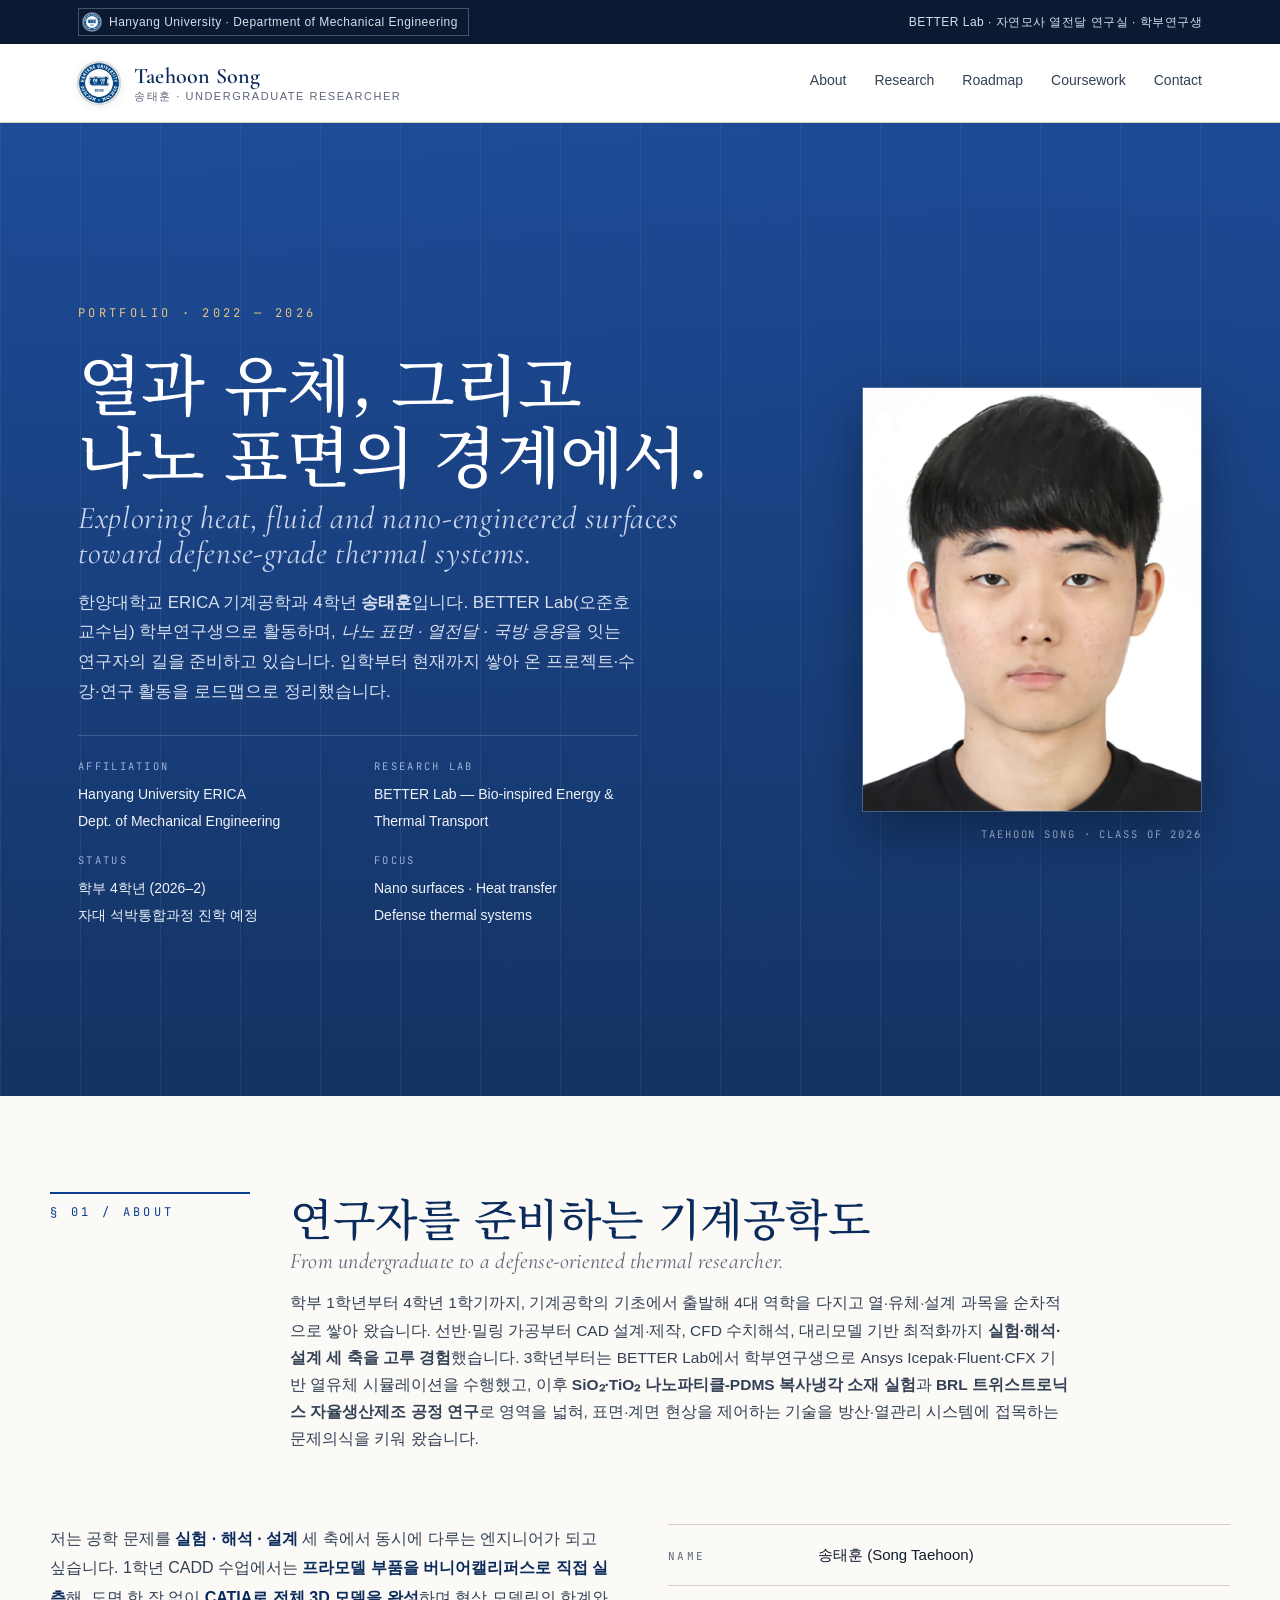
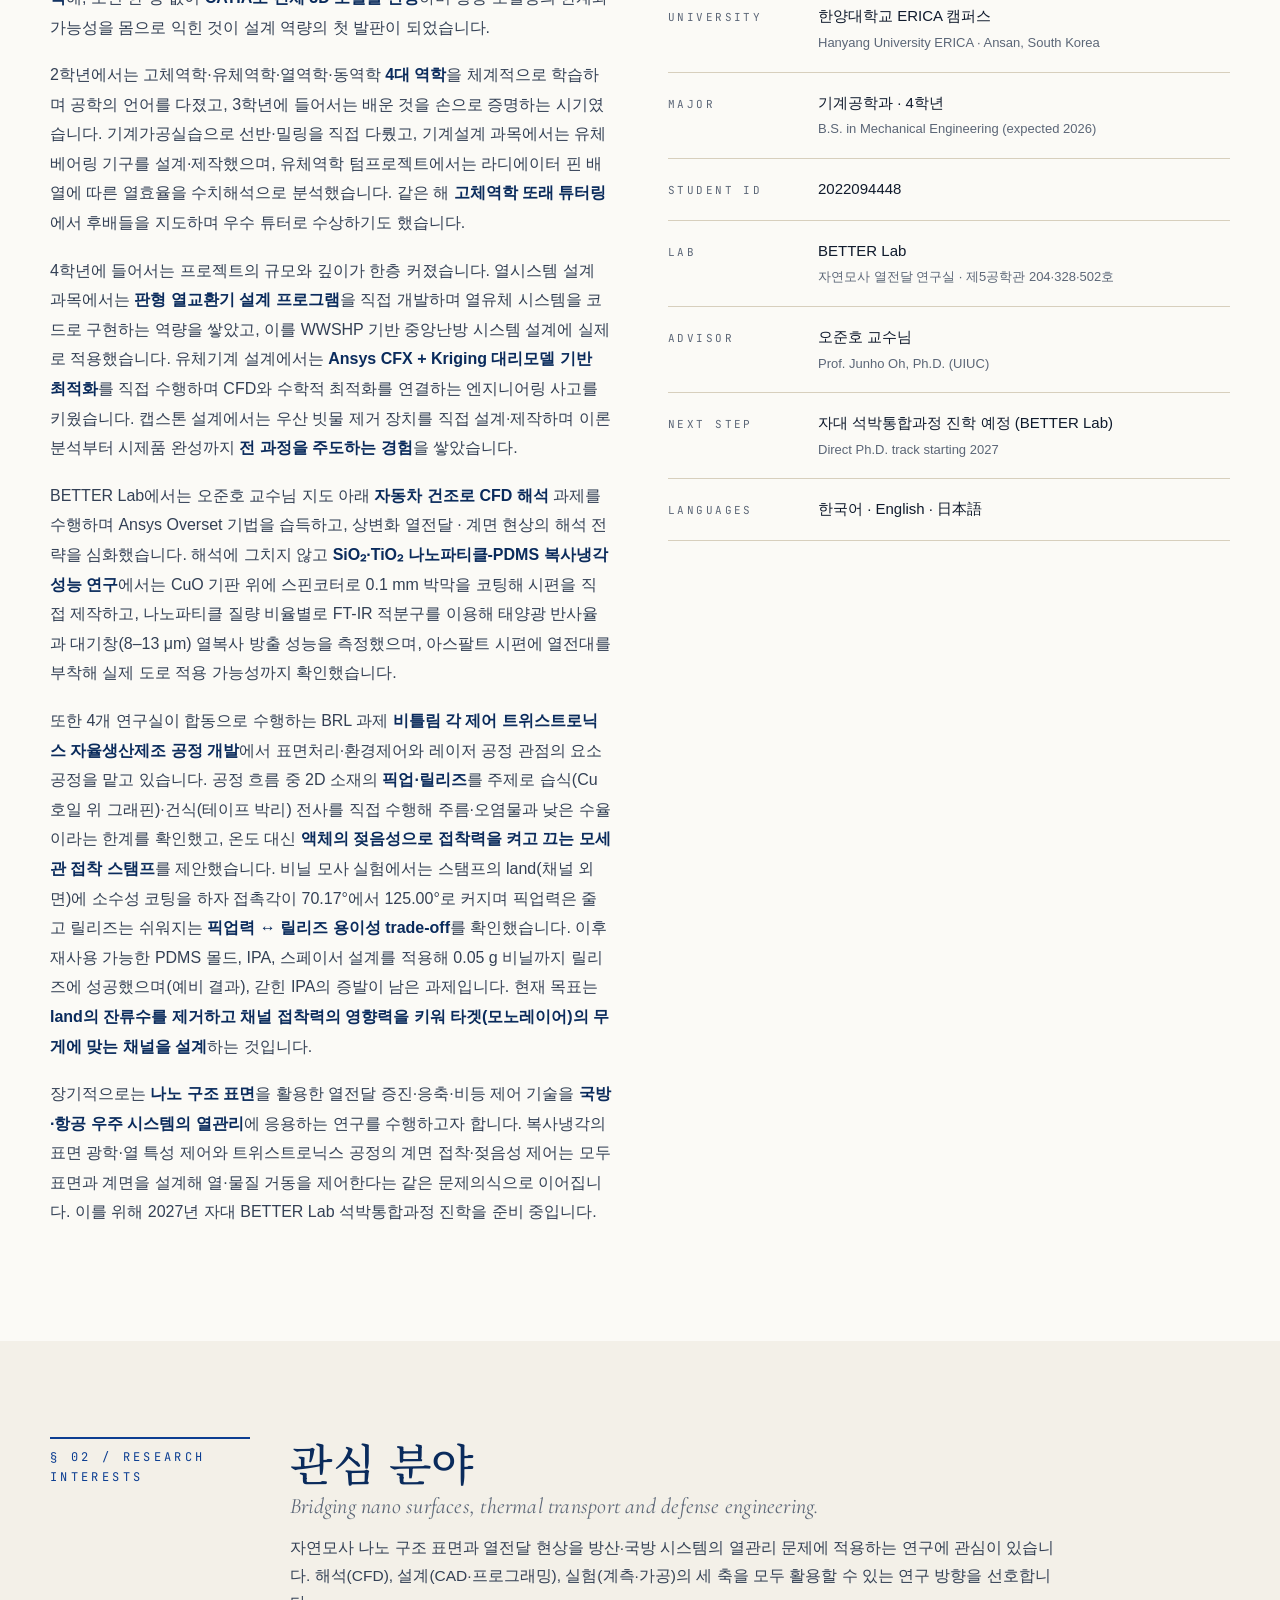
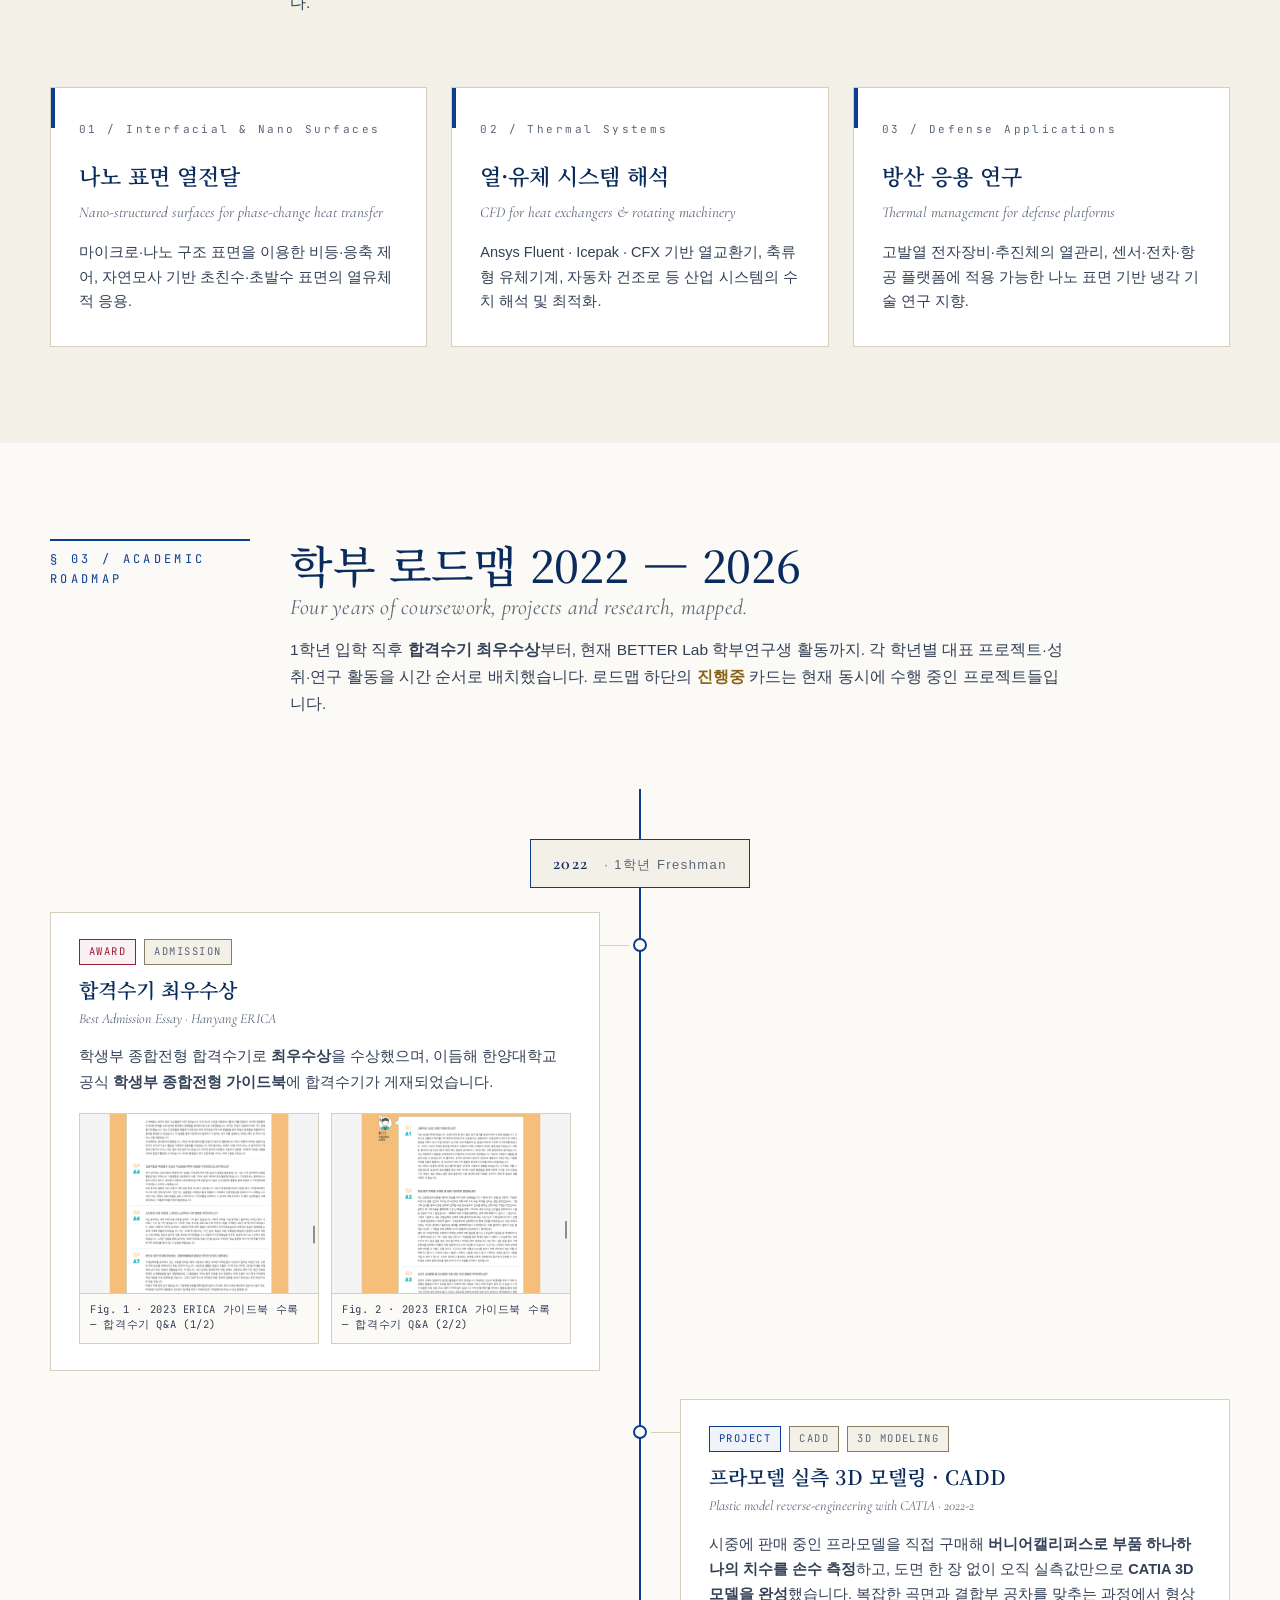
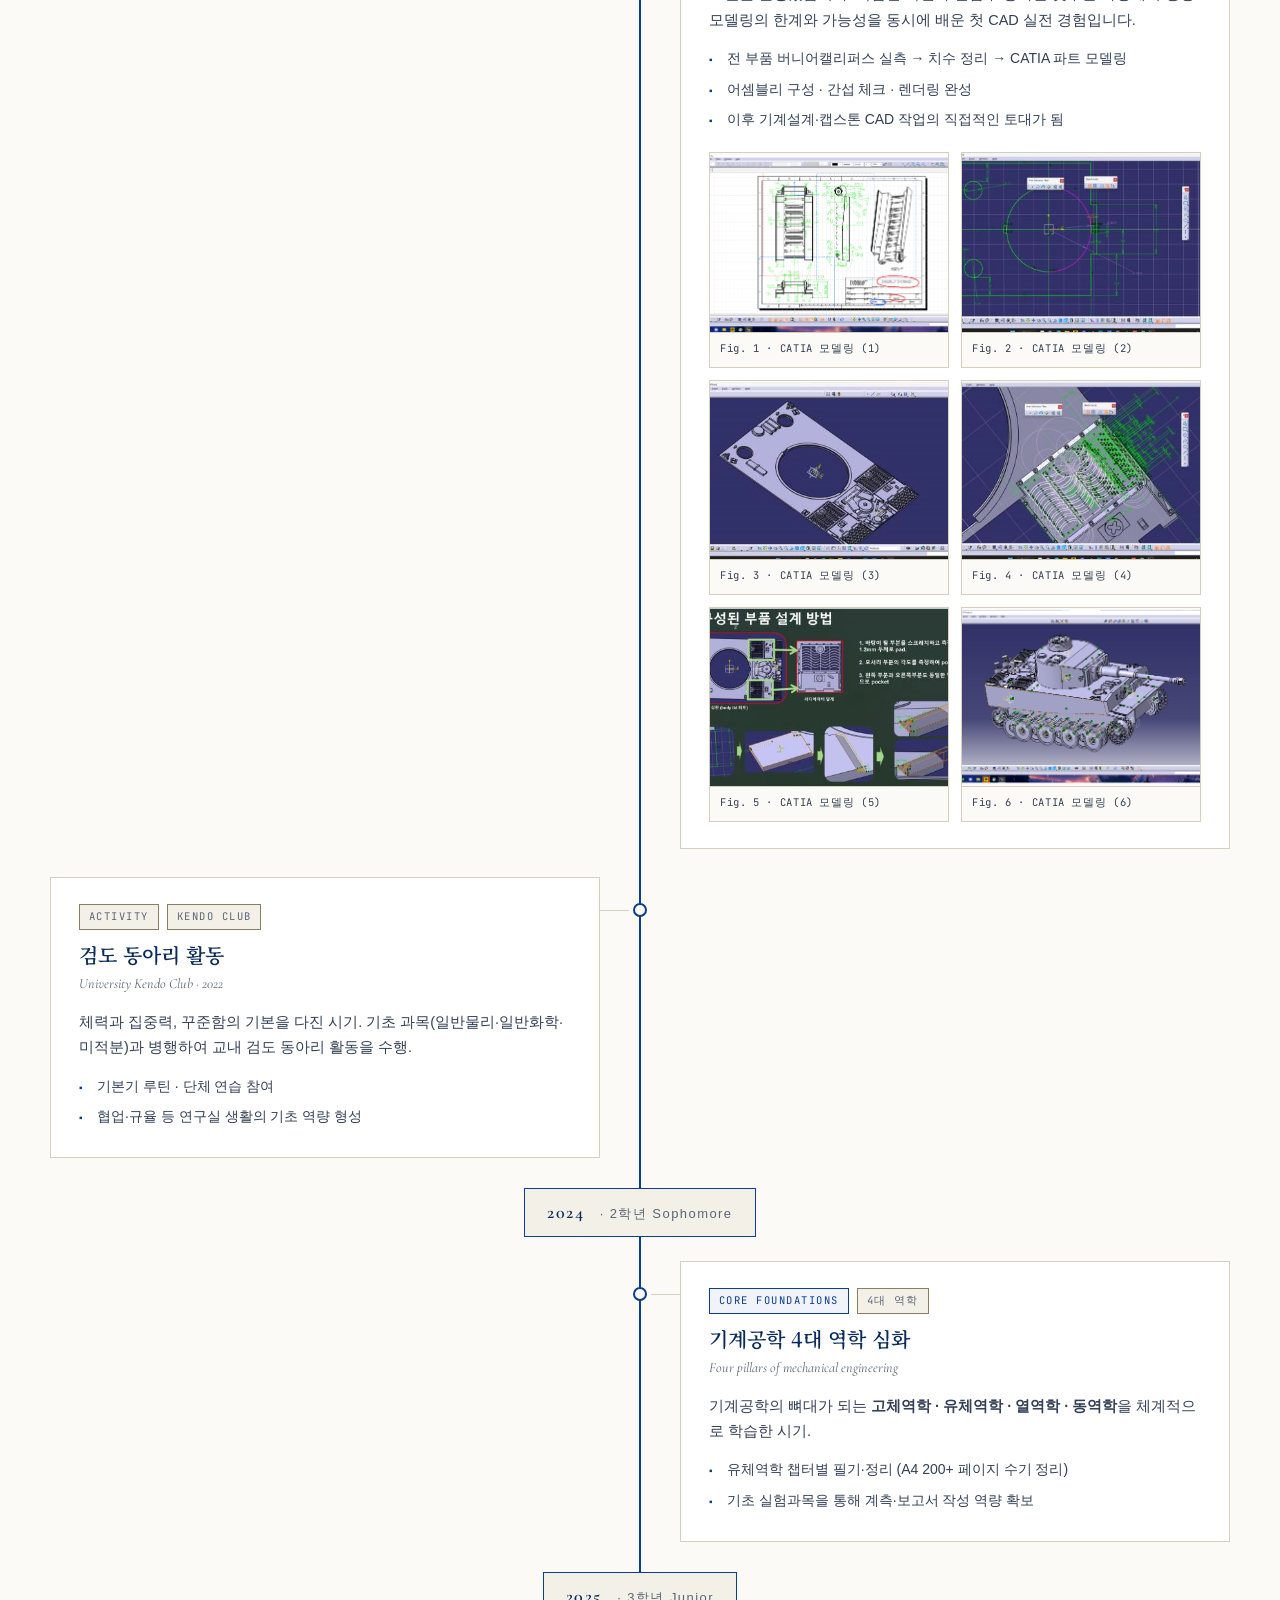
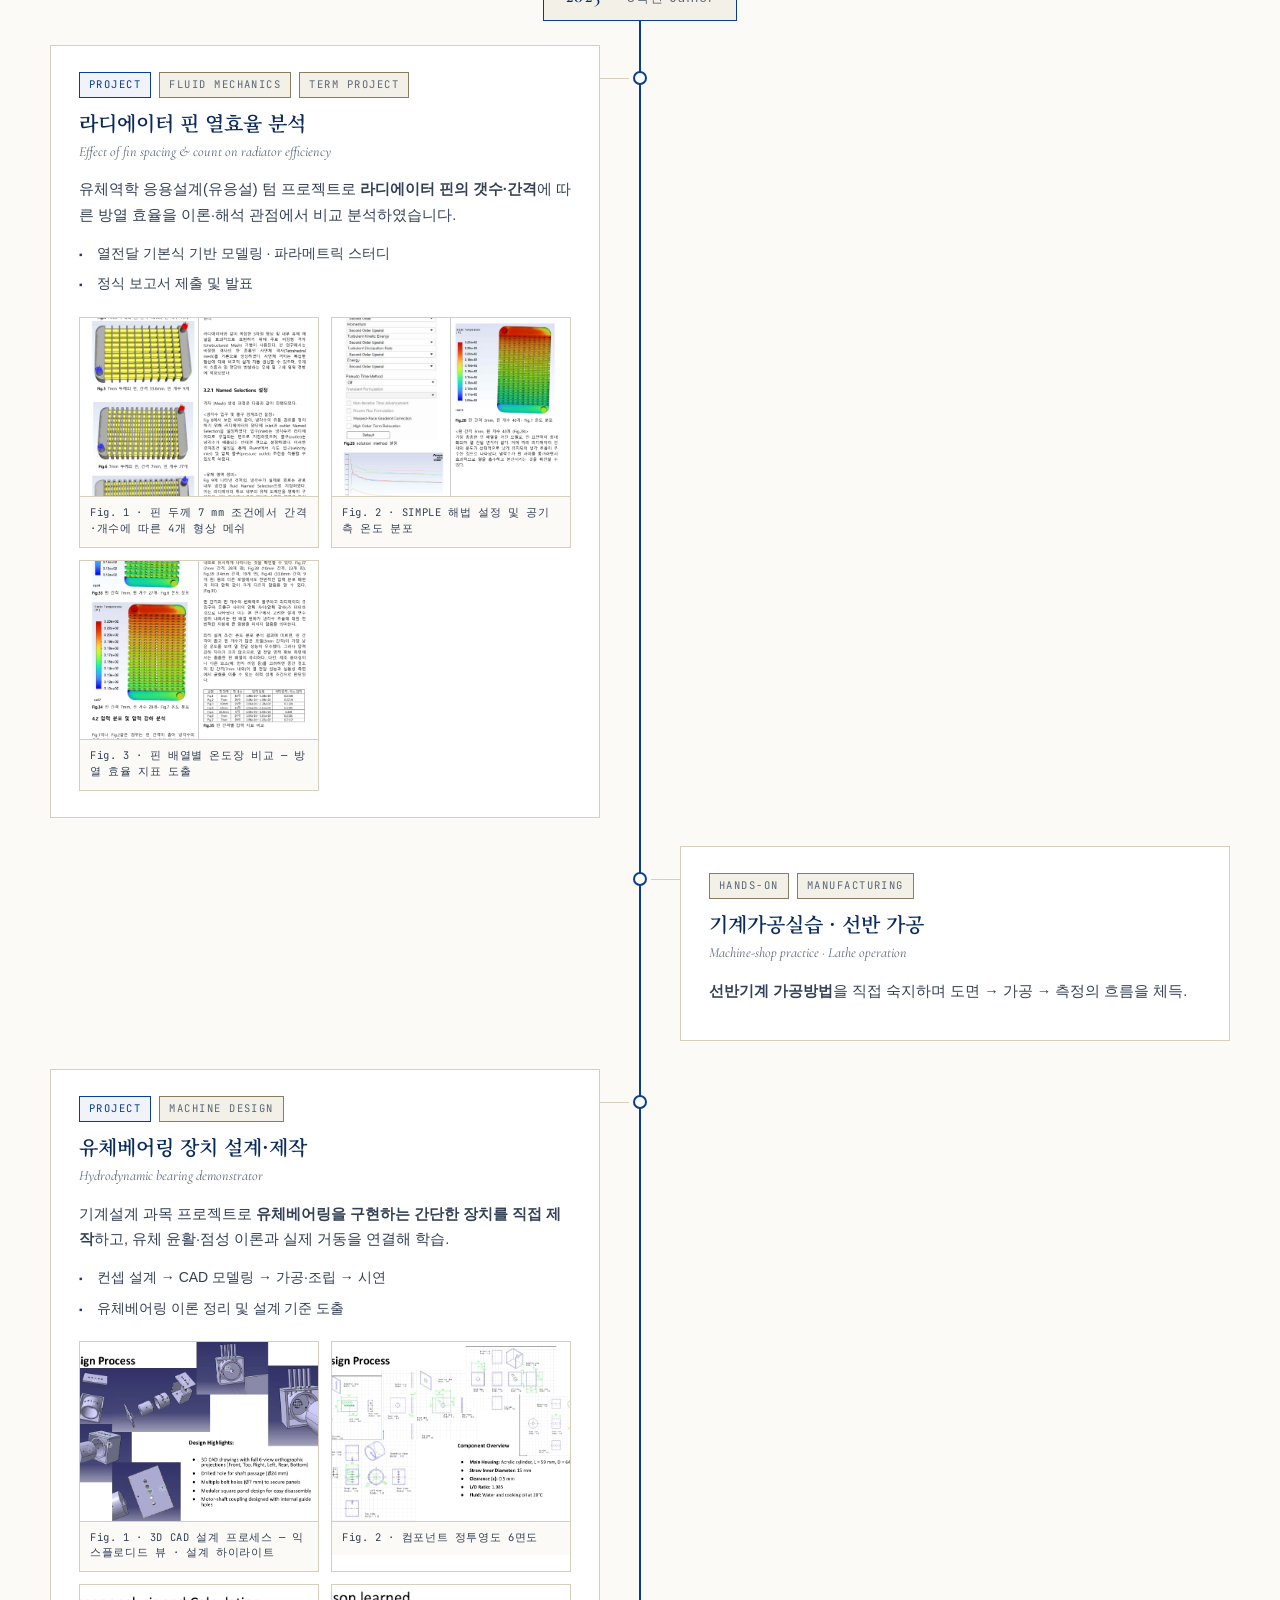
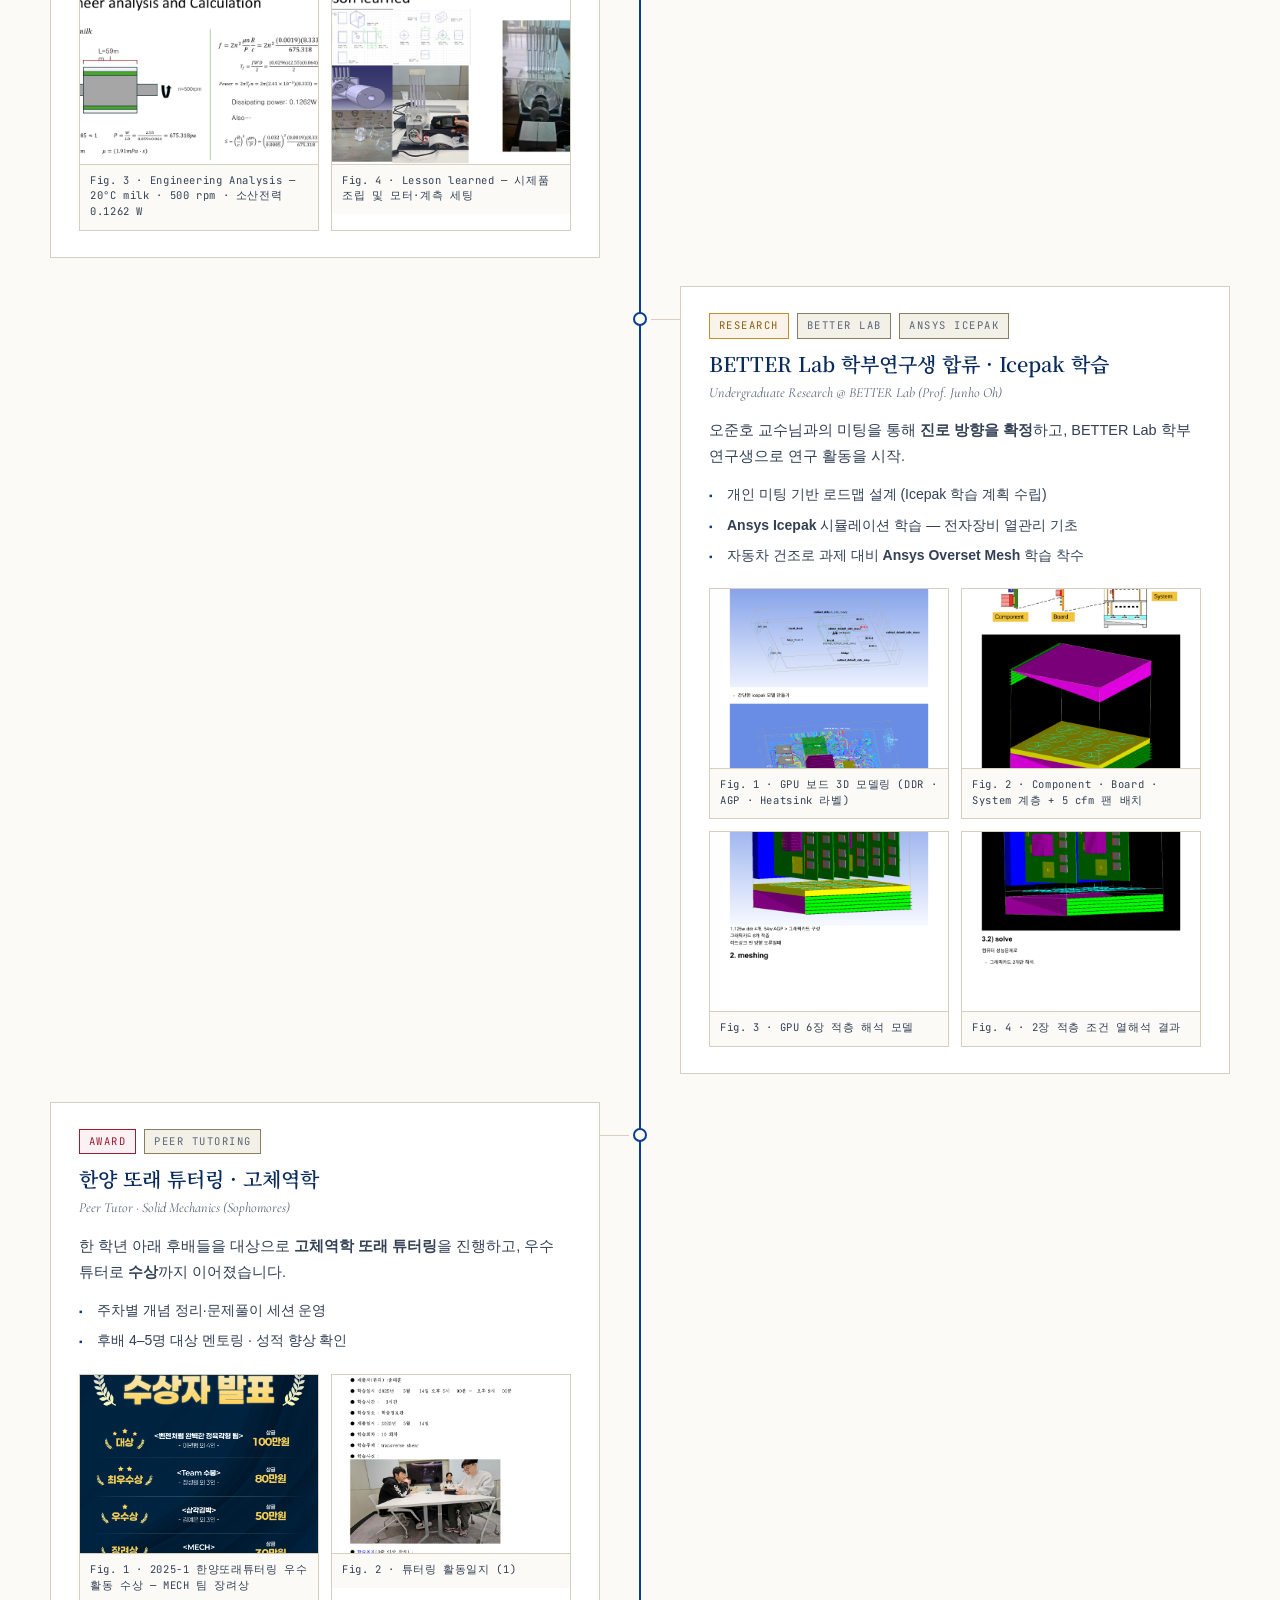
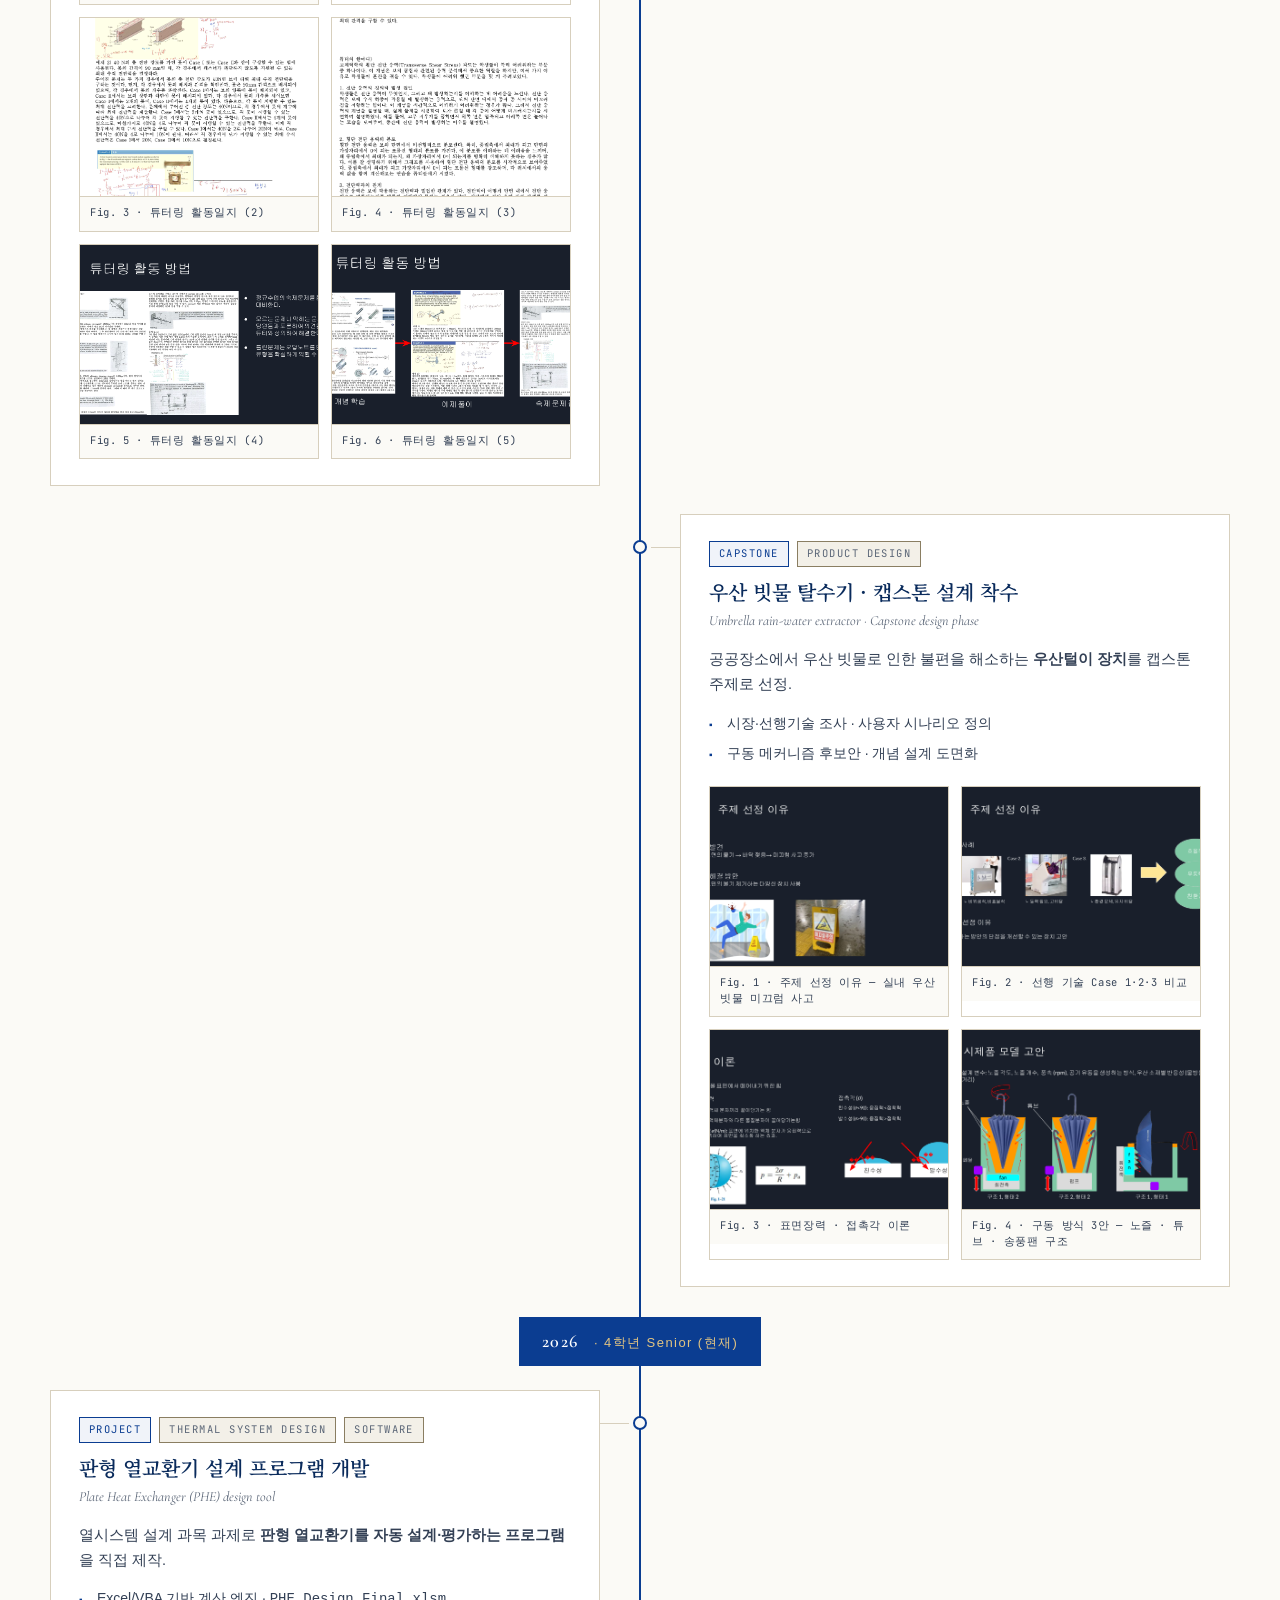
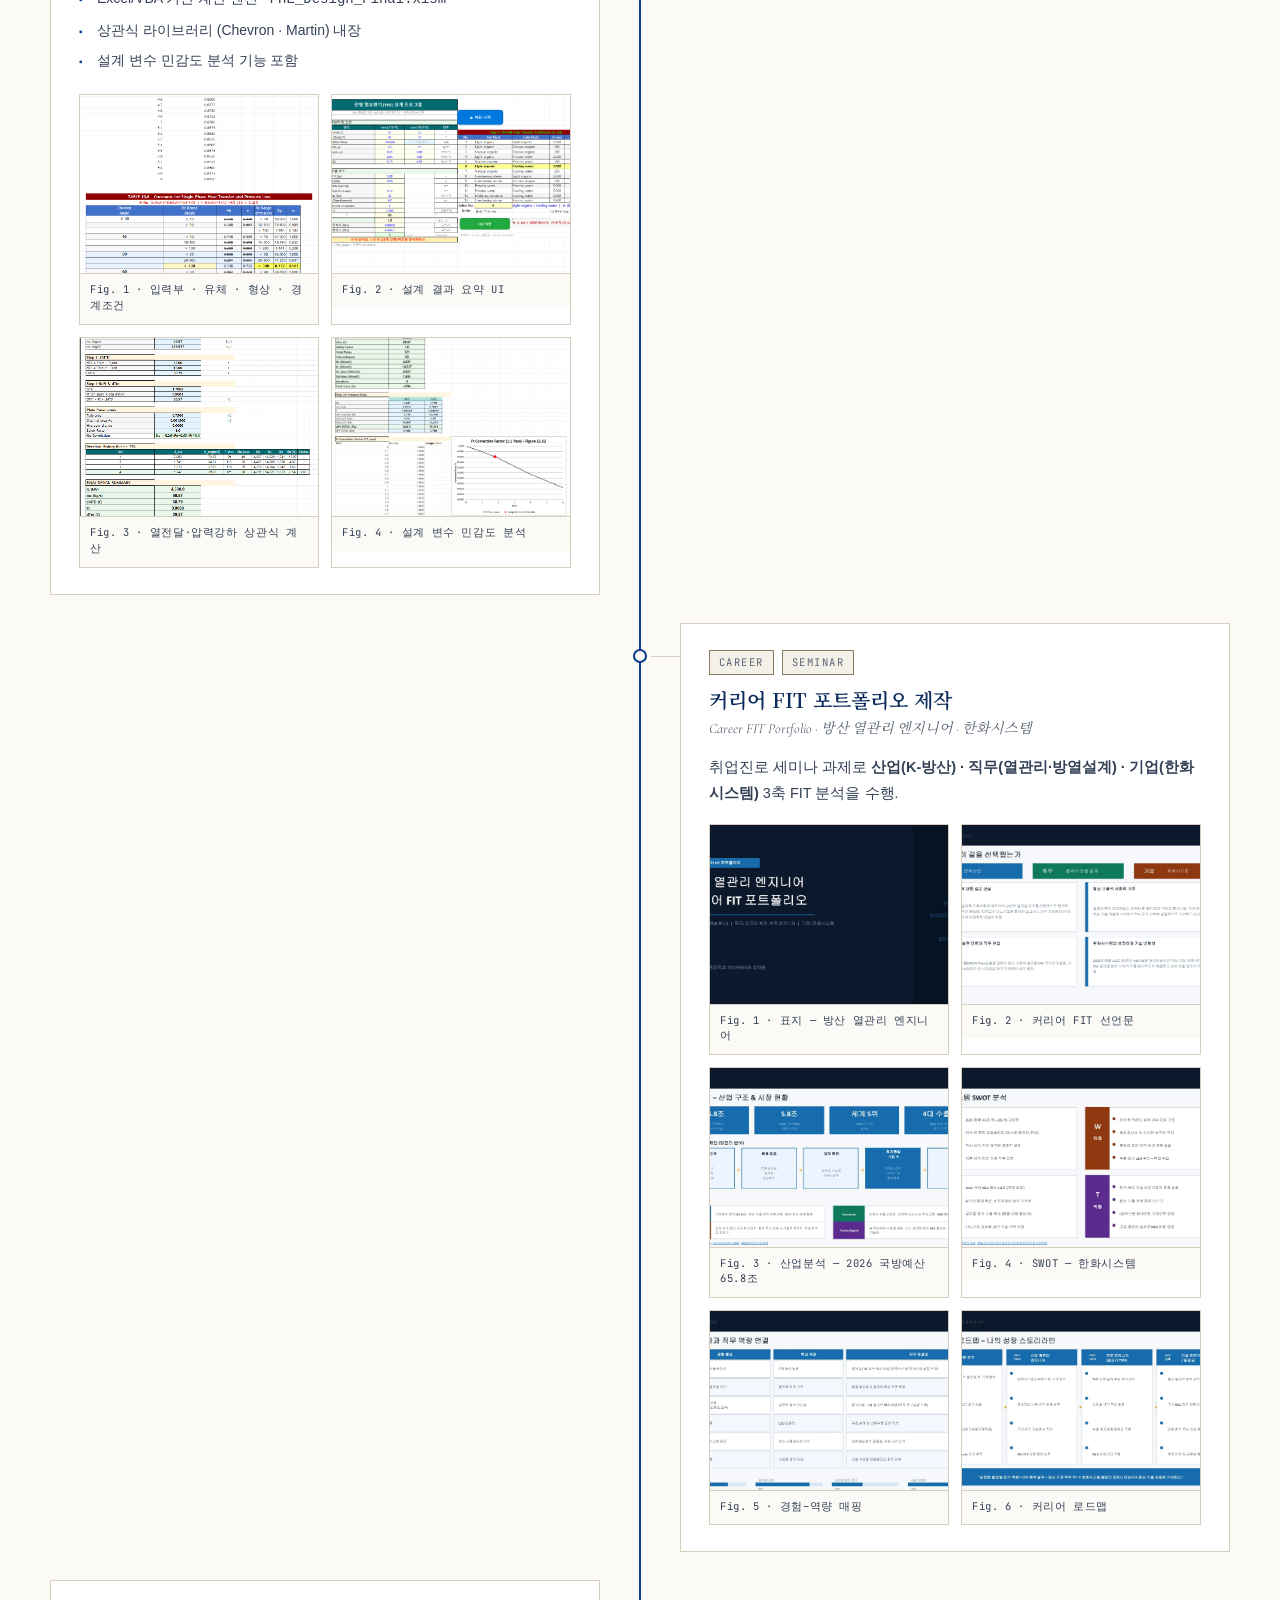
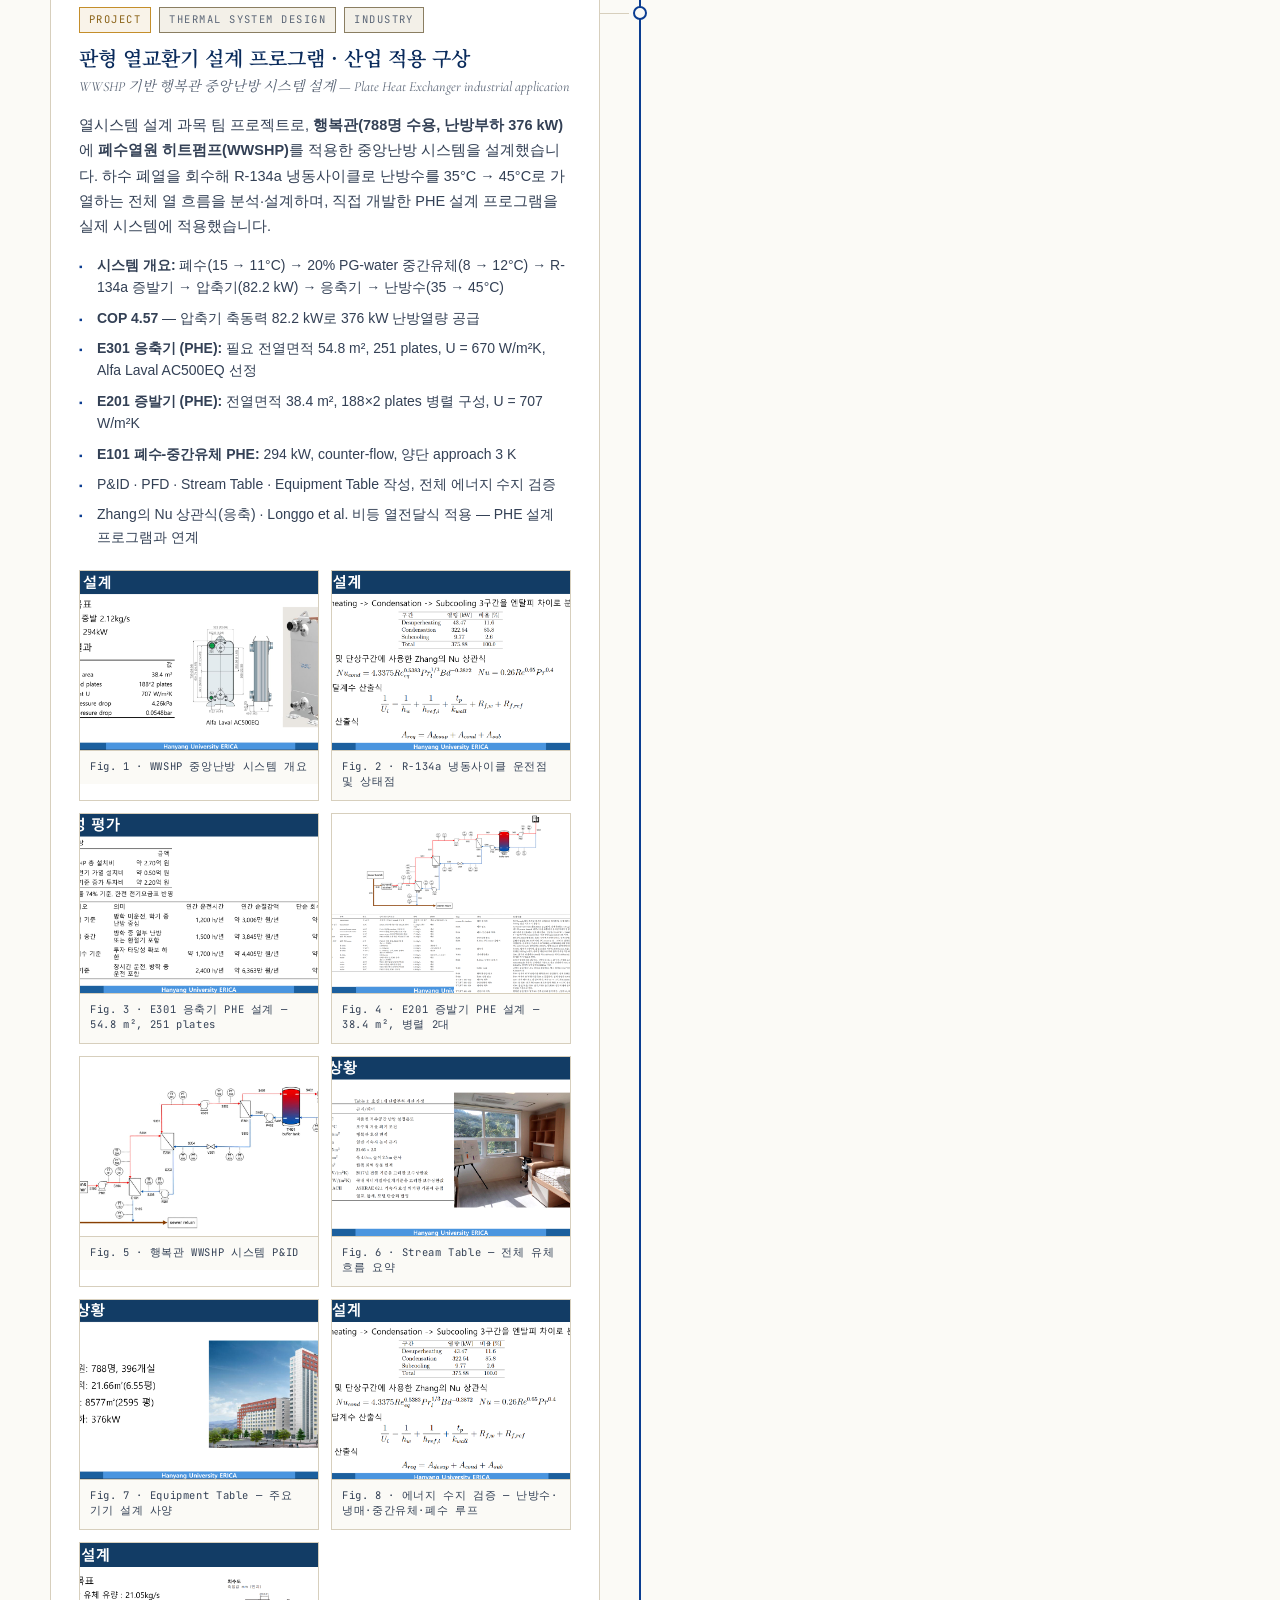
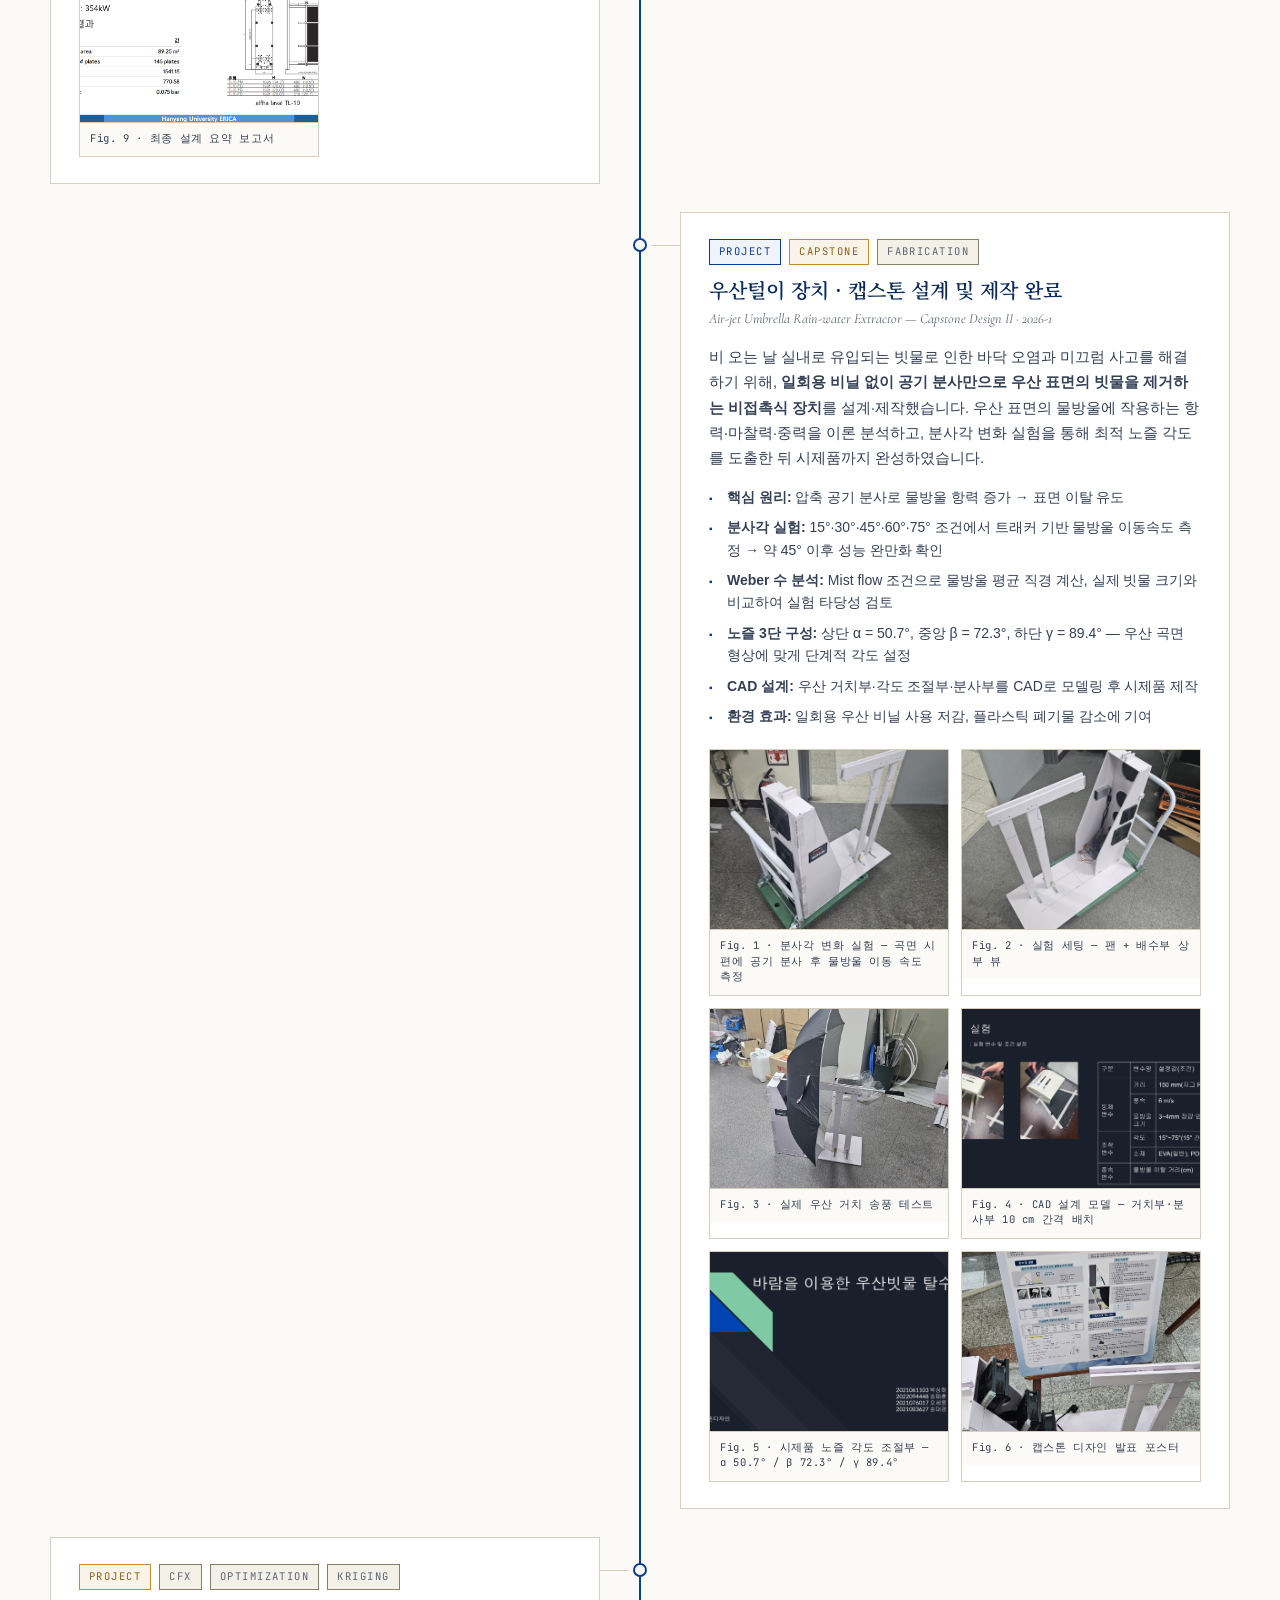
==== index (1).html @ 2ad7b07a "Add files via upload" ====
<!DOCTYPE html>
<html lang="ko">
<head>
  <meta charset="UTF-8" />
  <meta name="viewport" content="width=device-width, initial-scale=1.0" />
  <title>송태훈 · 포트폴리오 | 한양대학교 기계공학과</title>
  <meta name="description" content="한양대학교 기계공학과 송태훈의 학술 포트폴리오. 나노표면·열전달·방산 응용 연구 로드맵 (2022–2026)." />

  <link rel="preconnect" href="https://fonts.googleapis.com" />
  <link rel="preconnect" href="https://fonts.gstatic.com" crossorigin />
  <link rel="stylesheet" href="https://fonts.googleapis.com/css2?family=Noto+Serif+KR:wght@400;500;600;700&family=Cormorant+Garamond:ital,wght@0,400;0,500;0,600;1,400;1,500&family=JetBrains+Mono:wght@400;500;600&display=swap" />
  <link rel="stylesheet" href="https://cdn.jsdelivr.net/gh/orioncactus/pretendard@v1.3.9/dist/web/variable/pretendardvariable-dynamic-subset.min.css" />
  <link rel="stylesheet" href="styles.css?v=3" />
  <link rel="icon" type="image/svg+xml" href="data:image/svg+xml,%3Csvg xmlns='http://www.w3.org/2000/svg' viewBox='0 0 64 64'%3E%3Crect width='64' height='64' fill='%230b3d91'/%3E%3Ctext x='32' y='44' font-family='Georgia,serif' font-weight='600' font-size='36' text-anchor='middle' fill='%23e2c482'%3ET%3C/text%3E%3C/svg%3E" />
</head>
<body>

  <div class="topbar">
    <div class="inner">
      <span class="hy-chip">
        <img src="assets/images/hanyang_logo_new.jpg" alt="Hanyang University seal" class="hy-seal" width="18" height="18"/>
        Hanyang University · Department of Mechanical Engineering
      </span>
      <span>BETTER Lab · 자연모사 열전달 연구실 · 학부연구생</span>
    </div>
  </div>

  <header class="masthead">
    <div class="inner">
      <div class="brand">
        <a href="https://www.hanyang.ac.kr" target="_blank" rel="noopener" class="hy-mark" aria-label="Hanyang University">
          <img src="assets/images/hanyang_logo_new.jpg" alt="Hanyang University official seal" width="42" height="42"/>
        </a>
        <div class="wordmark">
          <div class="lab">Taehoon Song</div>
          <div class="sub">송태훈 · Undergraduate Researcher</div>
        </div>
      </div>
      <nav class="primary" aria-label="Primary">
        <a href="#about">About</a>
        <a href="#research">Research</a>
        <a href="#roadmap">Roadmap</a>
        <a href="#courses">Coursework</a>
        <a href="#contact">Contact</a>
      </nav>
    </div>
  </header>

  <section class="hero" id="top">
    <div class="inner">
      <div class="hero-text">
        <div class="eyebrow">Portfolio · 2022 — 2026</div>
        <h1>
          열과 유체, 그리고<br/>나노 표면의 경계에서.
          <span class="en">Exploring heat, fluid and nano-engineered surfaces toward defense-grade thermal systems.</span>
        </h1>
        <p class="lede">
          한양대학교 ERICA 기계공학과 4학년 <strong>송태훈</strong>입니다.
          BETTER Lab(오준호 교수님) 학부연구생으로 활동하며,
          <em>나노 표면 · 열전달 · 국방 응용</em>을 잇는 연구자의 길을 준비하고 있습니다.
          입학부터 현재까지 쌓아 온 프로젝트·수강·연구 활동을 로드맵으로 정리했습니다.
        </p>
        <div class="meta">
          <div>
            <span class="k">Affiliation</span>
            <span class="v">Hanyang University ERICA<br/>Dept. of Mechanical Engineering</span>
          </div>
          <div>
            <span class="k">Research Lab</span>
            <span class="v">BETTER Lab — Bio-inspired Energy &amp; Thermal Transport</span>
          </div>
          <div>
            <span class="k">Status</span>
            <span class="v">학부 4학년 (2026–2)<br/>자대 석박통합과정 진학 예정</span>
          </div>
          <div>
            <span class="k">Focus</span>
            <span class="v">Nano surfaces · Heat transfer<br/>Defense thermal systems</span>
          </div>
        </div>
      </div>
      <div class="portrait-wrap">
        <div class="portrait-frame">
          <img class="portrait" src="assets/images/profile.jpg" alt="송태훈 프로필 사진"/>
        </div>
        <div class="portrait-caption">Taehoon Song · Class of 2026</div>
      </div>
    </div>
  </section>

  <section id="about">
    <div class="inner">
      <div class="section-head reveal">
        <div class="section-num">§ 01 / About</div>
        <div>
          <h2 class="section-title">
            연구자를 준비하는 기계공학도
            <span class="en">From undergraduate to a defense-oriented thermal researcher.</span>
          </h2>
          <p class="section-kicker">
            학부 1학년부터 4학년 1학기까지, 기계공학의 기초에서 출발해
            4대 역학을 다지고 열·유체·설계 과목을 순차적으로 쌓아 왔습니다.
            선반·밀링 가공부터 CAD 설계·제작, CFD 수치해석, 대리모델 기반 최적화까지
            <strong>실험·해석·설계 세 축을 고루 경험</strong>했습니다.
            3학년부터는 BETTER Lab에서 학부연구생으로 Ansys Icepak·Fluent·CFX 기반
            열유체 시뮬레이션을 수행했고, 이후 <strong>SiO₂·TiO₂ 나노파티클-PDMS 복사냉각 소재 실험</strong>과
            <strong>BRL 트위스트로닉스 자율생산제조 공정 연구</strong>로 영역을 넓혀,
            표면·계면 현상을 제어하는 기술을 방산·열관리 시스템에 접목하는 문제의식을 키워 왔습니다.
          </p>
        </div>
      </div>
      <div class="profile-grid reveal">
        <div class="bio">
          <p>
            저는 공학 문제를 <strong>실험 · 해석 · 설계</strong> 세 축에서 동시에 다루는 엔지니어가 되고 싶습니다.
            1학년 CADD 수업에서는 <strong>프라모델 부품을 버니어캘리퍼스로 직접 실측</strong>해,
            도면 한 장 없이 <strong>CATIA로 전체 3D 모델을 완성</strong>하며 형상 모델링의 한계와 가능성을
            몸으로 익힌 것이 설계 역량의 첫 발판이 되었습니다.
          </p>
          <p>
            2학년에서는 고체역학·유체역학·열역학·동역학 <strong>4대 역학</strong>을 체계적으로 학습하며 공학의 언어를 다졌고,
            3학년에 들어서는 배운 것을 손으로 증명하는 시기였습니다.
            기계가공실습으로 선반·밀링을 직접 다뤘고, 기계설계 과목에서는 유체베어링 기구를 설계·제작했으며,
            유체역학 텀프로젝트에서는 라디에이터 핀 배열에 따른 열효율을 수치해석으로 분석했습니다.
            같은 해 <strong>고체역학 또래 튜터링</strong>에서 후배들을 지도하며 우수 튜터로 수상하기도 했습니다.
          </p>
          <p>
            4학년에 들어서는 프로젝트의 규모와 깊이가 한층 커졌습니다.
            열시스템 설계 과목에서는 <strong>판형 열교환기 설계 프로그램</strong>을 직접 개발하며
            열유체 시스템을 코드로 구현하는 역량을 쌓았고, 이를 WWSHP 기반 중앙난방 시스템 설계에 실제로 적용했습니다.
            유체기계 설계에서는 <strong>Ansys CFX + Kriging 대리모델 기반 최적화</strong>를 직접 수행하며
            CFD와 수학적 최적화를 연결하는 엔지니어링 사고를 키웠습니다.
            캡스톤 설계에서는 우산 빗물 제거 장치를 직접 설계·제작하며 이론 분석부터 시제품 완성까지
            <strong>전 과정을 주도하는 경험</strong>을 쌓았습니다.
          </p>
          <p>
            BETTER Lab에서는 오준호 교수님 지도 아래 <strong>자동차 건조로 CFD 해석</strong> 과제를 수행하며
            Ansys Overset 기법을 습득하고, 상변화 열전달 · 계면 현상의 해석 전략을 심화했습니다.
            해석에 그치지 않고 <strong>SiO₂·TiO₂ 나노파티클-PDMS 복사냉각 성능 연구</strong>에서는
            CuO 기판 위에 스핀코터로 0.1 mm 박막을 코팅해 시편을 직접 제작하고,
            나노파티클 질량 비율별로 FT-IR 적분구를 이용해 태양광 반사율과 대기창(8–13 μm) 열복사 방출 성능을 측정했으며,
            아스팔트 시편에 열전대를 부착해 실제 도로 적용 가능성까지 확인했습니다.
          </p>
          <p>
            또한 4개 연구실이 합동으로 수행하는 BRL 과제
            <strong>비틀림 각 제어 트위스트로닉스 자율생산제조 공정 개발</strong>에서
            표면처리·환경제어와 레이저 공정 관점의 요소 공정을 맡고 있습니다.
            공정 흐름 중 2D 소재의 <strong>픽업·릴리즈</strong>를 주제로 습식(Cu 호일 위 그래핀)·건식(테이프 박리) 전사를 직접 수행해
            주름·오염물과 낮은 수율이라는 한계를 확인했고, 온도 대신
            <strong>액체의 젖음성으로 접착력을 켜고 끄는 모세관 접착 스탬프</strong>를 제안했습니다.
            비닐 모사 실험에서는 스탬프의 land(채널 외 면)에 소수성 코팅을 하자 접촉각이 70.17°에서 125.00°로 커지며
            픽업력은 줄고 릴리즈는 쉬워지는 <strong>픽업력 ↔ 릴리즈 용이성 trade-off</strong>를 확인했습니다.
            이후 재사용 가능한 PDMS 몰드, IPA, 스페이서 설계를 적용해 0.05 g 비닐까지 릴리즈에 성공했으며(예비 결과),
            갇힌 IPA의 증발이 남은 과제입니다.
            현재 목표는 <strong>land의 잔류수를 제거하고 채널 접착력의 영향력을 키워 타겟(모노레이어)의 무게에 맞는 채널을 설계</strong>하는 것입니다.
          </p>
          <p>
            장기적으로는 <strong>나노 구조 표면</strong>을 활용한 열전달 증진·응축·비등 제어 기술을
            <strong>국방·항공 우주 시스템의 열관리</strong>에 응용하는 연구를 수행하고자 합니다.
            복사냉각의 표면 광학·열 특성 제어와 트위스트로닉스 공정의 계면 접착·젖음성 제어는
            모두 표면과 계면을 설계해 열·물질 거동을 제어한다는 같은 문제의식으로 이어집니다.
            이를 위해 2027년 자대 BETTER Lab 석박통합과정 진학을 준비 중입니다.
          </p>
        </div>
        <div class="facts">
          <dl>
            <dt>Name</dt>
            <dd>송태훈 (Song Taehoon)</dd>
            <dt>University</dt>
            <dd>한양대학교 ERICA 캠퍼스
              <span class="secondary">Hanyang University ERICA · Ansan, South Korea</span>
            </dd>
            <dt>Major</dt>
            <dd>기계공학과 · 4학년
              <span class="secondary">B.S. in Mechanical Engineering (expected 2026)</span>
            </dd>
            <dt>Student ID</dt>
            <dd>2022094448</dd>
            <dt>Lab</dt>
            <dd>BETTER Lab
              <span class="secondary">자연모사 열전달 연구실 · 제5공학관 204·328·502호</span>
            </dd>
            <dt>Advisor</dt>
            <dd>오준호 교수님
              <span class="secondary">Prof. Junho Oh, Ph.D. (UIUC)</span>
            </dd>
            <dt>Next Step</dt>
            <dd>자대 석박통합과정 진학 예정 (BETTER Lab)
              <span class="secondary">Direct Ph.D. track starting 2027</span>
            </dd>
            <dt>Languages</dt>
            <dd>한국어 · English · 日本語</dd>
          </dl>
        </div>
      </div>
    </div>
  </section>

  <section id="research" class="alt-bg">
    <div class="inner">
      <div class="section-head reveal">
        <div class="section-num">§ 02 / Research Interests</div>
        <div>
          <h2 class="section-title">
            관심 분야
            <span class="en">Bridging nano surfaces, thermal transport and defense engineering.</span>
          </h2>
          <p class="section-kicker">
            자연모사 나노 구조 표면과 열전달 현상을 방산·국방 시스템의 열관리 문제에 적용하는
            연구에 관심이 있습니다. 해석(CFD), 설계(CAD·프로그래밍), 실험(계측·가공)의
            세 축을 모두 활용할 수 있는 연구 방향을 선호합니다.
          </p>
        </div>
      </div>
      <div class="research-grid">
        <div class="research-card reveal">
          <div class="rc-num">01 / Interfacial &amp; Nano Surfaces</div>
          <h3>나노 표면 열전달</h3>
          <span class="rc-en">Nano-structured surfaces for phase-change heat transfer</span>
          <p>마이크로·나노 구조 표면을 이용한 비등·응축 제어, 자연모사 기반 초친수·초발수 표면의 열유체적 응용.</p>
        </div>
        <div class="research-card reveal">
          <div class="rc-num">02 / Thermal Systems</div>
          <h3>열·유체 시스템 해석</h3>
          <span class="rc-en">CFD for heat exchangers &amp; rotating machinery</span>
          <p>Ansys Fluent · Icepak · CFX 기반 열교환기, 축류형 유체기계, 자동차 건조로 등 산업 시스템의 수치 해석 및 최적화.</p>
        </div>
        <div class="research-card reveal">
          <div class="rc-num">03 / Defense Applications</div>
          <h3>방산 응용 연구</h3>
          <span class="rc-en">Thermal management for defense platforms</span>
          <p>고발열 전자장비·추진체의 열관리, 센서·전차·항공 플랫폼에 적용 가능한 나노 표면 기반 냉각 기술 연구 지향.</p>
        </div>
      </div>
    </div>
  </section>

  <section id="roadmap">
    <div class="inner">
      <div class="section-head reveal">
        <div class="section-num">§ 03 / Academic Roadmap</div>
        <div>
          <h2 class="section-title">
            학부 로드맵 2022 — 2026
            <span class="en">Four years of coursework, projects and research, mapped.</span>
          </h2>
          <p class="section-kicker">
            1학년 입학 직후 <strong>합격수기 최우수상</strong>부터, 현재 BETTER Lab 학부연구생 활동까지.
            각 학년별 대표 프로젝트·성취·연구 활동을 시간 순서로 배치했습니다.
            로드맵 하단의 <strong style="color:#8a6217;">진행중</strong> 카드는 현재 동시에 수행 중인 프로젝트들입니다.
          </p>
        </div>
      </div>

      <div class="timeline">

        <!-- ★ 1학년 2022 -->
        <div class="year-marker reveal">
          <span class="badge">2022 <span class="kr">· 1학년 Freshman</span></span>
        </div>

        <div class="tl-row left reveal">
          <div class="tl-card">
            <div class="tag-row">
              <span class="tag crimson">Award</span>
              <span class="tag">Admission</span>
            </div>
            <h3>합격수기 최우수상</h3>
            <div class="tl-sub">Best Admission Essay · Hanyang ERICA</div>
            <p>학생부 종합전형 합격수기로 <strong>최우수상</strong>을 수상했으며, 이듬해 한양대학교 공식 <strong>학생부 종합전형 가이드북</strong>에 합격수기가 게재되었습니다.</p>
            <div class="tl-gallery two">
              <figure>
                <img src="assets/images/admission1.jpg" alt="2023 ERICA 학생부 종합전형 가이드북 — 송태훈 합격수기 Q&amp;A" loading="lazy"/>
                <figcaption>Fig. 1 · 2023 ERICA 가이드북 수록 — 합격수기 Q&amp;A (1/2)</figcaption>
              </figure>
              <figure>
                <img src="assets/images/admission2.jpg" alt="학생부 종합전형 가이드북 합격수기 Q&amp;A 2페이지" loading="lazy"/>
                <figcaption>Fig. 2 · 2023 ERICA 가이드북 수록 — 합격수기 Q&amp;A (2/2)</figcaption>
              </figure>
            </div>
          </div>
          <div class="tl-node"><span class="dot"></span></div>
        </div>

        <div class="tl-row right reveal">
          <div class="tl-node"><span class="dot"></span></div>
          <div class="tl-card">
            <div class="tag-row">
              <span class="tag navy">Project</span>
              <span class="tag">CADD</span>
              <span class="tag">3D Modeling</span>
            </div>
            <h3>프라모델 실측 3D 모델링 · CADD</h3>
            <div class="tl-sub">Plastic model reverse-engineering with CATIA · 2022-2</div>
            <p>
              시중에 판매 중인 프라모델을 직접 구매해 <strong>버니어캘리퍼스로 부품 하나하나의 치수를 손수 측정</strong>하고,
              도면 한 장 없이 오직 실측값만으로 <strong>CATIA 3D 모델을 완성</strong>했습니다.
              복잡한 곡면과 결합부 공차를 맞추는 과정에서 형상 모델링의 한계와 가능성을 동시에 배운 첫 CAD 실전 경험입니다.
            </p>
            <ul>
              <li>전 부품 버니어캘리퍼스 실측 → 치수 정리 → CATIA 파트 모델링</li>
              <li>어셈블리 구성 · 간섭 체크 · 렌더링 완성</li>
              <li>이후 기계설계·캡스톤 CAD 작업의 직접적인 토대가 됨</li>
            </ul>
            <div class="tl-gallery">
              <figure>
                <img src="assets/images/image.png" alt="CADD 프라모델 3D 모델링 1" loading="lazy"/>
                <figcaption>Fig. 1 · CATIA 모델링 (1)</figcaption>
              </figure>
              <figure>
                <img src="assets/images/image1.png" alt="CADD 프라모델 3D 모델링 2" loading="lazy"/>
                <figcaption>Fig. 2 · CATIA 모델링 (2)</figcaption>
              </figure>
              <figure>
                <img src="assets/images/image2.png" alt="CADD 프라모델 3D 모델링 3" loading="lazy"/>
                <figcaption>Fig. 3 · CATIA 모델링 (3)</figcaption>
              </figure>
              <figure>
                <img src="assets/images/image3.png" alt="CADD 프라모델 3D 모델링 4" loading="lazy"/>
                <figcaption>Fig. 4 · CATIA 모델링 (4)</figcaption>
              </figure>
              <figure>
                <img src="assets/images/image4.png" alt="CADD 프라모델 3D 모델링 5" loading="lazy"/>
                <figcaption>Fig. 5 · CATIA 모델링 (5)</figcaption>
              </figure>
              <figure>
                <img src="assets/images/image5.png" alt="CADD 프라모델 3D 모델링 6" loading="lazy"/>
                <figcaption>Fig. 6 · CATIA 모델링 (6)</figcaption>
              </figure>
            </div>
          </div>
        </div>

        <div class="tl-row left reveal">
          <div class="tl-card">
            <div class="tag-row">
              <span class="tag">Activity</span>
              <span class="tag">Kendo Club</span>
            </div>
            <h3>검도 동아리 활동</h3>
            <div class="tl-sub">University Kendo Club · 2022</div>
            <p>체력과 집중력, 꾸준함의 기본을 다진 시기. 기초 과목(일반물리·일반화학·미적분)과 병행하여 교내 검도 동아리 활동을 수행.</p>
            <ul>
              <li>기본기 루틴 · 단체 연습 참여</li>
              <li>협업·규율 등 연구실 생활의 기초 역량 형성</li>
            </ul>
          </div>
          <div class="tl-node"><span class="dot"></span></div>
        </div>

        <!-- ★ 2학년 2024 (수정) -->
        <div class="year-marker reveal">
          <span class="badge">2024 <span class="kr">· 2학년 Sophomore</span></span>
        </div>

        <div class="tl-row right reveal">
          <div class="tl-node"><span class="dot"></span></div>
          <div class="tl-card">
            <div class="tag-row">
              <span class="tag navy">Core Foundations</span>
              <span class="tag">4대 역학</span>
            </div>
            <h3>기계공학 4대 역학 심화</h3>
            <div class="tl-sub">Four pillars of mechanical engineering</div>
            <p>기계공학의 뼈대가 되는 <strong>고체역학 · 유체역학 · 열역학 · 동역학</strong>을 체계적으로 학습한 시기.</p>
            <ul>
              <li>유체역학 챕터별 필기·정리 (A4 200+ 페이지 수기 정리)</li>
              <li>기초 실험과목을 통해 계측·보고서 작성 역량 확보</li>
            </ul>
          </div>
        </div>

        <!-- ★ 3학년 2025 (수정) -->
        <div class="year-marker reveal">
          <span class="badge">2025 <span class="kr">· 3학년 Junior</span></span>
        </div>

        <div class="tl-row left reveal">
          <div class="tl-card">
            <div class="tag-row">
              <span class="tag navy">Project</span>
              <span class="tag">Fluid Mechanics</span>
              <span class="tag">Term Project</span>
            </div>
            <h3>라디에이터 핀 열효율 분석</h3>
            <div class="tl-sub">Effect of fin spacing &amp; count on radiator efficiency</div>
            <p>유체역학 응용설계(유응설) 텀 프로젝트로 <strong>라디에이터 핀의 갯수·간격</strong>에 따른 방열 효율을 이론·해석 관점에서 비교 분석하였습니다.</p>
            <ul>
              <li>열전달 기본식 기반 모델링 · 파라메트릭 스터디</li>
              <li>정식 보고서 제출 및 발표</li>
            </ul>
            <div class="tl-gallery">
              <figure>
                <img src="assets/images/radiator_mesh.png" alt="라디에이터 핀 형상 메쉬" loading="lazy"/>
                <figcaption>Fig. 1 · 핀 두께 7 mm 조건에서 간격·개수에 따른 4개 형상 메쉬</figcaption>
              </figure>
              <figure>
                <img src="assets/images/radiator_temp.png" alt="SIMPLE 해법 설정과 라디에이터 온도장 결과" loading="lazy"/>
                <figcaption>Fig. 2 · SIMPLE 해법 설정 및 공기 측 온도 분포</figcaption>
              </figure>
              <figure>
                <img src="assets/images/radiator_compare.png" alt="핀 배열별 온도장 비교" loading="lazy"/>
                <figcaption>Fig. 3 · 핀 배열별 온도장 비교 — 방열 효율 지표 도출</figcaption>
              </figure>
            </div>
          </div>
          <div class="tl-node"><span class="dot"></span></div>
        </div>

        <div class="tl-row right reveal">
          <div class="tl-node"><span class="dot"></span></div>
          <div class="tl-card">
            <div class="tag-row">
              <span class="tag">Hands-on</span>
              <span class="tag">Manufacturing</span>
            </div>
            <h3>기계가공실습 · 선반 가공</h3>
            <div class="tl-sub">Machine-shop practice · Lathe operation</div>
            <p><strong>선반기계 가공방법</strong>을 직접 숙지하며 도면 → 가공 → 측정의 흐름을 체득.</p>
          </div>
        </div>

        <div class="tl-row left reveal">
          <div class="tl-card">
            <div class="tag-row">
              <span class="tag navy">Project</span>
              <span class="tag">Machine Design</span>
            </div>
            <h3>유체베어링 장치 설계·제작</h3>
            <div class="tl-sub">Hydrodynamic bearing demonstrator</div>
            <p>기계설계 과목 프로젝트로 <strong>유체베어링을 구현하는 간단한 장치를 직접 제작</strong>하고, 유체 윤활·점성 이론과 실제 거동을 연결해 학습.</p>
            <ul>
              <li>컨셉 설계 → CAD 모델링 → 가공·조립 → 시연</li>
              <li>유체베어링 이론 정리 및 설계 기준 도출</li>
            </ul>
            <div class="tl-gallery">
              <figure>
                <img src="assets/images/bearing_cad.jpg" alt="유체베어링 3D CAD 설계" loading="lazy"/>
                <figcaption>Fig. 1 · 3D CAD 설계 프로세스 — 익스플로디드 뷰 · 설계 하이라이트</figcaption>
              </figure>
              <figure>
                <img src="assets/images/bearing_ortho.jpg" alt="컴포넌트 정투영도" loading="lazy"/>
                <figcaption>Fig. 2 · 컴포넌트 정투영도 6면도</figcaption>
              </figure>
              <figure>
                <img src="assets/images/bearing_calc.jpg" alt="엔지니어링 해석" loading="lazy"/>
                <figcaption>Fig. 3 · Engineering Analysis — 20°C milk · 500 rpm · 소산전력 0.1262 W</figcaption>
              </figure>
              <figure>
                <img src="assets/images/bearing_lesson.jpg" alt="Lesson learned" loading="lazy"/>
                <figcaption>Fig. 4 · Lesson learned — 시제품 조립 및 모터·계측 세팅</figcaption>
              </figure>
            </div>
          </div>
          <div class="tl-node"><span class="dot"></span></div>
        </div>

        <div class="tl-row right reveal">
          <div class="tl-node"><span class="dot"></span></div>
          <div class="tl-card">
            <div class="tag-row">
              <span class="tag gold">Research</span>
              <span class="tag">BETTER Lab</span>
              <span class="tag">Ansys Icepak</span>
            </div>
            <h3>BETTER Lab 학부연구생 합류 · Icepak 학습</h3>
            <div class="tl-sub">Undergraduate Research @ BETTER Lab (Prof. Junho Oh)</div>
            <p>오준호 교수님과의 미팅을 통해 <strong>진로 방향을 확정</strong>하고, BETTER Lab 학부연구생으로 연구 활동을 시작.</p>
            <ul>
              <li>개인 미팅 기반 로드맵 설계 (Icepak 학습 계획 수립)</li>
              <li><strong>Ansys Icepak</strong> 시뮬레이션 학습 — 전자장비 열관리 기초</li>
              <li>자동차 건조로 과제 대비 <strong>Ansys Overset Mesh</strong> 학습 착수</li>
            </ul>
            <div class="tl-gallery">
              <figure>
                <img src="assets/images/icepak_3dmodel.png" alt="Icepak GPU 3D 모델링" loading="lazy"/>
                <figcaption>Fig. 1 · GPU 보드 3D 모델링 (DDR · AGP · Heatsink 라벨)</figcaption>
              </figure>
              <figure>
                <img src="assets/images/icepak_hierarchy.png" alt="Icepak 계층 구조" loading="lazy"/>
                <figcaption>Fig. 2 · Component · Board · System 계층 + 5 cfm 팬 배치</figcaption>
              </figure>
              <figure>
                <img src="assets/images/icepak_6cards.png" alt="GPU 6장 적층 모델" loading="lazy"/>
                <figcaption>Fig. 3 · GPU 6장 적층 해석 모델</figcaption>
              </figure>
              <figure>
                <img src="assets/images/icepak_thermal.png" alt="GPU 열해석 결과" loading="lazy"/>
                <figcaption>Fig. 4 · 2장 적층 조건 열해석 결과</figcaption>
              </figure>
            </div>
          </div>
        </div>

        <div class="tl-row left reveal">
          <div class="tl-card">
            <div class="tag-row">
              <span class="tag crimson">Award</span>
              <span class="tag">Peer Tutoring</span>
            </div>
            <h3>한양 또래 튜터링 · 고체역학</h3>
            <div class="tl-sub">Peer Tutor · Solid Mechanics (Sophomores)</div>
            <p>한 학년 아래 후배들을 대상으로 <strong>고체역학 또래 튜터링</strong>을 진행하고, 우수 튜터로 <strong>수상</strong>까지 이어졌습니다.</p>
            <ul>
              <li>주차별 개념 정리·문제풀이 세션 운영</li>
              <li>후배 4–5명 대상 멘토링 · 성적 향상 확인</li>
            </ul>
            <div class="tl-gallery">
              <figure>
                <img src="assets/images/tutor_award.png" alt="한양또래튜터링 수상" loading="lazy"/>
                <figcaption>Fig. 1 · 2025-1 한양또래튜터링 우수활동 수상 — MECH 팀 장려상</figcaption>
              </figure>
              <figure>
                <img src="assets/images/스크린샷 2026-04-23 124400.png" alt="튜터링 활동일지 1" loading="lazy"/>
                <figcaption>Fig. 2 · 튜터링 활동일지 (1)</figcaption>
              </figure>
              <figure>
                <img src="assets/images/스크린샷 2026-04-23 124742.png" alt="튜터링 활동일지 2" loading="lazy"/>
                <figcaption>Fig. 3 · 튜터링 활동일지 (2)</figcaption>
              </figure>
              <figure>
                <img src="assets/images/스크린샷 2026-04-23 124749.png" alt="튜터링 활동일지 3" loading="lazy"/>
                <figcaption>Fig. 4 · 튜터링 활동일지 (3)</figcaption>
              </figure>
              <figure>
                <img src="assets/images/스크린샷 2026-04-23 124810.png" alt="튜터링 활동일지 4" loading="lazy"/>
                <figcaption>Fig. 5 · 튜터링 활동일지 (4)</figcaption>
              </figure>
              <figure>
                <img src="assets/images/스크린샷 2026-04-23 124818.png" alt="튜터링 활동일지 5" loading="lazy"/>
                <figcaption>Fig. 6 · 튜터링 활동일지 (5)</figcaption>
              </figure>
            </div>
          </div>
          <div class="tl-node"><span class="dot"></span></div>
        </div>

        <div class="tl-row right reveal">
          <div class="tl-node"><span class="dot"></span></div>
          <div class="tl-card">
            <div class="tag-row">
              <span class="tag navy">Capstone</span>
              <span class="tag">Product Design</span>
            </div>
            <h3>우산 빗물 탈수기 · 캡스톤 설계 착수</h3>
            <div class="tl-sub">Umbrella rain-water extractor · Capstone design phase</div>
            <p>공공장소에서 우산 빗물로 인한 불편을 해소하는 <strong>우산털이 장치</strong>를 캡스톤 주제로 선정.</p>
            <ul>
              <li>시장·선행기술 조사 · 사용자 시나리오 정의</li>
              <li>구동 메커니즘 후보안 · 개념 설계 도면화</li>
            </ul>
            <div class="tl-gallery">
              <figure>
                <img src="assets/images/capstone_motivation.png" alt="주제 선정 이유" loading="lazy"/>
                <figcaption>Fig. 1 · 주제 선정 이유 — 실내 우산 빗물 미끄럼 사고</figcaption>
              </figure>
              <figure>
                <img src="assets/images/capstone_cases.png" alt="선행 기술 비교" loading="lazy"/>
                <figcaption>Fig. 2 · 선행 기술 Case 1·2·3 비교</figcaption>
              </figure>
              <figure>
                <img src="assets/images/capstone_theory.png" alt="표면장력 이론" loading="lazy"/>
                <figcaption>Fig. 3 · 표면장력 · 접촉각 이론</figcaption>
              </figure>
              <figure>
                <img src="assets/images/capstone_design.png" alt="구동 방식 3안" loading="lazy"/>
                <figcaption>Fig. 4 · 구동 방식 3안 — 노즐 · 튜브 · 송풍팬 구조</figcaption>
              </figure>
            </div>
          </div>
        </div>

        <!-- ★ 4학년 2026 -->
<div class="year-marker current reveal">
  <span class="badge">2026 <span class="kr">· 4학년 Senior (현재)</span></span>
</div>

        <div class="tl-row left reveal">
          <div class="tl-card">
            <div class="tag-row">
              <span class="tag navy">Project</span>
              <span class="tag">Thermal System Design</span>
              <span class="tag">Software</span>
            </div>
            <h3>판형 열교환기 설계 프로그램 개발</h3>
            <div class="tl-sub">Plate Heat Exchanger (PHE) design tool</div>
            <p>열시스템 설계 과목 과제로 <strong>판형 열교환기를 자동 설계·평가하는 프로그램</strong>을 직접 제작.</p>
            <ul>
              <li>Excel/VBA 기반 계산 엔진 · <code>PHE_Design_Final.xlsm</code></li>
              <li>상관식 라이브러리 (Chevron · Martin) 내장</li>
              <li>설계 변수 민감도 분석 기능 포함</li>
            </ul>
            <div class="tl-gallery">
              <figure>
                <img src="assets/images/phe1.png" alt="PHE 입력 화면" loading="lazy"/>
                <figcaption>Fig. 1 · 입력부 · 유체 · 형상 · 경계조건</figcaption>
              </figure>
              <figure>
                <img src="assets/images/phe2.png" alt="PHE 설계 결과" loading="lazy"/>
                <figcaption>Fig. 2 · 설계 결과 요약 UI</figcaption>
              </figure>
              <figure>
                <img src="assets/images/phe3.png" alt="PHE 상관식 계산" loading="lazy"/>
                <figcaption>Fig. 3 · 열전달·압력강하 상관식 계산</figcaption>
              </figure>
              <figure>
                <img src="assets/images/phe4.png" alt="PHE 민감도 분석" loading="lazy"/>
                <figcaption>Fig. 4 · 설계 변수 민감도 분석</figcaption>
              </figure>
            </div>
          </div>
          <div class="tl-node"><span class="dot"></span></div>
        </div>

        <div class="tl-row right reveal">
          <div class="tl-node"><span class="dot"></span></div>
          <div class="tl-card">
            <div class="tag-row">
              <span class="tag">Career</span>
              <span class="tag">Seminar</span>
            </div>
            <h3>커리어 FIT 포트폴리오 제작</h3>
            <div class="tl-sub">Career FIT Portfolio · 방산 열관리 엔지니어 · 한화시스템</div>
            <p>취업진로 세미나 과제로 <strong>산업(K-방산) · 직무(열관리·방열설계) · 기업(한화시스템)</strong> 3축 FIT 분석을 수행.</p>
            <div class="tl-gallery">
              <figure>
                <img src="assets/images/cfit_cover.jpg" alt="커리어 FIT 표지" loading="lazy"/>
                <figcaption>Fig. 1 · 표지 — 방산 열관리 엔지니어</figcaption>
              </figure>
              <figure>
                <img src="assets/images/cfit_fit.jpg" alt="커리어 FIT 선언문" loading="lazy"/>
                <figcaption>Fig. 2 · 커리어 FIT 선언문</figcaption>
              </figure>
              <figure>
                <img src="assets/images/cfit_industry.jpg" alt="산업분석" loading="lazy"/>
                <figcaption>Fig. 3 · 산업분석 — 2026 국방예산 65.8조</figcaption>
              </figure>
              <figure>
                <img src="assets/images/cfit_swot.jpg" alt="SWOT 분석" loading="lazy"/>
                <figcaption>Fig. 4 · SWOT — 한화시스템</figcaption>
              </figure>
              <figure>
                <img src="assets/images/cfit_experience.jpg" alt="경험-역량 매핑" loading="lazy"/>
                <figcaption>Fig. 5 · 경험–역량 매핑</figcaption>
              </figure>
              <figure>
                <img src="assets/images/cfit_roadmap.jpg" alt="커리어 로드맵" loading="lazy"/>
                <figcaption>Fig. 6 · 커리어 로드맵</figcaption>
              </figure>
            </div>
          </div>
        </div>

        <!-- PHE 산업 적용 구상: ongoing 딱지 제거 -->
        <div class="tl-row left reveal">
          <div class="tl-card">
            <div class="tag-row">
              <span class="tag gold">Project</span>
              <span class="tag">Thermal System Design</span>
              <span class="tag">Industry</span>
            </div>
            <h3>판형 열교환기 설계 프로그램 · 산업 적용 구상</h3>
            <div class="tl-sub">WWSHP 기반 행복관 중앙난방 시스템 설계 — Plate Heat Exchanger industrial application</div>
            <p>
              열시스템 설계 과목 팀 프로젝트로, <strong>행복관(788명 수용, 난방부하 376 kW)</strong>에
              <strong>폐수열원 히트펌프(WWSHP)</strong>를 적용한 중앙난방 시스템을 설계했습니다.
              하수 폐열을 회수해 R-134a 냉동사이클로 난방수를 35°C → 45°C로 가열하는
              전체 열 흐름을 분석·설계하며, 직접 개발한 PHE 설계 프로그램을 실제 시스템에 적용했습니다.
            </p>
            <ul>
              <li><strong>시스템 개요:</strong> 폐수(15 → 11°C) → 20% PG-water 중간유체(8 → 12°C) → R-134a 증발기 → 압축기(82.2 kW) → 응축기 → 난방수(35 → 45°C)</li>
              <li><strong>COP 4.57</strong> — 압축기 축동력 82.2 kW로 376 kW 난방열량 공급</li>
              <li><strong>E301 응축기 (PHE):</strong> 필요 전열면적 54.8 m², 251 plates, U = 670 W/m²K, Alfa Laval AC500EQ 선정</li>
              <li><strong>E201 증발기 (PHE):</strong> 전열면적 38.4 m², 188×2 plates 병렬 구성, U = 707 W/m²K</li>
              <li><strong>E101 폐수-중간유체 PHE:</strong> 294 kW, counter-flow, 양단 approach 3 K</li>
              <li>P&amp;ID · PFD · Stream Table · Equipment Table 작성, 전체 에너지 수지 검증</li>
              <li>Zhang의 Nu 상관식(응축) · Longgo et al. 비등 열전달식 적용 — PHE 설계 프로그램과 연계</li>
            </ul>
            <div class="tl-gallery">
              <figure>
                <img src="assets/images/판형 열교환기 설계 프로그램 · 산업 적용 구상 (1).png" alt="WWSHP 시스템 개요" loading="lazy"/>
                <figcaption>Fig. 1 · WWSHP 중앙난방 시스템 개요</figcaption>
              </figure>
              <figure>
                <img src="assets/images/판형 열교환기 설계 프로그램 · 산업 적용 구상 (4).png" alt="냉동사이클 운전점" loading="lazy"/>
                <figcaption>Fig. 2 · R-134a 냉동사이클 운전점 및 상태점</figcaption>
              </figure>
              <figure>
                <img src="assets/images/판형 열교환기 설계 프로그램 · 산업 적용 구상 (5).png" alt="E301 응축기 PHE 설계" loading="lazy"/>
                <figcaption>Fig. 3 · E301 응축기 PHE 설계 — 54.8 m², 251 plates</figcaption>
              </figure>
              <figure>
                <img src="assets/images/판형 열교환기 설계 프로그램 · 산업 적용 구상 (6).png" alt="E201 증발기 PHE 설계" loading="lazy"/>
                <figcaption>Fig. 4 · E201 증발기 PHE 설계 — 38.4 m², 병렬 2대</figcaption>
              </figure>
              <figure>
                <img src="assets/images/판형 열교환기 설계 프로그램 · 산업 적용 구상 (7).png" alt="P&ID 도면" loading="lazy"/>
                <figcaption>Fig. 5 · 행복관 WWSHP 시스템 P&amp;ID</figcaption>
              </figure>
              <figure>
                <img src="assets/images/판형 열교환기 설계 프로그램 · 산업 적용 구상 (8).png" alt="Stream Table" loading="lazy"/>
                <figcaption>Fig. 6 · Stream Table — 전체 유체 흐름 요약</figcaption>
              </figure>
              <figure>
                <img src="assets/images/판형 열교환기 설계 프로그램 · 산업 적용 구상 (9).png" alt="Equipment Table" loading="lazy"/>
                <figcaption>Fig. 7 · Equipment Table — 주요 기기 설계 사양</figcaption>
              </figure>
              <figure>
                <img src="assets/images/판형 열교환기 설계 프로그램 · 산업 적용 구상 (10).png" alt="에너지 수지 검증" loading="lazy"/>
                <figcaption>Fig. 8 · 에너지 수지 검증 — 난방수·냉매·중간유체·폐수 루프</figcaption>
              </figure>
              <figure>
                <img src="assets/images/판형 열교환기 설계 프로그램 · 산업 적용 구상 (11).png" alt="최종 설계 요약" loading="lazy"/>
                <figcaption>Fig. 9 · 최종 설계 요약 보고서</figcaption>
              </figure>
            </div>
          </div>
          <div class="tl-node"><span class="dot"></span></div>
        </div>

                <!-- 캡스톤 제작 (완료) -->
        <div class="tl-row right reveal">
          <div class="tl-node"><span class="dot"></span></div>
          <div class="tl-card">
            <div class="tag-row">
              <span class="tag navy">Project</span>
              <span class="tag gold">Capstone</span>
              <span class="tag">Fabrication</span>
            </div>
            <h3>우산털이 장치 · 캡스톤 설계 및 제작 완료</h3>
            <div class="tl-sub">Air-jet Umbrella Rain-water Extractor — Capstone Design II · 2026-1</div>
            <p>
              비 오는 날 실내로 유입되는 빗물로 인한 바닥 오염과 미끄럼 사고를 해결하기 위해,
              <strong>일회용 비닐 없이 공기 분사만으로 우산 표면의 빗물을 제거하는 비접촉식 장치</strong>를 설계·제작했습니다.
              우산 표면의 물방울에 작용하는 항력·마찰력·중력을 이론 분석하고, 분사각 변화 실험을 통해
              최적 노즐 각도를 도출한 뒤 시제품까지 완성하였습니다.
            </p>
            <ul>
              <li><strong>핵심 원리:</strong> 압축 공기 분사로 물방울 항력 증가 → 표면 이탈 유도</li>
              <li><strong>분사각 실험:</strong> 15°·30°·45°·60°·75° 조건에서 트래커 기반 물방울 이동속도 측정 → 약 45° 이후 성능 완만화 확인</li>
              <li><strong>Weber 수 분석:</strong> Mist flow 조건으로 물방울 평균 직경 계산, 실제 빗물 크기와 비교하여 실험 타당성 검토</li>
              <li><strong>노즐 3단 구성:</strong> 상단 α = 50.7°, 중앙 β = 72.3°, 하단 γ = 89.4° — 우산 곡면 형상에 맞게 단계적 각도 설정</li>
              <li><strong>CAD 설계:</strong> 우산 거치부·각도 조절부·분사부를 CAD로 모델링 후 시제품 제작</li>
              <li><strong>환경 효과:</strong> 일회용 우산 비닐 사용 저감, 플라스틱 폐기물 감소에 기여</li>
            </ul>
            <div class="tl-gallery">
              <figure>
                <img src="assets/images/capstone_build1.jpg" alt="캡스톤 제작 1" loading="lazy"/>
                <figcaption>Fig. 1 · 분사각 변화 실험 — 곡면 시편에 공기 분사 후 물방울 이동 속도 측정</figcaption>
              </figure>
              <figure>
                <img src="assets/images/capstone_build2.jpg" alt="캡스톤 제작 2" loading="lazy"/>
                <figcaption>Fig. 2 · 실험 세팅 — 팬 + 배수부 상부 뷰</figcaption>
              </figure>
              <figure>
                <img src="assets/images/capstone_build3.jpg" alt="캡스톤 제작 3" loading="lazy"/>
                <figcaption>Fig. 3 · 실제 우산 거치 송풍 테스트</figcaption>
              </figure>
              <figure>
                <img src="assets/images/capstone_prototype.png" alt="CAD 설계 모델" loading="lazy"/>
                <figcaption>Fig. 4 · CAD 설계 모델 — 거치부·분사부 10 cm 간격 배치</figcaption>
              </figure>
              <figure>
                <img src="assets/images/capstone_title.png" alt="노즐 각도 조절부" loading="lazy"/>
                <figcaption>Fig. 5 · 시제품 노즐 각도 조절부 — α 50.7° / β 72.3° / γ 89.4°</figcaption>
              </figure>
              <figure>
                <img src="assets/images/capstone_fair_poster.jpg" alt="캡스톤 발표 포스터" loading="lazy"/>
                <figcaption>Fig. 6 · 캡스톤 디자인 발표 포스터</figcaption>
              </figure>
            </div>
          </div>
        </div>

        <div class="tl-row left reveal">
          <div class="tl-card">
            <div class="tag-row">
              <span class="tag gold">Project</span>
              <span class="tag">CFX</span>
              <span class="tag">Optimization</span>
              <span class="tag">Kriging</span>
            </div>
            <h3>축류형 유체기계 최적화 · CFX</h3>
            <div class="tl-sub">Centrifugal pump blade optimization with Ansys CFX &amp; Kriging surrogate model · 유체기계설계 2026-1</div>
            <p>
              유체기계설계 과목 프로젝트. <strong>Ansys CFX(SST k-ω)</strong>를 이용해 원심 펌프 임펠러의 블레이드 형상을 수치해석하고,
              <strong>Kriging 대리모델 + Differential Evolution</strong> 기반 최적화를 수행했습니다.
              설계 목표인 <strong>양정(Head) ≥ 37m, 정적 효율(SEff) ≥ 80%</strong> 달성을 위해
              65개 CFD 샘플 + 5,000개 Kriging 예측 조합을 탐색하였습니다.
            </p>
            <ul>
              <li><strong>고정 해석 조건:</strong> 질량 유량 97.22 kg/s, 각속도 1,250 RPM, 유체 Water, 난류 모델 SST k-ω</li>
              <li><strong>5개 설계 변수:</strong> 블레이드 개수 N (5–9), 출각 β₂, Wrap Angle, Tip Clearance, TE 두께</li>
              <li><strong>최적화 프로세스 5단계:</strong> 격자 독립성 검사 → Baseline CFD → DOE 샘플 구성 (LHS 50 case) → DOE 추가 (15 case) → Kriging 대리모델 + Differential Evolution 최적화</li>
              <li><strong>65개 CFD 샘플</strong> 중 Head ≥ 37m 만족 케이스: 26개 / 65개, 최고 효율: Case57 (N=8, SEff=72.50%)</li>
              <li><strong>Kriging 최적점:</strong> N=7, β₂=35°, Wrap=121.85°, Tip=0.082mm, Thick=2.50mm</li>
              <li><strong>최종 CFD 검증 결과:</strong> Head = <strong>37.84m</strong>, SEff = <strong>72.57%</strong> — Kriging 예측 오차 0.08% (불확도 범위 이내)</li>
              <li>N 증가 시 Head 상승 · SEff 감소하는 트레이드오프 관계 확인 (N=7→8→9 비교)</li>
            </ul>
            <div class="tl-gallery">
              <figure>
                <img src="assets/images/스크린샷 2026-06-17 130119.png" alt="프로젝트 개요 및 설계 목표" loading="lazy"/>
                <figcaption>Fig. 1 · 프로젝트 개요 — 설계 목표 (Head ≥ 37m, SEff ≥ 80%) 및 해석 조건</figcaption>
              </figure>
              <figure>
                <img src="assets/images/스크린샷 2026-06-17 130146.png" alt="핵심 설계 파라미터 선정 1/2" loading="lazy"/>
                <figcaption>Fig. 2 · 설계 변수 선정 (1/2) — β₂, 블레이드 개수, Tip Clearance, TE 형상</figcaption>
              </figure>
              <figure>
                <img src="assets/images/스크린샷 2026-06-17 130153.png" alt="핵심 설계 파라미터 선정 2/2" loading="lazy"/>
                <figcaption>Fig. 3 · 설계 변수 선정 (2/2) — Wrap Angle 및 설계변수 선정 근거</figcaption>
              </figure>
              <figure>
                <img src="assets/images/스크린샷 2026-06-17 130158.png" alt="최적화 전략 5단계 프로세스" loading="lazy"/>
                <figcaption>Fig. 4 · 최적화 전략 — DOE → CFD → Surrogate Model → Optimizer 5단계 루프</figcaption>
              </figure>
              <figure>
                <img src="assets/images/스크린샷 2026-06-17 130212.png" alt="Kriging 대리모델 Head vs SEff 분포" loading="lazy"/>
                <figcaption>Fig. 5 · Kriging 대리모델 — 65개 CFD 샘플 + 5,000개 예측 Head–SEff 분포 및 최적점 탐색</figcaption>
              </figure>
              <figure>
                <img src="assets/images/스크린샷 2026-06-17 130240.png" alt="Kriging CFD 검증 결과 표" loading="lazy"/>
                <figcaption>Fig. 6 · CFD 검증 — Kriging 예측 vs 실측 비교 (N=7 기준 오차 0.08%, 최종 최적 설계 확정)</figcaption>
              </figure>
            </div>
          </div>
          <div class="tl-node"><span class="dot"></span></div>
        </div>

        <div class="tl-row right reveal">
          <div class="tl-node"><span class="dot"></span></div>
          <div class="tl-card">
            <div class="tag-row">
              <span class="tag gold">Research</span>
              <span class="tag">BETTER Lab</span>
              <span class="tag">Ansys Fluent</span>
            </div>
            <h3>자동차 건조로 CFD 해석 · 학부연구생 과제</h3>
            <div class="tl-sub">Automotive paint-drying oven simulation @ BETTER Lab</div>
            <p>BETTER Lab 학부연구생 과제로 <strong>자동차 도장 건조로</strong>의 열·유동 해석을 수행 중.</p>
            <ul>
              <li>Overset · Dynamic Mesh 전략 수립</li>
              <li>상변화 열전달 CFD 이론 정리·적용</li>
              <li>2026년 3월 기준 중간 진행보고 완료</li>
            </ul>
            <div class="tl-gallery">
              <figure>
                <img src="assets/images/dryer1.jpg" alt="자동차 건조로" loading="lazy"/>
                <figcaption>Fig. 1 · 자동차 도장 건조로 개념</figcaption>
              </figure>
              <figure>
                <img src="assets/images/dryer_mesh.png" alt="Dynamic Mesh 설정" loading="lazy"/>
                <figcaption>Fig. 2 · Fluent Dynamic Mesh 설정</figcaption>
              </figure>
              <figure>
                <img src="assets/images/dryer_solver.png" alt="Solution Controls" loading="lazy"/>
                <figcaption>Fig. 3 · Solution Controls · Flow Courant Number 200</figcaption>
              </figure>
              <figure>
                <img src="assets/images/dryer_raw2.jpg" alt="건조로 참고 이미지" loading="lazy"/>
                <figcaption>Fig. 4 · 과제 참고 이미지 (실차 스프레이 부스)</figcaption>
              </figure>
            </div>
          </div>
        </div>

        <div class="tl-row left reveal">
          <div class="tl-card">
            <div class="tag-row">
              <span class="tag gold">Teaching</span>
              <span class="tag">Peer Tutoring</span>
            </div>
            <h3>유체역학 응용설계 튜터링</h3>
            <div class="tl-sub">Peer Tutor · Applied Fluid Mechanics Design</div>
            <p>후배 학년 대상 <strong>유체역학 응용설계</strong> 또래 튜터링을 주 단위로 운영 중. 라디에이터 핀 프로젝트·유체베어링 경험을 교안에 녹여, 개념 → 설계 흐름 중심으로 지도.</p>
            <div class="tl-gallery">
              <figure>
                <img src="assets/images/fluid_tutor_w2.png" alt="튜터링 활동일지 2주차" loading="lazy"/>
                <figcaption>Fig. 1 · 튜터링 활동일지 — 2주차 · strain · Hooke's law · axial load</figcaption>
              </figure>
              <figure>
                <img src="assets/images/fluid_tutor_w7.png" alt="튜터링 활동일지 7주차" loading="lazy"/>
                <figcaption>Fig. 2 · 튜터링 활동일지 — 7주차 · pure bending 개념 유도</figcaption>
              </figure>
              <figure>
                <img src="assets/images/스크린샷 2026-04-23 132016.png" alt="유체역학 응용설계 튜터링 활동일지 1" loading="lazy"/>
                <figcaption>Fig. 3 · 튜터링 활동일지 (3)</figcaption>
              </figure>
              <figure>
                <img src="assets/images/스크린샷 2026-04-23 132021.png" alt="유체역학 응용설계 튜터링 활동일지 2" loading="lazy"/>
                <figcaption>Fig. 4 · 튜터링 활동일지 (4)</figcaption>
              </figure>
              <figure>
                <img src="assets/images/스크린샷 2026-04-23 132027.png" alt="유체역학 응용설계 튜터링 활동일지 3" loading="lazy"/>
                <figcaption>Fig. 5 · 튜터링 활동일지 (5)</figcaption>
              </figure>
            </div>
          </div>
          <div class="tl-node"><span class="dot"></span></div>
        </div>
<!-- 4학년 2학기 (2026-2) -->
        
<div class="tl-row right reveal">
  <div class="tl-node"><span class="dot"></span></div>
  <div class="tl-card">
    <div class="tag-row">
      <span class="tag gold">Research</span>
      <span class="tag">Radiative Cooling</span>
      <span class="tag">BETTER Lab</span>
      <span class="tag">Nanocomposite</span>
      <span class="tag">Urban Climate</span>
    </div>
    <h3>SiO₂·TiO₂ 나노파티클-PDMS 복사냉각 성능 연구</h3>
    <div class="tl-sub">Urban Climate Project · Passive Daytime Radiative Cooling</div>
    <p>
  도시 열섬(Urban Heat Island) 완화를 위한 수동적 복사냉각(passive radiative cooling)
  소재 개발 과제로, SiO₂ 및 TiO₂ 나노파티클을 PDMS(polydimethylsiloxane)에 분산시킨
  코팅 용액을 제작하고, <strong>산화구리(CuO) 기판 위에 스핀코터(spin coater)로
  0.1 mm 두께로 균일 코팅</strong>하여 시편을 구성했다. 나노파티클의
  <strong>질량 비율(mass ratio)</strong>을 단계적으로 변화시키며, <strong>FT-IR
  적분구(integrating sphere)</strong>를 이용해 태양광 반사율과 대기창(8–13 μm)
  파장 영역에서의 열복사 방출 성능 변화를 정량적으로 측정·비교했다. 실제 도로
  환경에서의 적용 가능성을 검증하기 위해, <strong>일정한 크기로 절단한 아스팔트
  시편</strong>에도 동일한 코팅을 적용하고 <strong>열전대(TC, thermocouple)
  선</strong>을 부착해 표면 온도 변화를 추가로 측정했다.
    </p>
    <ul>
  <li>SiO₂ / TiO₂ 나노파티클-PDMS 혼합 용액을 질량 비율별로 제작하고, CuO 기판 위에 스핀코터로 0.1 mm 두께 균일 박막 코팅</li>
  <li>FT-IR 적분구를 이용한 태양광 반사율(solar reflectance) 및 장파 적외선 방출률(emissivity) 측정</li>
  <li>일정 규격으로 절단한 아스팔트 시편에 동일 코팅을 적용하고, TC선을 이용한 표면 온도 실측 비교</li>
  <li>비율별 코팅에 따른 주간·야간 복사냉각 성능 비교를 통한 최적 나노파티클 함량 도출</li>
  <li>CuO 기판 및 아스팔트 시편 결과를 종합해 도시 표면(도로, 지붕, 외벽 등) 적용 시 냉각 성능 및 열섬 저감 효과 논의</li>
    </ul>
    <div class="tl-gallery">
      <figure>
        <img src="assets/images/KakaoTalk_20260913_182826109.jpg" alt="SiO2·TiO2-PDMS 복합 필름 시편 및 실험 구성 1" loading="lazy">
        <figcaption>Fig. 1 SiO₂·TiO₂-PDMS 복합 필름 시편</figcaption>
      </figure>
      <figure>
        <img src="assets/images/KakaoTalk_20260913_182826109_01.jpg" alt="SiO2·TiO2-PDMS 복합 필름 시편 및 실험 구성 2" loading="lazy">
        <figcaption>Fig. 2 나노파티클 질량 비율별 시편 비교</figcaption>
      </figure>
      <figure>
        <img src="assets/images/KakaoTalk_20260913_182826109_02.jpg" alt="SiO2·TiO2-PDMS 복합 필름 시편 및 실험 구성 3" loading="lazy">
        <figcaption>Fig. 3 아스팔트 시편에 복사냉각 성능 측정 셋업</figcaption>
      </figure>
      <figure>
        <img src="assets/images/KakaoTalk_20260913_182826109_03.jpg" alt="SiO2·TiO2-PDMS 복합 필름 시편 및 실험 구성 4" loading="lazy">
        <figcaption>Fig. 4 SiO₂·TiO₂-PDMS 복합 필름 시편 (2)</figcaption>
      </figure>
      <figure>
        <img src="assets/images/KakaoTalk_20260913_182826109_04.jpg" alt="SiO2·TiO2-PDMS 복합 필름 시편 및 실험 구성 5" loading="lazy">
        <figcaption>Fig. 5 완성된 아스팔트 코팅 시편</figcaption>
      </figure>
    </div>
  </div>
</div>
        
<div class="tl-row left reveal ongoing">
  <div class="tl-card">
    <div class="ongoing-badge">
      <span class="live-dot"></span>진행중 · Ongoing
    </div>
    <div class="tag-row">
      <span class="tag gold">Research</span>
      <span class="tag">Twistronics</span>
      <span class="tag">BETTER Lab</span>
      <span class="tag">BRL Collaboration</span>
      <span class="tag">Laser Process</span>
    </div>
    <h3>비틀림 각 제어 트위스트로닉스 자율생산제조 공정 개발</h3>
    <div class="tl-sub">BRL 과제 · Multi-Lab Twistronics Manufacturing Project</div>
    <p>
      4개 연구실이 합동으로 수행하는 <strong>비틀림 각(twist angle)이 제어된
      트위스트로닉스 자율생산제조 기반 구축</strong> 과제에 참여 중이다. 전체
      공정흐름(Process flow) 중 2D 소재의 <strong>전처리(pre-processing)·적층(stacking)·
      후처리(post-processing)</strong> 단계에 걸쳐, 표면처리·환경제어 기술 및
      <strong>레이저 공정</strong>에 초점을 맞춘 개별 요소 공정을 개발하고 있다.
      그래핀·hBN 박리부터 PC/PDMS 스탬프 기반 건식전사(pick-and-place), 레이저
      절단을 통한 정밀 트위스트 각도 제어까지의 실제 공정을 분석하며, 전역적
      (global) 공정과 선택적(selective) 공정이 균형 있게 통합된 공정 생태계
      구축을 목표로 한다.
    </p>
    <ul>
      <li>그래핀·hBN 박리(exfoliation) 및 플레이크 선별 기준 분석 — 전처리 공정 이해</li>
      <li>PC/PDMS 스탬프 기반 픽앤플레이스 건식전사(dry transfer) 공정 검토 — 온도 제어를 통한 반데르발스 흡착 조절 원리 학습</li>
      <li>레이저 절단(laser ablation)을 활용한 선택적 패터닝 및 정밀 트위스트 각도 제어 기법 조사</li>
      <li>표면처리/환경제어 기반 전역적·선택적 공정을 통한 스티칭(stitching) 등 도전적 공정 개발 방향 논의</li>
      <li>관측·데이터 처리 기술과 연계한 공정 신뢰성 확보 및 자율생산제조 공정흐름 통합 방안 수립</li>
    </ul>
  </div>
  <div class="tl-node"><span class="dot"></span></div>
</div>
        
      </div><!-- /timeline -->
    </div>
  </section>

  <section id="courses" class="alt-bg">
    <div class="inner">
      <div class="section-head reveal">
        <div class="section-num">§ 04 / Coursework &amp; Achievements</div>
        <div>
          <h2 class="section-title">
            수강 과목 · 성취
            <span class="en">Subjects studied and awards received from 2022 to 2026.</span>
          </h2>
          <p class="section-kicker">
            4대 역학을 중심으로 열유체 계열 심화·설계·실습 과목을 집중 수강했습니다.
            아래는 학년·학기별 전체 수강 과목입니다.
          </p>
        </div>
      </div>

      <div class="courses-wrap reveal">
        <div class="course-col">
          <h4>1학년 1학기 · 2022-1</h4>
          <ul>
            <li>기계공학개론 <span class="en">Intro to Mechanical Engineering</span></li>
            <li>일반물리학1 <span class="en">General Physics I</span></li>
            <li>일반물리학실험1 <span class="en">General Physics Lab I</span></li>
            <li>일반화학1 <span class="en">General Chemistry I</span></li>
            <li>미분적분학1 <span class="en">Calculus I</span></li>
            <li>CORE기초미적분 <span class="en">CORE Basic Calculus</span></li>
            <li>아카데믹글쓰기 <span class="en">Academic Writing</span></li>
            <li>인공지능과미래사회 <span class="en">AI &amp; Future Society</span></li>
            <li>소프트웨어의이해 <span class="en">Understanding Software</span></li>
            <li>IC-PBL과비전설계 <span class="en">IC-PBL &amp; Vision Design</span></li>
          </ul>
        </div>
        <div class="course-col">
          <h4>1학년 2학기 · 2022-2</h4>
          <ul>
            <li>CADD <span class="en">Computer-Aided Design &amp; Drafting</span></li>
            <li>일반물리학2 <span class="en">General Physics II</span></li>
            <li>미분적분학2 <span class="en">Calculus II</span></li>
            <li>공업수학1 <span class="en">Engineering Mathematics I</span></li>
            <li>정역학 <span class="en">Statics</span></li>
            <li>취업리더십1:성공DNA <span class="en">Career Leadership I</span></li>
            <li>초급중국어 <span class="en">Elementary Chinese</span></li>
          </ul>
        </div>
        <div class="course-col">
          <h4>2학년 1학기 · 2024-1</h4>
          <ul>
            <li>고체역학 <span class="en">Solid Mechanics</span></li>
            <li>열역학 <span class="en">Thermodynamics</span></li>
            <li>기계공학입문설계 <span class="en">Intro Design in ME</span></li>
            <li>기계재료설계 <span class="en">Mechanical Materials Design</span></li>
            <li>공업수학2 <span class="en">Engineering Mathematics II</span></li>
            <li>학술영어1:통합 <span class="en">Academic English I</span></li>
            <li>건강관리를위한식이조절과운동 <span class="en">Diet &amp; Exercise for Health</span></li>
            <li>IC-PBL과취창업을위한진로탐색 <span class="en">IC-PBL Career Exploration</span></li>
          </ul>
        </div>
        <div class="course-col">
          <h4>2학년 2학기 · 2024-2</h4>
          <ul>
            <li>유체역학 <span class="en">Fluid Mechanics</span></li>
            <li>동역학 <span class="en">Dynamics</span></li>
            <li>고체역학응용설계 <span class="en">Applied Solid Mechanics Design</span></li>
            <li>열역학응용설계 <span class="en">Applied Thermodynamics Design</span></li>
            <li>공업수학3 <span class="en">Engineering Mathematics III</span></li>
            <li>학술영어2:글쓰기 <span class="en">Academic English II: Writing</span></li>
          </ul>
        </div>
        <div class="course-col">
          <h4>3학년 1학기 · 2025-1</h4>
          <ul>
            <li>기계설계 <span class="en">Machine Design</span></li>
            <li>유체역학응용설계 <span class="en">Applied Fluid Mechanics Design</span></li>
            <li>기계제작공정 <span class="en">Manufacturing Processes</span></li>
            <li>기계공작실습 <span class="en">Machine Shop Practice</span></li>
            <li>수치계산 <span class="en">Numerical Methods</span></li>
            <li>기계비평 <span class="en">Critique of Machines</span></li>
            <li>사회봉사 <span class="en">Community Service</span></li>
          </ul>
        </div>
        <div class="course-col">
          <h4>3학년 2학기 · 2025-2</h4>
          <ul>
            <li>열전달 <span class="en">Heat Transfer</span></li>
            <li>기계진동학 <span class="en">Mechanical Vibrations</span></li>
            <li>기계캡스톤디자인1 <span class="en">Capstone Design I</span></li>
            <li>기계공학연구실심화실습2 <span class="en">ME Lab Intensive II</span></li>
            <li>IC-PBL과역량계발 <span class="en">IC-PBL Competency Dev.</span></li>
            <li>나를찾아가는여행 <span class="en">Journey of Self-Discovery</span></li>
            <li>영화의세계 <span class="en">World of Cinema</span></li>
          </ul>
        </div>
        <div class="course-col">
          <h4>4학년 1학기 · 2026-1</h4>
          <ul>
            <li>기계캡스톤디자인2 <span class="en">Capstone Design II</span></li>
            <li>열시스템설계 <span class="en">Thermal System Design</span></li>
            <li>유체기계설계 <span class="en">Fluid Machinery Design</span></li>
            <li>기계공학특론 <span class="en">Advanced Topics in ME</span></li>
            <li>기계공학연구실심화실습3 <span class="en">ME Lab Intensive III</span></li>
            <li>취업진로세미나 <span class="en">Career &amp; Professional Seminar</span></li>
            <li>사회봉사 <span class="en">Community Service</span></li>
          </ul>
        </div>
        <div class="course-col">
          <h4>4학년 2학기 · 2026-2</h4>
          <ul>
            <li>GPT로만든미래이야기 <span class="en">Future Stories with GPT</span></li>
            <li>AI기반커리어포트폴리오디자인 <span class="en">AI-based Career Portfolio Design</span></li>
            <li>설계방법론 <span class="en">Design Methodology</span></li>
            <li>기계융합제조공정설계 <span class="en">Mech Convergent Mfg Process Design</span></li>
            <li>기계공학연구실심화실습4 <span class="en">ME Lab Intensive IV</span></li>
          </ul>
        </div>
      </div>

      <div class="reveal" style="margin-top:56px; border-top:1px solid var(--rule); padding-top:32px;">
        <h3 style="font-family:var(--serif-en); font-weight:500; font-size:22px; color:var(--hy-navy-ink); margin:0 0 18px;">Honors &amp; Recognitions</h3>
        <div style="display:grid; grid-template-columns:repeat(3,1fr); gap:18px;">
          <div style="padding:18px; background:#fff; border-left:3px solid var(--hy-crimson);">
            <div style="font-family:var(--mono); font-size:10.5px; color:var(--ink-mute); letter-spacing:.18em;">2022</div>
            <div style="margin-top:6px; font-weight:600; color:var(--hy-navy-ink);">합격수기 최우수상</div>
            <div style="color:var(--ink-soft); font-size:13.5px; margin-top:4px; line-height:1.55;">다음 해 학생부 종합전형 가이드북 수록</div>
          </div>
          <div style="padding:18px; background:#fff; border-left:3px solid var(--hy-crimson);">
            <div style="font-family:var(--mono); font-size:10.5px; color:var(--ink-mute); letter-spacing:.18em;">2025</div>
            <div style="margin-top:6px; font-weight:600; color:var(--hy-navy-ink);">한양 또래 튜터링 수상</div>
            <div style="color:var(--ink-soft); font-size:13.5px; margin-top:4px; line-height:1.55;">고체역학 튜터 · 후배 멘토링</div>
          </div>
          <div style="padding:18px; background:#fff; border-left:3px solid var(--hy-gold);">
            <div style="font-family:var(--mono); font-size:10.5px; color:var(--ink-mute); letter-spacing:.18em;">2025 —</div>
            <div style="margin-top:6px; font-weight:600; color:var(--hy-navy-ink);">BETTER Lab 학부연구생</div>
            <div style="color:var(--ink-soft); font-size:13.5px; margin-top:4px; line-height:1.55;">오준호 교수님 지도 · 현재 활동 중</div>
          </div>
        </div>
      </div>
    </div>
  </section>

  <section id="contact" class="dark-bg">
    <div class="inner">
      <div class="section-head reveal">
        <div class="section-num">§ 05 / Contact</div>
        <div>
          <h2 class="section-title">
            Let's connect.
            <span class="en">For collaboration, research inquiries or a coffee on campus.</span>
          </h2>
        </div>
      </div>
      <div class="contact-grid reveal">
        <div class="contact-card">
          <h3>Song Taehoon · 송태훈</h3>
          <dl>
            <dt>Affiliation</dt>
            <dd>한양대학교 ERICA 기계공학과<br/><span style="color:#a9b8d6;">Hanyang University ERICA — Dept. of Mechanical Engineering</span></dd>
            <dt>Lab</dt>
            <dd>BETTER Lab (자연모사 열전달 연구실)<br/><span style="color:#a9b8d6;">Advisor · Prof. Junho Oh</span></dd>
            <dt>Location</dt>
            <dd>경기도 안산시 상록구 한양대학로 55<br/>한양대학교 ERICA · 제5공학관</dd>
            <dt>Lab Web</dt>
            <dd><a href="https://better.hanyang.ac.kr" target="_blank" rel="noopener">better.hanyang.ac.kr ↗</a></dd>
            <dt>Email</dt>
            <dd>
              <a href="mailto:creeper7531@hanyang.ac.kr">creeper7531@hanyang.ac.kr</a>
            </dd>
            <dt>Next</dt>
            <dd>BETTER Lab 석박통합과정 진학 예정 (2027)</dd>
          </dl>
        </div>
        <div style="align-self:center;">
          <div style="font-family:var(--serif-en); font-style:italic; font-size:20px; color:#c9d5ec; line-height:1.6;">
            "Engineering Better Human Life —<br/>
            열과 유체, 그리고 표면의 세계에서<br/>
            더 나은 공학을 짓겠습니다."
          </div>
          <div style="margin-top:28px; font-family:var(--mono); font-size:11px; letter-spacing:.22em; color:#7f8ba8;">
            SONG TAEHOON · 2022094448 · CLASS OF 2026
          </div>
        </div>
      </div>
    </div>
  </section>

  <footer>
    <div class="inner">
      <div>© 2026 Song Taehoon · Undergraduate Portfolio · Hanyang University ERICA</div>
      <div>Built for <em>포트폴리오 사이트 과제</em> · Designed &amp; coded 2026.</div>
    </div>
  </footer>

  <div class="lightbox" id="lightbox" aria-hidden="true">
    <button class="lb-close" id="lbClose" aria-label="Close">×</button>
    <img id="lbImage" src="" alt="" />
    <div class="lb-caption" id="lbCaption"></div>
  </div>

  <script>
    (function () {
      const lb = document.getElementById('lightbox');
      const lbImg = document.getElementById('lbImage');
      const lbCap = document.getElementById('lbCaption');
      const lbClose = document.getElementById('lbClose');

      document.querySelectorAll('.tl-gallery figure').forEach(fig => {
        fig.addEventListener('click', () => {
          const img = fig.querySelector('img');
          const cap = fig.querySelector('figcaption');
          if (!img) return;
          lbImg.src = img.src;
          lbImg.alt = img.alt || '';
          lbCap.textContent = cap ? cap.textContent : '';
          lb.classList.add('open');
          lb.setAttribute('aria-hidden', 'false');
          document.body.style.overflow = 'hidden';
        });
      });

      function closeLb() {
        lb.classList.remove('open');
        lb.setAttribute('aria-hidden', 'true');
        lbImg.src = '';
        document.body.style.overflow = '';
      }
      lbClose.addEventListener('click', closeLb);
      lb.addEventListener('click', (e) => { if (e.target === lb) closeLb(); });
      document.addEventListener('keydown', (e) => {
        if (e.key === 'Escape' && lb.classList.contains('open')) closeLb();
      });
    })();

    const io = new IntersectionObserver((entries) => {
      entries.forEach(entry => {
        if (entry.isIntersecting) {
          entry.target.classList.add('is-visible');
          io.unobserve(entry.target);
        }
      });
    }, { threshold: 0.12, rootMargin: '0px 0px -40px 0px' });

    document.querySelectorAll('.reveal').forEach(el => io.observe(el));

    const sections = document.querySelectorAll('section[id]');
    const navLinks = document.querySelectorAll('nav.primary a');
    window.addEventListener('scroll', () => {
      const y = window.scrollY + 140;
      let current = '';
      sections.forEach(s => { if (y >= s.offsetTop) current = s.id; });
      navLinks.forEach(a => {
        a.style.color = a.getAttribute('href') === '#' + current ? 'var(--hy-navy-ink)' : '';
      });
    }, { passive: true });
  </script>
</body>
</html>
---- styles.css ----
/* =========================================
   BETTER Lab — Song Taehoon Portfolio
   Academic research-lab aesthetic
   ========================================= */

:root {
  /* Hanyang-inspired palette */
  --hy-navy:      #0b3d91;
  --hy-navy-ink:  #0a2b5c;
  --hy-blue:      #1e5ab8;
  --hy-azure:     #3e78d6;
  --hy-gold:      #c48e2b;
  --hy-crimson:   #9e1b32;

  --bg:           #fbfaf6;  /* warm paper */
  --bg-alt:       #f3f0e8;
  --bg-ink:       #0a1a33;
  --surface:      #ffffff;
  --rule:         #d7cfbd;
  --rule-strong:  #8a7e62;

  --ink:          #0f1a2c;
  --ink-soft:     #334055;
  --ink-mute:     #5b6677;
  --ink-faint:    #8a93a2;

  --accent:       var(--hy-navy);
  --accent-warm:  var(--hy-gold);

  --maxw:         1180px;
  --radius:       2px;

  --serif-kr: "Noto Serif KR", "Nanum Myeongjo", serif;
  --serif-en: "Cormorant Garamond", "EB Garamond", "Noto Serif KR", serif;
  --sans:     "Pretendard", -apple-system, BlinkMacSystemFont, "Noto Sans KR", "Apple SD Gothic Neo", sans-serif;
  --mono:     "JetBrains Mono", "SF Mono", ui-monospace, monospace;
}

* { box-sizing: border-box; }
html, body { margin: 0; padding: 0; }
html { scroll-behavior: smooth; }

body {
  font-family: var(--sans);
  font-size: 16px;
  line-height: 1.7;
  color: var(--ink);
  background: var(--bg);
  -webkit-font-smoothing: antialiased;
  text-rendering: optimizeLegibility;
}

img { max-width: 100%; display: block; }
a { color: var(--accent); text-decoration: none; transition: color .2s ease; }
a:hover { color: var(--hy-crimson); }

/* ========== Top utility bar ========== */
.topbar {
  background: var(--bg-ink);
  color: #d8dde8;
  font-size: 12px;
  letter-spacing: .04em;
}
.topbar .inner {
  max-width: var(--maxw);
  margin: 0 auto;
  padding: 8px 28px;
  display: flex;
  justify-content: space-between;
  gap: 16px;
  align-items: center;
  flex-wrap: wrap;
}
.topbar a { color: #d8dde8; }
.topbar a:hover { color: #fff; }
.topbar .hy-chip {
  display: inline-flex; align-items: center; gap: 8px;
  padding: 3px 10px 3px 4px; border: 1px solid rgba(255,255,255,.25);
}
img.hy-seal,
.topbar img.hy-seal {
  width: 18px !important; height: 18px !important; border-radius: 50%;
  background: #fff;
  box-shadow: 0 0 0 1px rgba(255,255,255,.35);
  object-fit: cover;
  display: inline-block;
  flex: 0 0 auto;
  vertical-align: middle;
}

/* ========== Header / Nav ========== */
.masthead {
  background: #fff;
  border-bottom: 1px solid var(--rule);
}
.masthead .inner {
  max-width: var(--maxw);
  margin: 0 auto;
  padding: 18px 28px;
  display: flex;
  justify-content: space-between;
  align-items: center;
  gap: 24px;
}
.brand {
  display: flex;
  align-items: center;
  gap: 14px;
}
.brand .crest {
  width: 44px; height: 44px;
  display: flex; align-items: center; justify-content: center;
}
a.hy-mark,
.brand .hy-mark {
  width: 42px !important; height: 42px !important;
  display: inline-flex; align-items: center; justify-content: center;
  border-radius: 50%;
  overflow: hidden;
  background: #fff;
  box-shadow: 0 0 0 1px var(--rule), 0 2px 8px rgba(11,61,145,.12);
  transition: transform .25s ease, box-shadow .25s ease;
  flex: 0 0 auto;
}
a.hy-mark:hover,
.brand .hy-mark:hover {
  transform: translateY(-1px);
  box-shadow: 0 0 0 1px var(--hy-navy), 0 4px 12px rgba(11,61,145,.22);
}
a.hy-mark img,
.brand .hy-mark img {
  width: 100% !important; height: 100% !important; object-fit: cover; display: block;
}
.brand .wordmark {
  line-height: 1.1;
}
.brand .wordmark .lab {
  font-family: var(--serif-en);
  font-weight: 600;
  font-size: 22px;
  color: var(--hy-navy-ink);
  letter-spacing: .01em;
}
.brand .wordmark .sub {
  font-size: 11px;
  color: var(--ink-mute);
  letter-spacing: .14em;
  text-transform: uppercase;
  margin-top: 2px;
}

nav.primary {
  display: flex;
  gap: 28px;
  font-size: 14px;
  font-weight: 500;
}
nav.primary a {
  color: var(--ink-soft);
  position: relative;
  padding-bottom: 4px;
}
nav.primary a:hover {
  color: var(--hy-navy-ink);
}
nav.primary a::after {
  content: "";
  position: absolute; left: 0; bottom: 0;
  width: 0; height: 2px; background: var(--hy-navy);
  transition: width .25s ease;
}
nav.primary a:hover::after { width: 100%; }

/* ========== Hero ========== */
.hero {
  position: relative;
  background:
    linear-gradient(180deg, rgba(11,61,145,.92) 0%, rgba(10,43,92,.96) 100%),
    radial-gradient(1200px 600px at 80% 0%, rgba(196,142,43,.18), transparent 70%);
  color: #f1eee6;
  overflow: hidden;
}
.hero::before {
  /* thin horizontal rules like a journal page */
  content: "";
  position: absolute; inset: 0;
  background-image:
    linear-gradient(to right, rgba(255,255,255,.06) 1px, transparent 1px);
  background-size: 80px 100%;
  pointer-events: none;
}
.hero .inner {
  max-width: var(--maxw);
  margin: 0 auto;
  padding: 84px 28px 72px;
  display: grid;
  grid-template-columns: 1.35fr .9fr;
  gap: 56px;
  align-items: center;
  position: relative;
}
.hero .eyebrow {
  font-family: var(--mono);
  font-size: 12px;
  letter-spacing: .28em;
  text-transform: uppercase;
  color: #e2c482;
  margin-bottom: 22px;
}
.hero h1 {
  font-family: var(--serif-kr);
  font-weight: 500;
  font-size: clamp(38px, 5.2vw, 66px);
  line-height: 1.1;
  margin: 0 0 14px;
  color: #fff;
  letter-spacing: -.01em;
}
.hero h1 .en {
  display: block;
  font-family: var(--serif-en);
  font-size: .48em;
  font-style: italic;
  color: #c9d5ec;
  letter-spacing: .02em;
  margin-top: 10px;
  font-weight: 400;
}
.hero .lede {
  font-size: 17px;
  color: #d6def0;
  max-width: 560px;
  line-height: 1.75;
}
.hero .meta {
  margin-top: 28px;
  padding-top: 22px;
  border-top: 1px solid rgba(255,255,255,.16);
  display: grid;
  grid-template-columns: repeat(2, 1fr);
  gap: 18px 32px;
  max-width: 560px;
}
.hero .meta .k {
  font-family: var(--mono);
  font-size: 10.5px;
  letter-spacing: .22em;
  text-transform: uppercase;
  color: #9cb0d6;
  display: block;
  margin-bottom: 4px;
}
.hero .meta .v {
  font-size: 14px;
  color: #f0f3fa;
  line-height: 1.5;
}
.hero .portrait-wrap {
  position: relative;
}
.hero .portrait {
  width: 100%;
  max-width: 340px;
  margin-left: auto;
  aspect-ratio: 4 / 5;
  object-fit: cover;
  border: 1px solid rgba(255,255,255,.2);
  filter: grayscale(.12) contrast(1.02);
  box-shadow: 0 20px 50px rgba(0,0,0,.35);
}
.hero .portrait-frame {
  position: relative;
  max-width: 340px;
  margin-left: auto;
}
.hero .portrait-frame::after {
  content: "";
  position: absolute;
  left: -16px; top: 16px;
  width: 100%; height: 100%;
  border: 1px solid rgba(226,196,130,.55);
  z-index: -1;
}
.hero .portrait-caption {
  margin-top: 14px;
  max-width: 340px;
  margin-left: auto;
  font-family: var(--mono);
  font-size: 10.5px;
  letter-spacing: .18em;
  text-transform: uppercase;
  color: #a9b8d6;
  text-align: right;
}

/* ========== Section scaffolding ========== */
section {
  padding: 96px 28px;
}
section .inner {
  max-width: var(--maxw);
  margin: 0 auto;
}
.section-head {
  display: grid;
  grid-template-columns: 200px 1fr;
  gap: 40px;
  margin-bottom: 56px;
  align-items: start;
}
.section-num {
  font-family: var(--mono);
  font-size: 12px;
  letter-spacing: .28em;
  color: var(--hy-navy);
  text-transform: uppercase;
  padding-top: 8px;
  border-top: 2px solid var(--hy-navy);
}
.section-title {
  font-family: var(--serif-kr);
  font-weight: 500;
  font-size: clamp(32px, 3.6vw, 44px);
  line-height: 1.15;
  margin: 0 0 12px;
  color: var(--hy-navy-ink);
  letter-spacing: -.01em;
}
.section-title .en {
  display: block;
  font-family: var(--serif-en);
  font-style: italic;
  font-weight: 400;
  font-size: .5em;
  color: var(--ink-mute);
  margin-top: 6px;
  letter-spacing: .01em;
}
.section-kicker {
  color: var(--ink-soft);
  font-size: 15.5px;
  line-height: 1.75;
  max-width: 780px;
}

.alt-bg { background: var(--bg-alt); }
.dark-bg {
  background: var(--bg-ink);
  color: #e4e7ef;
}
.dark-bg .section-title { color: #fff; }
.dark-bg .section-kicker { color: #aeb8cd; }
.dark-bg .section-num { color: #e2c482; border-top-color: #e2c482; }

/* ========== About / Profile panel ========== */
.profile-grid {
  display: grid;
  grid-template-columns: 1fr 1fr;
  gap: 56px;
  align-items: start;
}
.bio p {
  font-size: 16px;
  line-height: 1.85;
  color: var(--ink-soft);
  margin: 0 0 18px;
}
.bio p strong { color: var(--hy-navy-ink); font-weight: 600; }

.facts {
  border-top: 1px solid var(--rule);
}
.facts dl {
  margin: 0; padding: 0;
  display: grid;
  grid-template-columns: 150px 1fr;
}
.facts dt, .facts dd {
  padding: 18px 0;
  border-bottom: 1px solid var(--rule);
  margin: 0;
}
.facts dt {
  font-family: var(--mono);
  font-size: 11px;
  letter-spacing: .22em;
  text-transform: uppercase;
  color: var(--ink-mute);
  padding-right: 20px;
  padding-top: 22px;
}
.facts dd {
  color: var(--ink);
  font-size: 15px;
  line-height: 1.65;
}
.facts dd .secondary {
  display: block;
  color: var(--ink-mute);
  font-size: 13px;
  margin-top: 3px;
}

/* ========== Research interests cards ========== */
.research-grid {
  display: grid;
  grid-template-columns: repeat(3, 1fr);
  gap: 24px;
}
.research-card {
  background: var(--surface);
  border: 1px solid var(--rule);
  padding: 32px 28px;
  transition: transform .3s ease, border-color .3s ease, box-shadow .3s ease;
  position: relative;
}
.research-card::before {
  content: "";
  position: absolute;
  left: 0; top: 0;
  width: 4px; height: 40px;
  background: var(--hy-navy);
}
.research-card:hover {
  transform: translateY(-4px);
  border-color: var(--hy-navy);
  box-shadow: 0 14px 30px rgba(10,43,92,.08);
}
.research-card .rc-num {
  font-family: var(--mono);
  font-size: 11px;
  color: var(--ink-mute);
  letter-spacing: .22em;
  margin-bottom: 18px;
}
.research-card h3 {
  font-family: var(--serif-kr);
  font-size: 22px;
  font-weight: 600;
  margin: 0 0 6px;
  color: var(--hy-navy-ink);
}
.research-card .rc-en {
  font-family: var(--serif-en);
  font-style: italic;
  color: var(--ink-mute);
  font-size: 15px;
  margin-bottom: 14px;
  display: block;
}
.research-card p {
  color: var(--ink-soft);
  font-size: 14.5px;
  line-height: 1.7;
  margin: 0;
}

/* ========== Timeline / Roadmap ========== */
.timeline-head {
  margin-bottom: 40px;
}
.timeline {
  position: relative;
  padding: 20px 0 10px;
}
.timeline::before {
  content: "";
  position: absolute;
  left: 50%; top: 0; bottom: 0;
  width: 2px;
  background: linear-gradient(to bottom,
    var(--hy-navy) 0%,
    var(--hy-navy) 85%,
    var(--hy-gold) 100%);
  transform: translateX(-50%);
}

.year-marker {
  position: relative;
  text-align: center;
  margin: 30px 0 24px;
  z-index: 2;
}
.year-marker .badge {
  display: inline-block;
  background: var(--bg-alt);
  border: 1px solid var(--hy-navy);
  color: var(--hy-navy-ink);
  padding: 8px 22px;
  font-family: var(--serif-en);
  font-size: 18px;
  font-weight: 600;
  letter-spacing: .08em;
}
.year-marker .badge .kr {
  font-family: var(--sans);
  font-size: 13px;
  margin-left: 10px;
  color: var(--ink-mute);
  font-weight: 500;
}
.year-marker.current .badge {
  background: var(--hy-navy);
  color: #fff;
  border-color: var(--hy-navy);
}
.year-marker.current .badge .kr { color: #e2c482; }

.tl-row {
  position: relative;
  display: grid;
  grid-template-columns: 1fr 80px 1fr;
  gap: 0;
  margin-bottom: 28px;
  align-items: start;
}
.tl-row .tl-node {
  grid-column: 2;
  display: flex;
  justify-content: center;
  padding-top: 26px;
}
.tl-row .tl-node .dot {
  width: 14px; height: 14px;
  background: var(--bg);
  border: 2px solid var(--hy-navy);
  border-radius: 50%;
  position: relative;
  z-index: 2;
}
.tl-row.ongoing .tl-node .dot {
  background: var(--hy-gold);
  border-color: var(--hy-gold);
  box-shadow: 0 0 0 4px rgba(196,142,43,.25), 0 0 0 10px rgba(196,142,43,.12);
  animation: pulse 2.2s ease-in-out infinite;
}
@keyframes pulse {
  0%, 100% { box-shadow: 0 0 0 4px rgba(196,142,43,.25), 0 0 0 10px rgba(196,142,43,.12); }
  50%      { box-shadow: 0 0 0 4px rgba(196,142,43,.45), 0 0 0 14px rgba(196,142,43,.18); }
}

.tl-card {
  background: var(--surface);
  border: 1px solid var(--rule);
  padding: 26px 28px;
  position: relative;
  transition: border-color .25s ease, box-shadow .25s ease, transform .25s ease;
}
.tl-card:hover {
  border-color: var(--hy-navy);
  box-shadow: 0 10px 30px rgba(10,43,92,.08);
}
.tl-row.left .tl-card {
  grid-column: 1;
  margin-right: 0;
}
.tl-row.right .tl-card {
  grid-column: 3;
  margin-left: 0;
}
.tl-row.left .tl-card::after,
.tl-row.right .tl-card::after {
  content: "";
  position: absolute;
  top: 32px;
  width: 30px; height: 1px;
  background: var(--rule);
}
.tl-row.left .tl-card::after  { right: -30px; }
.tl-row.right .tl-card::after { left:  -30px; }

.tl-card .tag-row {
  display: flex; gap: 8px; flex-wrap: wrap;
  margin-bottom: 12px;
}
.tag {
  font-family: var(--mono);
  font-size: 10.5px;
  letter-spacing: .14em;
  text-transform: uppercase;
  padding: 3px 9px;
  border: 1px solid var(--rule-strong);
  color: var(--ink-mute);
  background: var(--bg-alt);
}
.tag.navy   { border-color: var(--hy-navy);  color: var(--hy-navy); background: rgba(11,61,145,.06); }
.tag.gold   { border-color: var(--hy-gold);  color: #8a6217; background: rgba(196,142,43,.1); }
.tag.crimson{ border-color: var(--hy-crimson);color: var(--hy-crimson); background: rgba(158,27,50,.06);}

.tl-card h3 {
  font-family: var(--serif-kr);
  font-weight: 600;
  font-size: 20px;
  color: var(--hy-navy-ink);
  margin: 0 0 4px;
  line-height: 1.3;
}
.tl-card .tl-sub {
  font-family: var(--serif-en);
  font-style: italic;
  color: var(--ink-mute);
  font-size: 14px;
  margin-bottom: 14px;
}
.tl-card p {
  color: var(--ink-soft);
  font-size: 14.5px;
  line-height: 1.75;
  margin: 0 0 10px;
}
.tl-card ul {
  margin: 10px 0 0;
  padding-left: 0;
  list-style: none;
}
.tl-card ul li {
  font-size: 14px;
  color: var(--ink-soft);
  padding: 4px 0 4px 18px;
  position: relative;
  line-height: 1.6;
}
.tl-card ul li::before {
  content: "▪";
  position: absolute;
  left: 0;
  color: var(--hy-navy);
  font-size: 10px;
  top: 9px;
}
.tl-card .tl-media {
  margin-top: 16px;
  border: 1px solid var(--rule);
}
.tl-card .tl-media img {
  width: 100%;
  max-height: 220px;
  object-fit: cover;
  filter: contrast(1.02) saturate(1.05);
}

/* ========== Timeline image gallery ========== */
.tl-gallery {
  margin-top: 18px;
  display: grid;
  grid-template-columns: repeat(2, 1fr);
  gap: 12px;
}
.tl-gallery.two {
  grid-template-columns: repeat(2, 1fr);
}
.tl-gallery figure {
  margin: 0;
  background: #fff;
  border: 1px solid var(--rule);
  overflow: hidden;
  display: flex;
  flex-direction: column;
  cursor: zoom-in;
  transition: transform .25s ease, box-shadow .25s ease, border-color .25s ease;
}
.tl-gallery figure:hover {
  transform: translateY(-2px);
  border-color: var(--hy-gold);
  box-shadow: 0 10px 24px rgba(11, 61, 145, .10);
}
.tl-gallery figure img {
  width: 100%;
  aspect-ratio: 4 / 3;
  object-fit: cover;
  object-position: center;
  filter: contrast(1.02) saturate(1.05);
  display: block;
}
.tl-gallery figcaption {
  font-family: var(--mono);
  font-size: 10.5px;
  letter-spacing: .06em;
  color: var(--ink-soft);
  padding: 8px 10px 10px;
  line-height: 1.5;
  border-top: 1px solid var(--rule);
  background: #fbfaf6;
}

/* ========== Lightbox ========== */
.lightbox {
  position: fixed;
  inset: 0;
  background: rgba(10, 14, 28, .92);
  display: none;
  align-items: center;
  justify-content: center;
  z-index: 9999;
  padding: 40px;
  opacity: 0;
  transition: opacity .2s ease;
}
.lightbox.open {
  display: flex;
  opacity: 1;
}
.lightbox img {
  max-width: 100%;
  max-height: 85vh;
  object-fit: contain;
  border: 2px solid var(--hy-gold);
  box-shadow: 0 20px 60px rgba(0, 0, 0, .6);
}
.lightbox .lb-caption {
  position: absolute;
  bottom: 24px;
  left: 50%;
  transform: translateX(-50%);
  color: #f5f3ea;
  font-family: var(--mono);
  font-size: 12px;
  letter-spacing: .1em;
  background: rgba(11, 61, 145, .65);
  padding: 8px 16px;
  border-left: 2px solid var(--hy-gold);
  max-width: 80%;
  text-align: center;
}
.lightbox .lb-close {
  position: absolute;
  top: 20px;
  right: 28px;
  background: transparent;
  border: 1px solid rgba(255, 255, 255, .4);
  color: #fff;
  width: 42px;
  height: 42px;
  font-size: 22px;
  cursor: pointer;
  font-family: var(--serif-en);
  transition: background .2s ease, border-color .2s ease;
}
.lightbox .lb-close:hover {
  background: rgba(196, 142, 43, .25);
  border-color: var(--hy-gold);
}
@media (max-width: 720px) {
  .tl-gallery {
    grid-template-columns: 1fr;
  }
}

.ongoing-badge {
  display: inline-flex;
  align-items: center;
  gap: 8px;
  background: linear-gradient(135deg, var(--hy-gold), #a87520);
  color: #fff;
  font-family: var(--mono);
  font-size: 11px;
  font-weight: 600;
  letter-spacing: .18em;
  text-transform: uppercase;
  padding: 5px 12px;
  margin-bottom: 10px;
}
.ongoing-badge .live-dot {
  width: 8px; height: 8px;
  background: #fff;
  border-radius: 50%;
  animation: blink 1.3s ease-in-out infinite;
}
@keyframes blink {
  0%, 100% { opacity: 1; }
  50%      { opacity: .35; }
}

/* ========== Coursework / Achievements list ========== */
.courses-wrap {
  display: grid;
  grid-template-columns: 1fr 1fr 1fr 1fr;
  gap: 20px;
}
.course-col h4 {
  font-family: var(--mono);
  font-size: 11px;
  letter-spacing: .24em;
  text-transform: uppercase;
  color: var(--hy-navy);
  margin: 0 0 14px;
  padding-bottom: 10px;
  border-bottom: 2px solid var(--hy-navy);
}
.course-col ul {
  list-style: none;
  padding: 0;
  margin: 0;
}
.course-col li {
  font-size: 14px;
  color: var(--ink-soft);
  padding: 8px 0;
  border-bottom: 1px dotted var(--rule);
  line-height: 1.45;
}
.course-col li .en {
  display: block;
  font-family: var(--serif-en);
  font-style: italic;
  color: var(--ink-faint);
  font-size: 12px;
  margin-top: 2px;
}

/* ========== Contact / Footer ========== */
.contact-grid {
  display: grid;
  grid-template-columns: 1.1fr .9fr;
  gap: 60px;
}
.contact-card {
  background: rgba(255,255,255,.05);
  border: 1px solid rgba(255,255,255,.15);
  padding: 32px;
}
.contact-card h3 {
  font-family: var(--serif-en);
  font-size: 24px;
  font-weight: 500;
  margin: 0 0 20px;
  color: #fff;
}
.contact-card dl {
  margin: 0;
  display: grid;
  grid-template-columns: 120px 1fr;
  gap: 14px 20px;
}
.contact-card dt {
  font-family: var(--mono);
  font-size: 11px;
  letter-spacing: .2em;
  text-transform: uppercase;
  color: #a9b8d6;
  padding-top: 4px;
}
.contact-card dd {
  margin: 0;
  color: #e4e7ef;
  font-size: 14.5px;
}
.contact-card dd a { color: #e2c482; }
.contact-card dd a:hover { color: #fff; }

footer {
  background: #05101f;
  color: #8793a8;
  padding: 32px 28px;
  border-top: 1px solid rgba(255,255,255,.08);
}
footer .inner {
  max-width: var(--maxw);
  margin: 0 auto;
  display: flex;
  justify-content: space-between;
  flex-wrap: wrap;
  gap: 16px;
  font-size: 12px;
  letter-spacing: .04em;
}

/* ========== Reveal animations ========== */
.reveal {
  opacity: 0;
  transform: translateY(24px);
  transition: opacity .8s ease, transform .8s ease;
}
.reveal.is-visible {
  opacity: 1;
  transform: translateY(0);
}

/* ========== Responsive ========== */
@media (max-width: 960px) {
  section { padding: 72px 24px; }
  .hero .inner { grid-template-columns: 1fr; gap: 40px; padding: 64px 24px 48px; }
  .hero .portrait-frame { max-width: 260px; margin: 0; }
  .hero .portrait { max-width: 260px; margin: 0; }
  .hero .portrait-caption { text-align: left; margin-left: 0; max-width: 260px; }

  .section-head { grid-template-columns: 1fr; gap: 14px; margin-bottom: 40px; }
  .profile-grid { grid-template-columns: 1fr; gap: 40px; }
  .facts dl { grid-template-columns: 120px 1fr; }
  .research-grid { grid-template-columns: 1fr; }
  .courses-wrap { grid-template-columns: 1fr 1fr; }
  .contact-grid { grid-template-columns: 1fr; gap: 32px; }

  /* Timeline collapses to single column */
  .timeline::before { left: 22px; }
  .tl-row { grid-template-columns: 44px 1fr; }
  .tl-row .tl-node { grid-column: 1; padding-top: 22px; }
  .tl-row.left .tl-card,
  .tl-row.right .tl-card { grid-column: 2; }
  .tl-row.left .tl-card::after,
  .tl-row.right .tl-card::after { display: none; }

  nav.primary { display: none; }
  .masthead .inner { padding: 14px 20px; }
}

@media (max-width: 620px) {
  .courses-wrap { grid-template-columns: 1fr; }
  .hero h1 { font-size: 36px; }
  .section-title { font-size: 28px; }
  .facts dl { grid-template-columns: 1fr; }
  .facts dt { padding-bottom: 2px; border-bottom: none; }
  .facts dd { padding-top: 4px; }
}
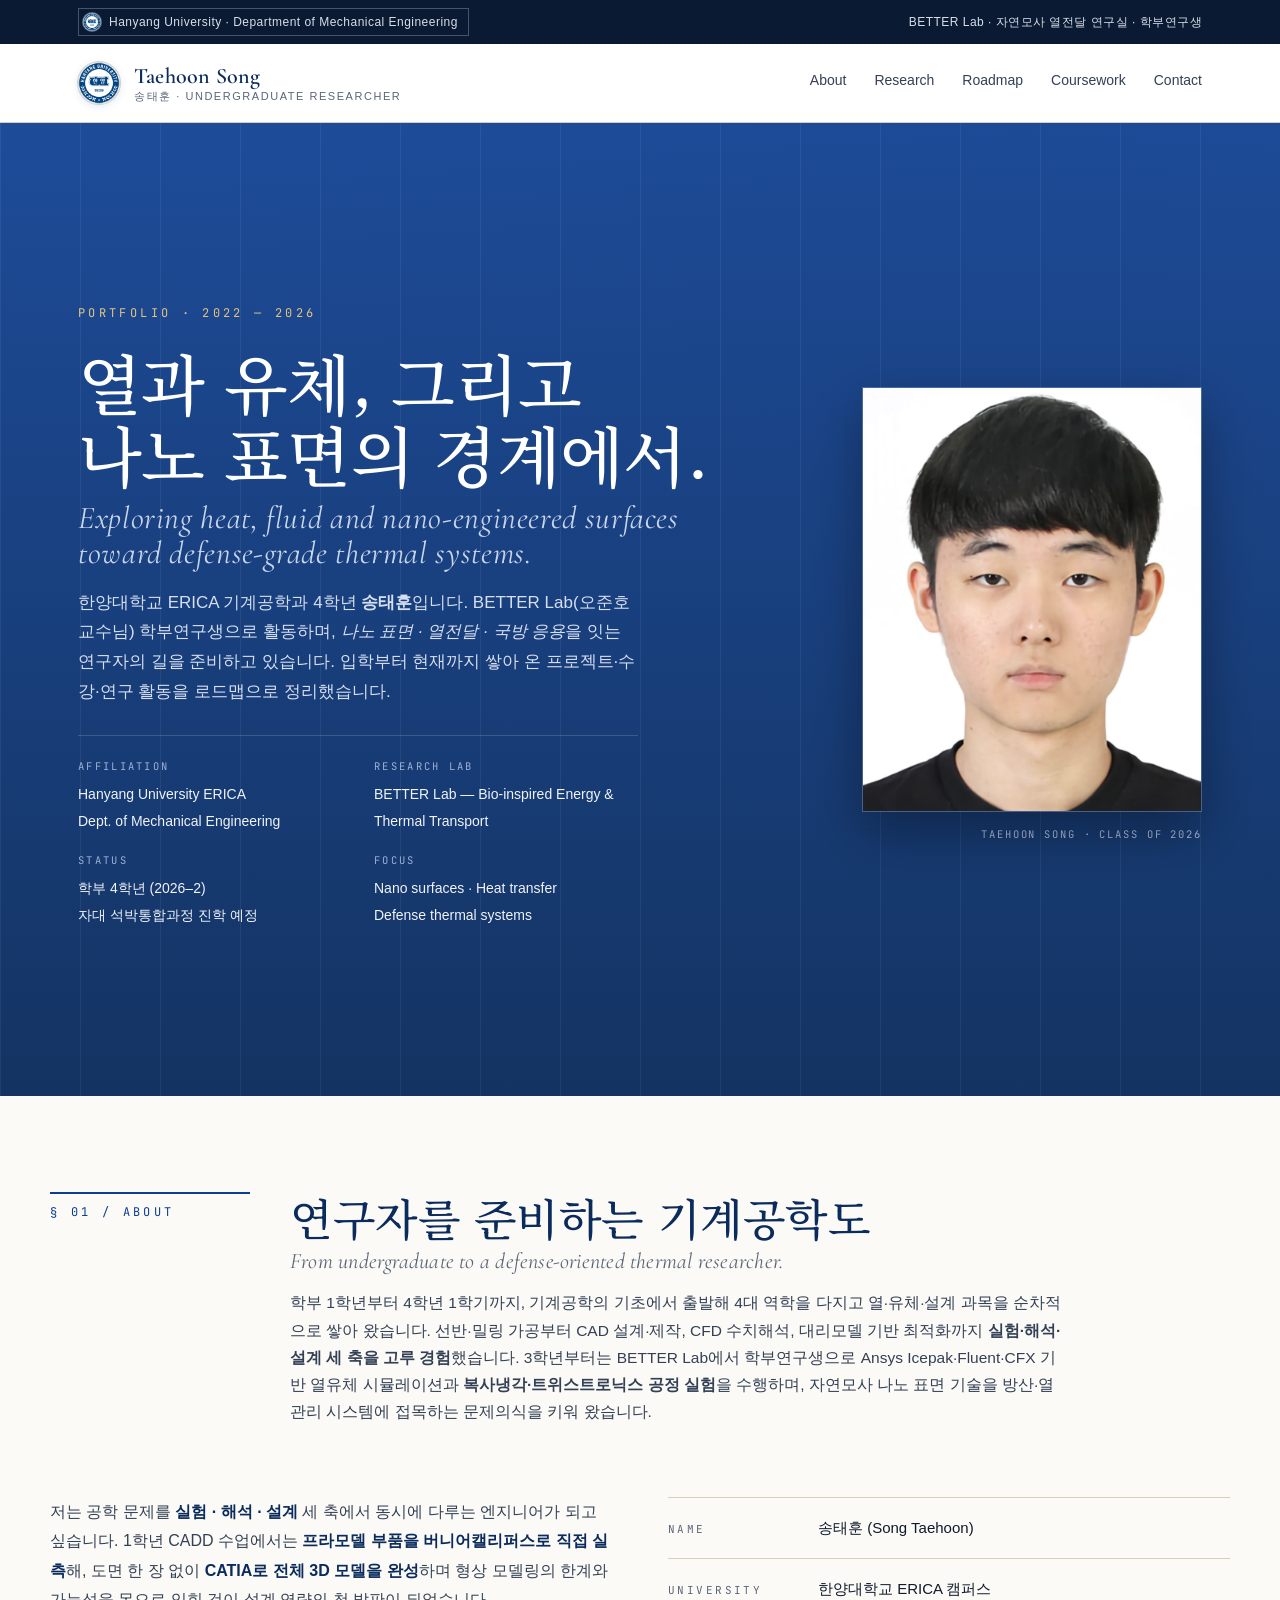
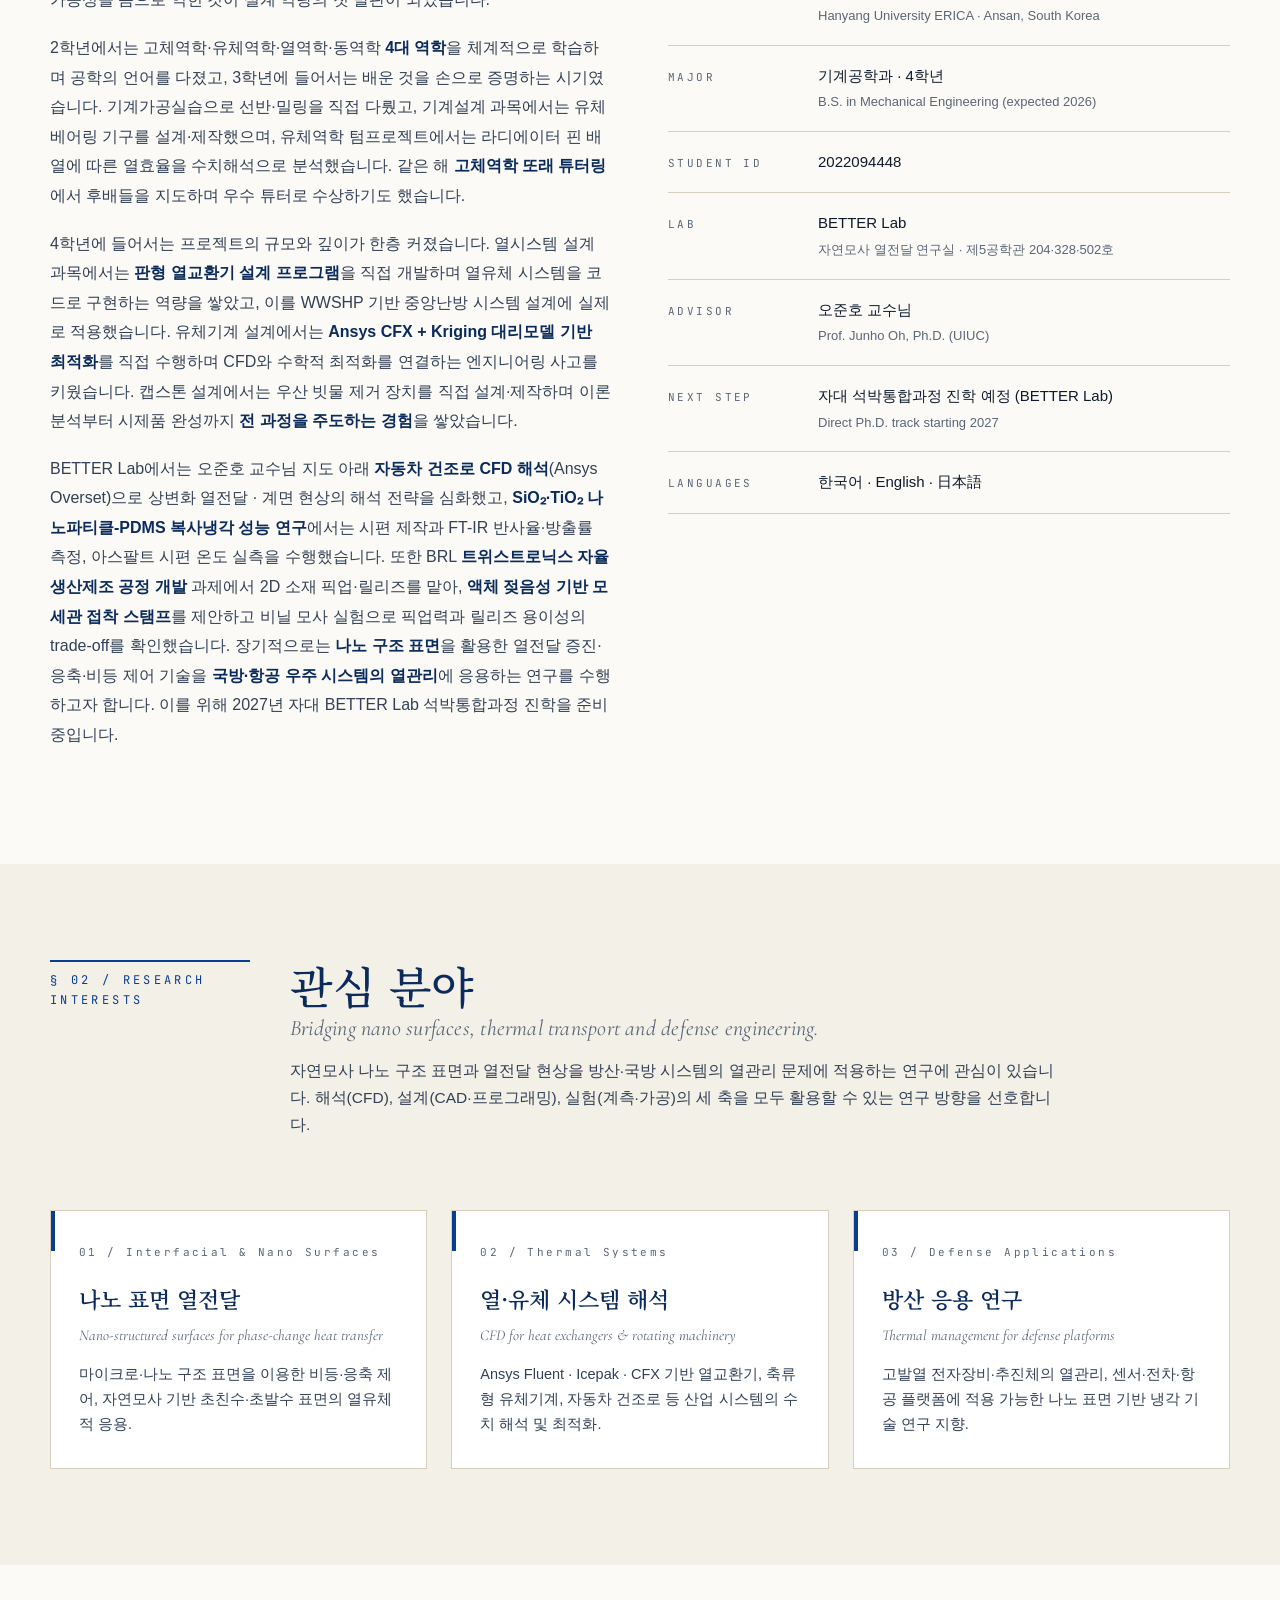
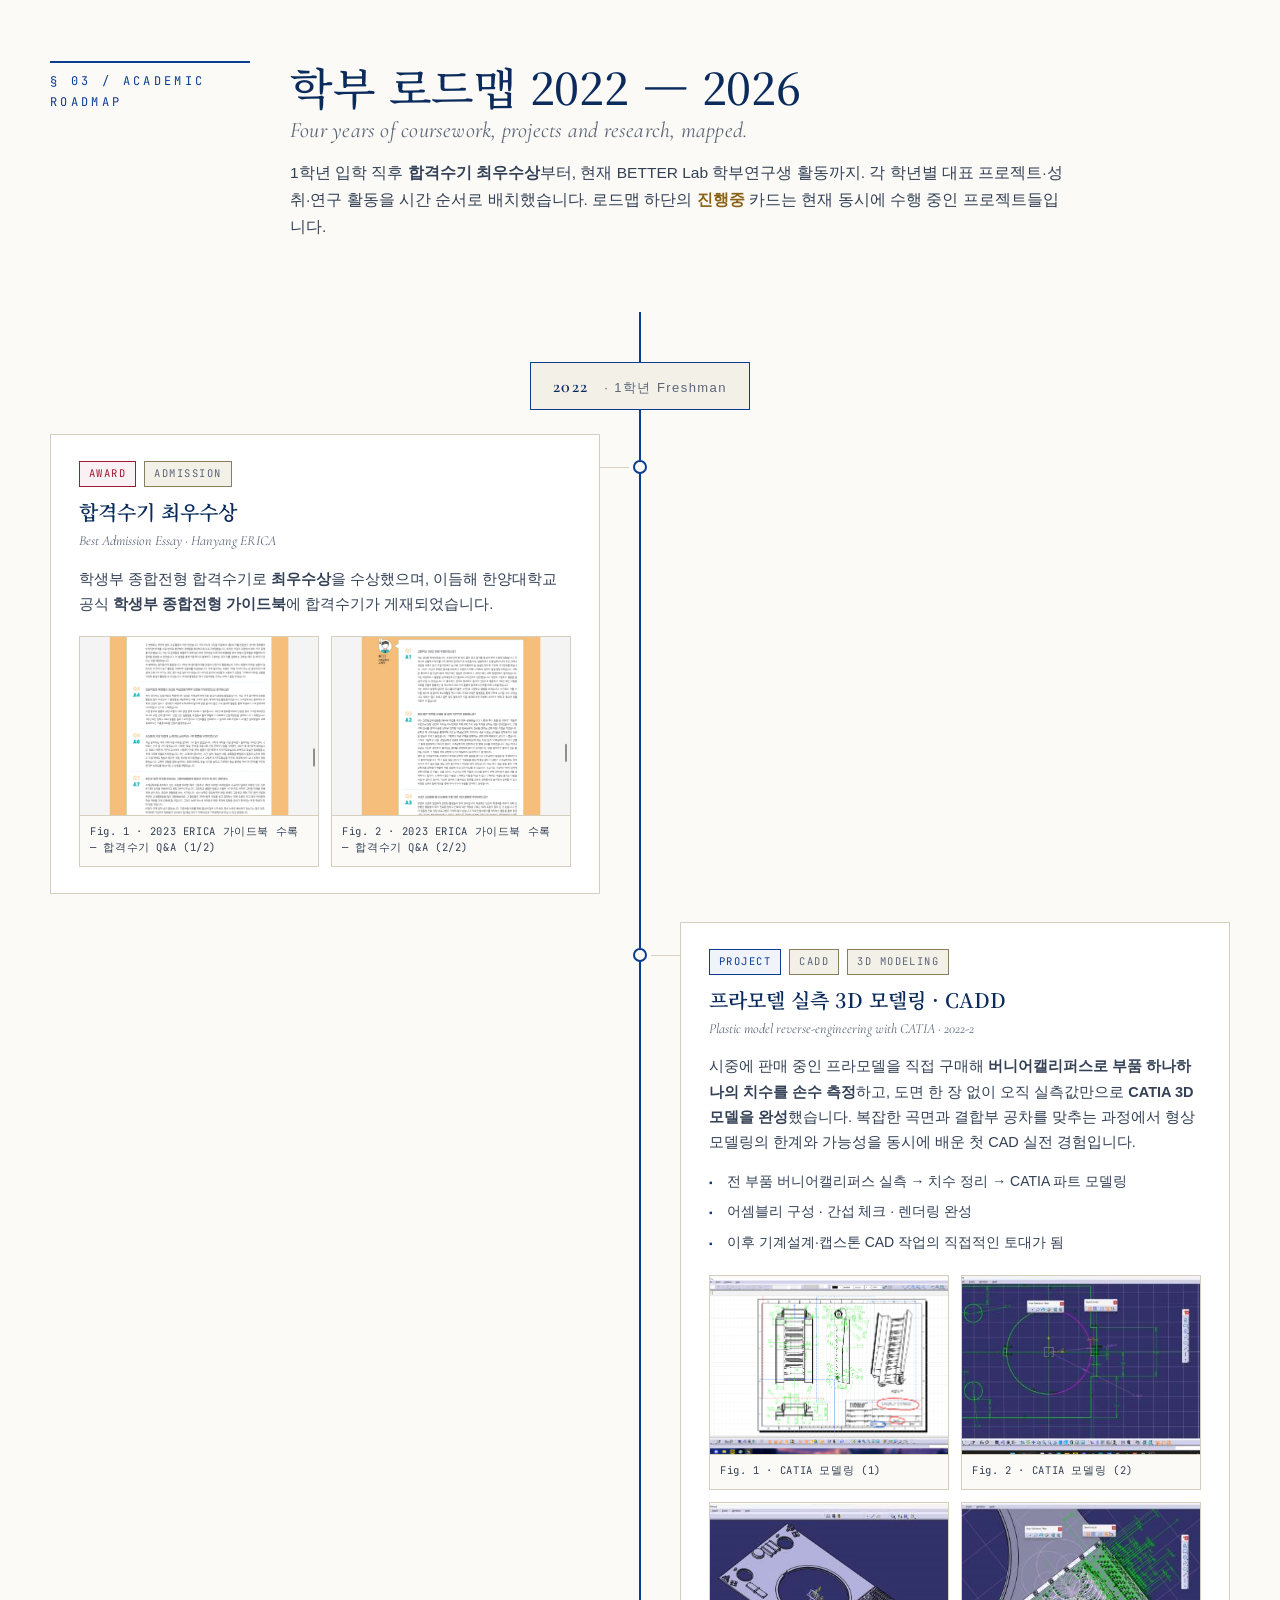
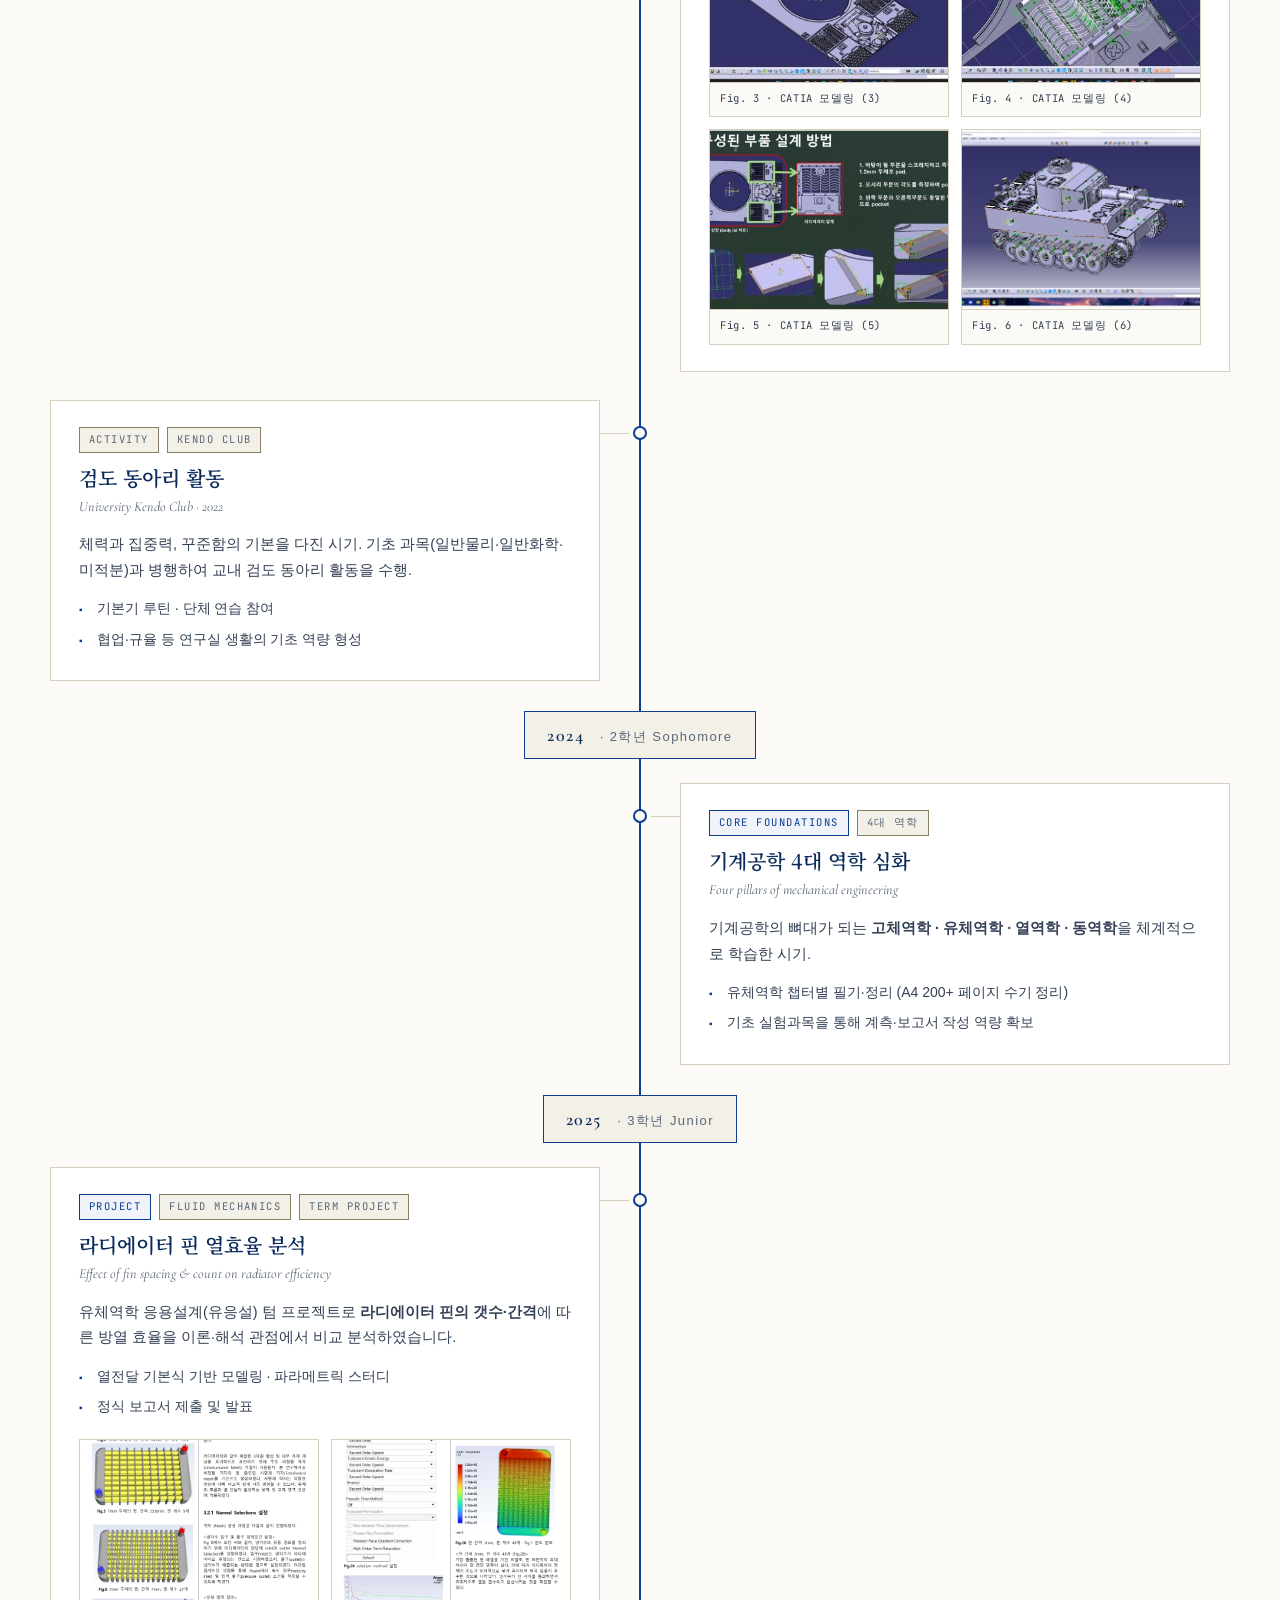
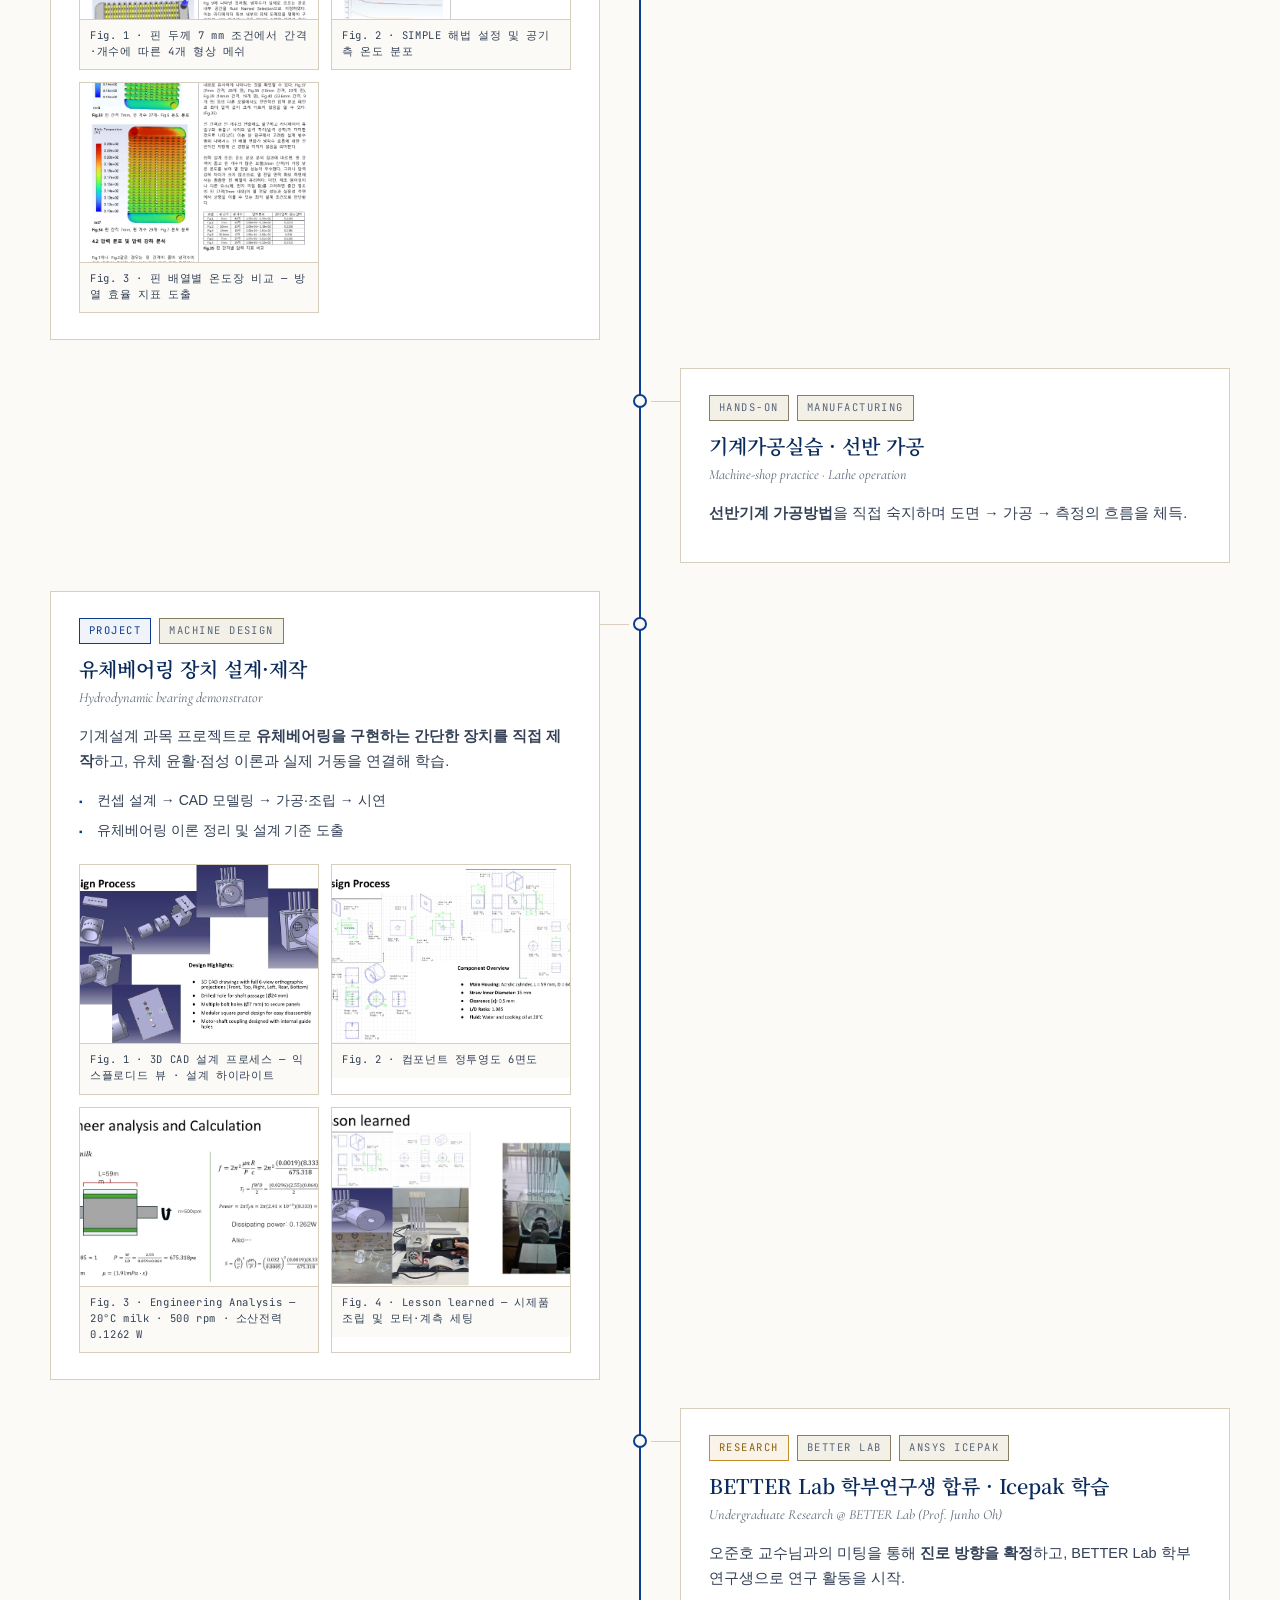
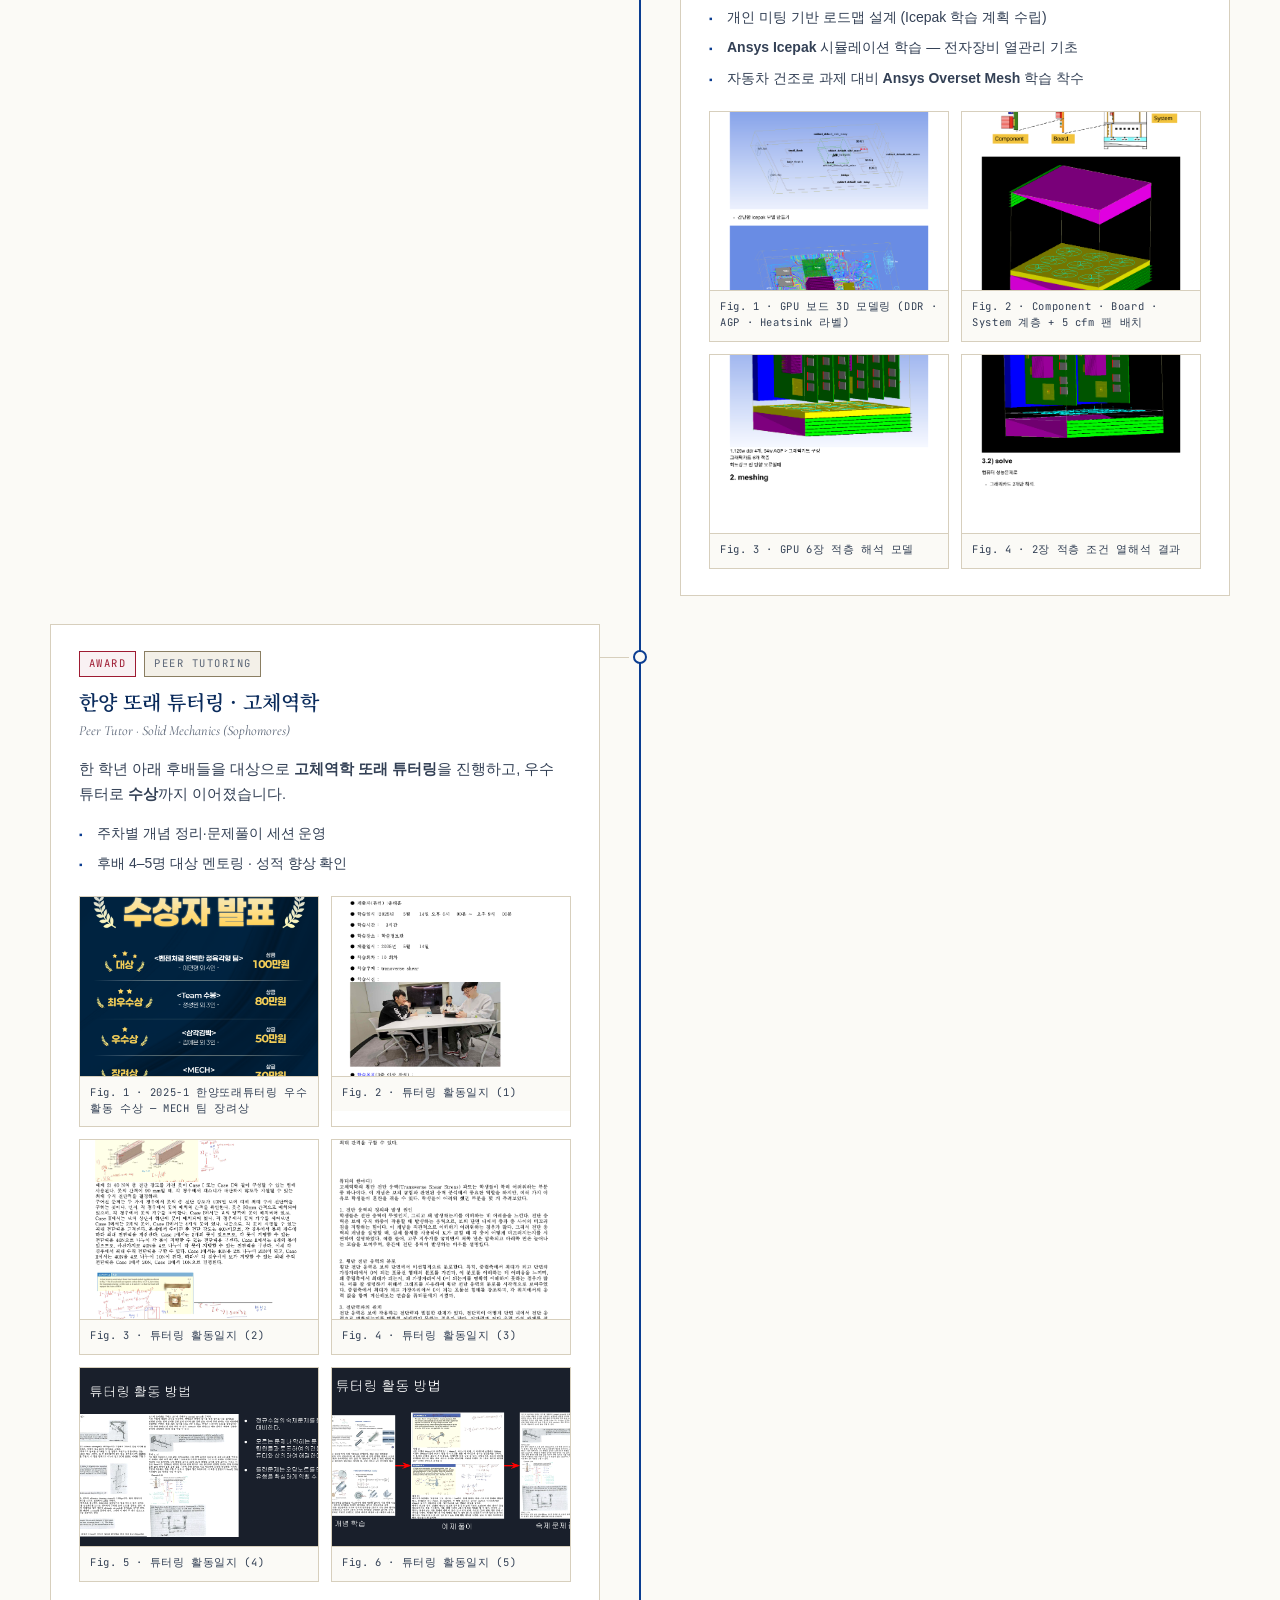
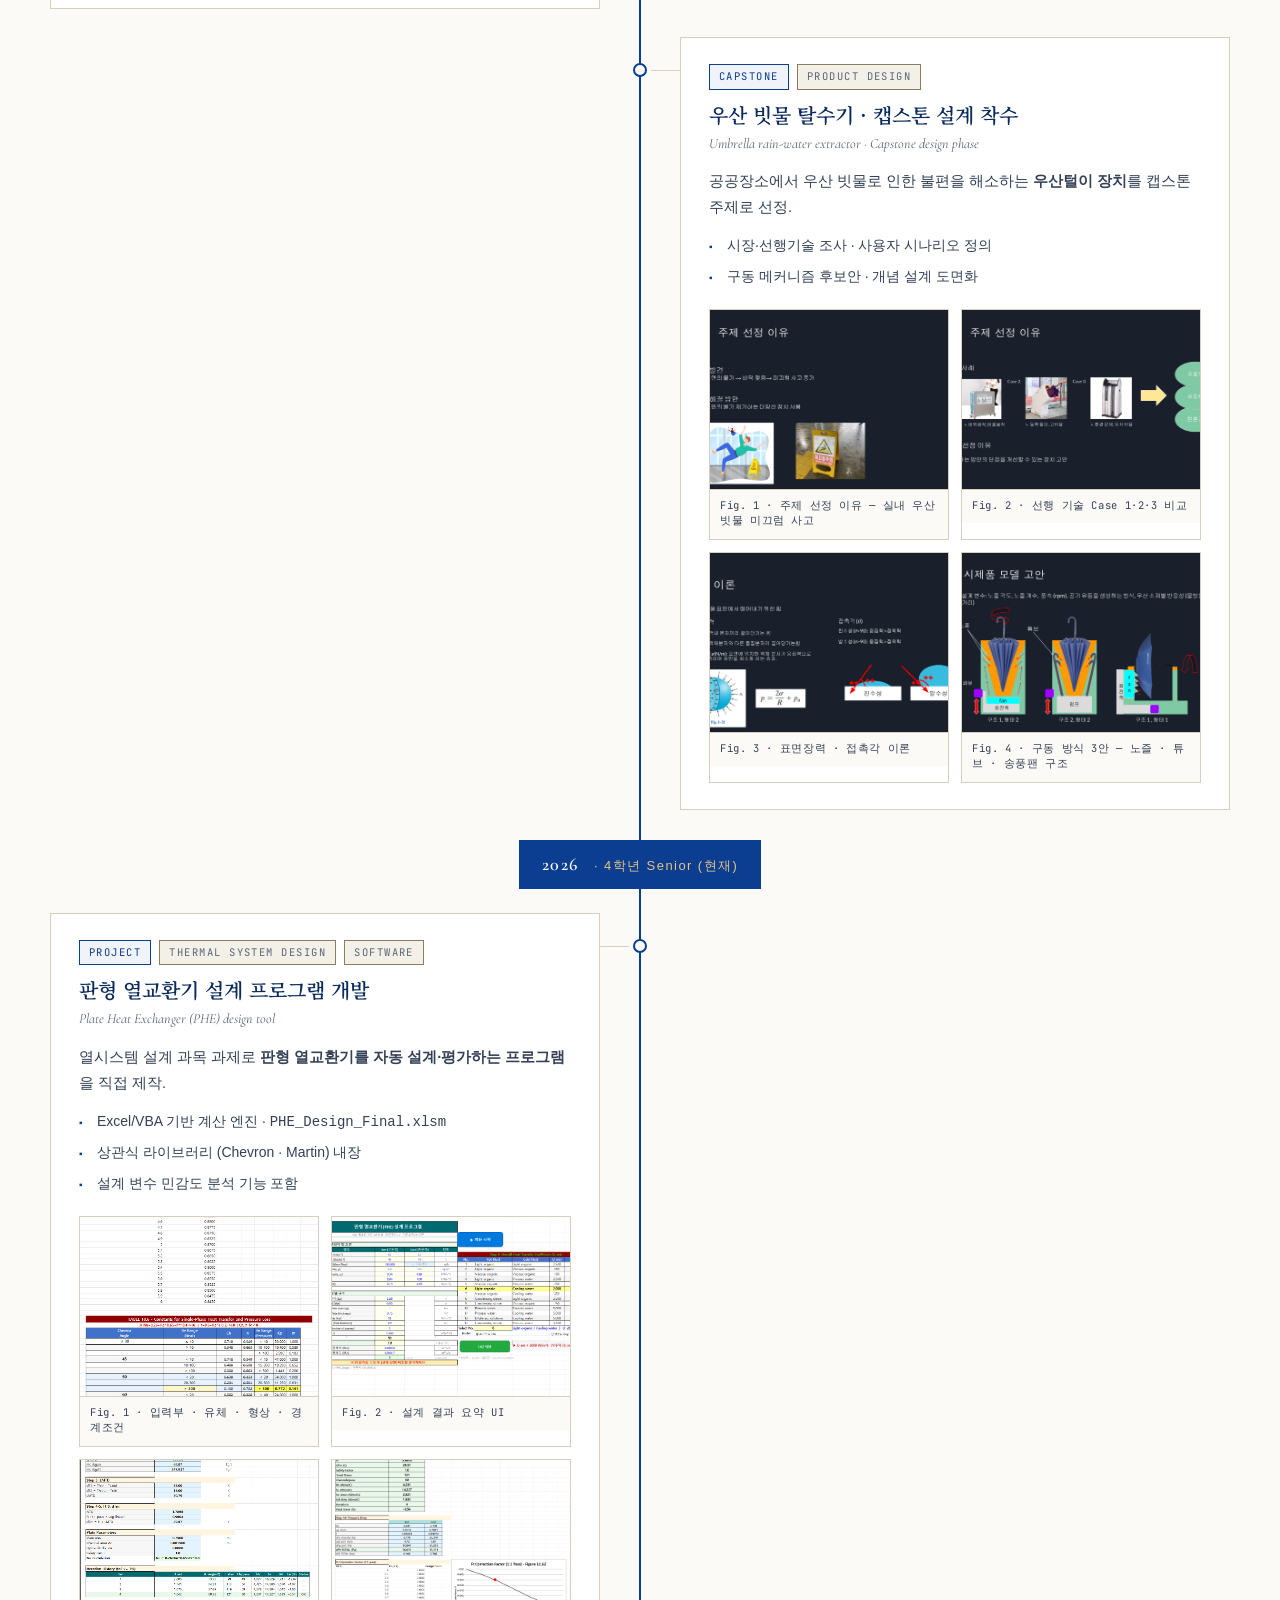
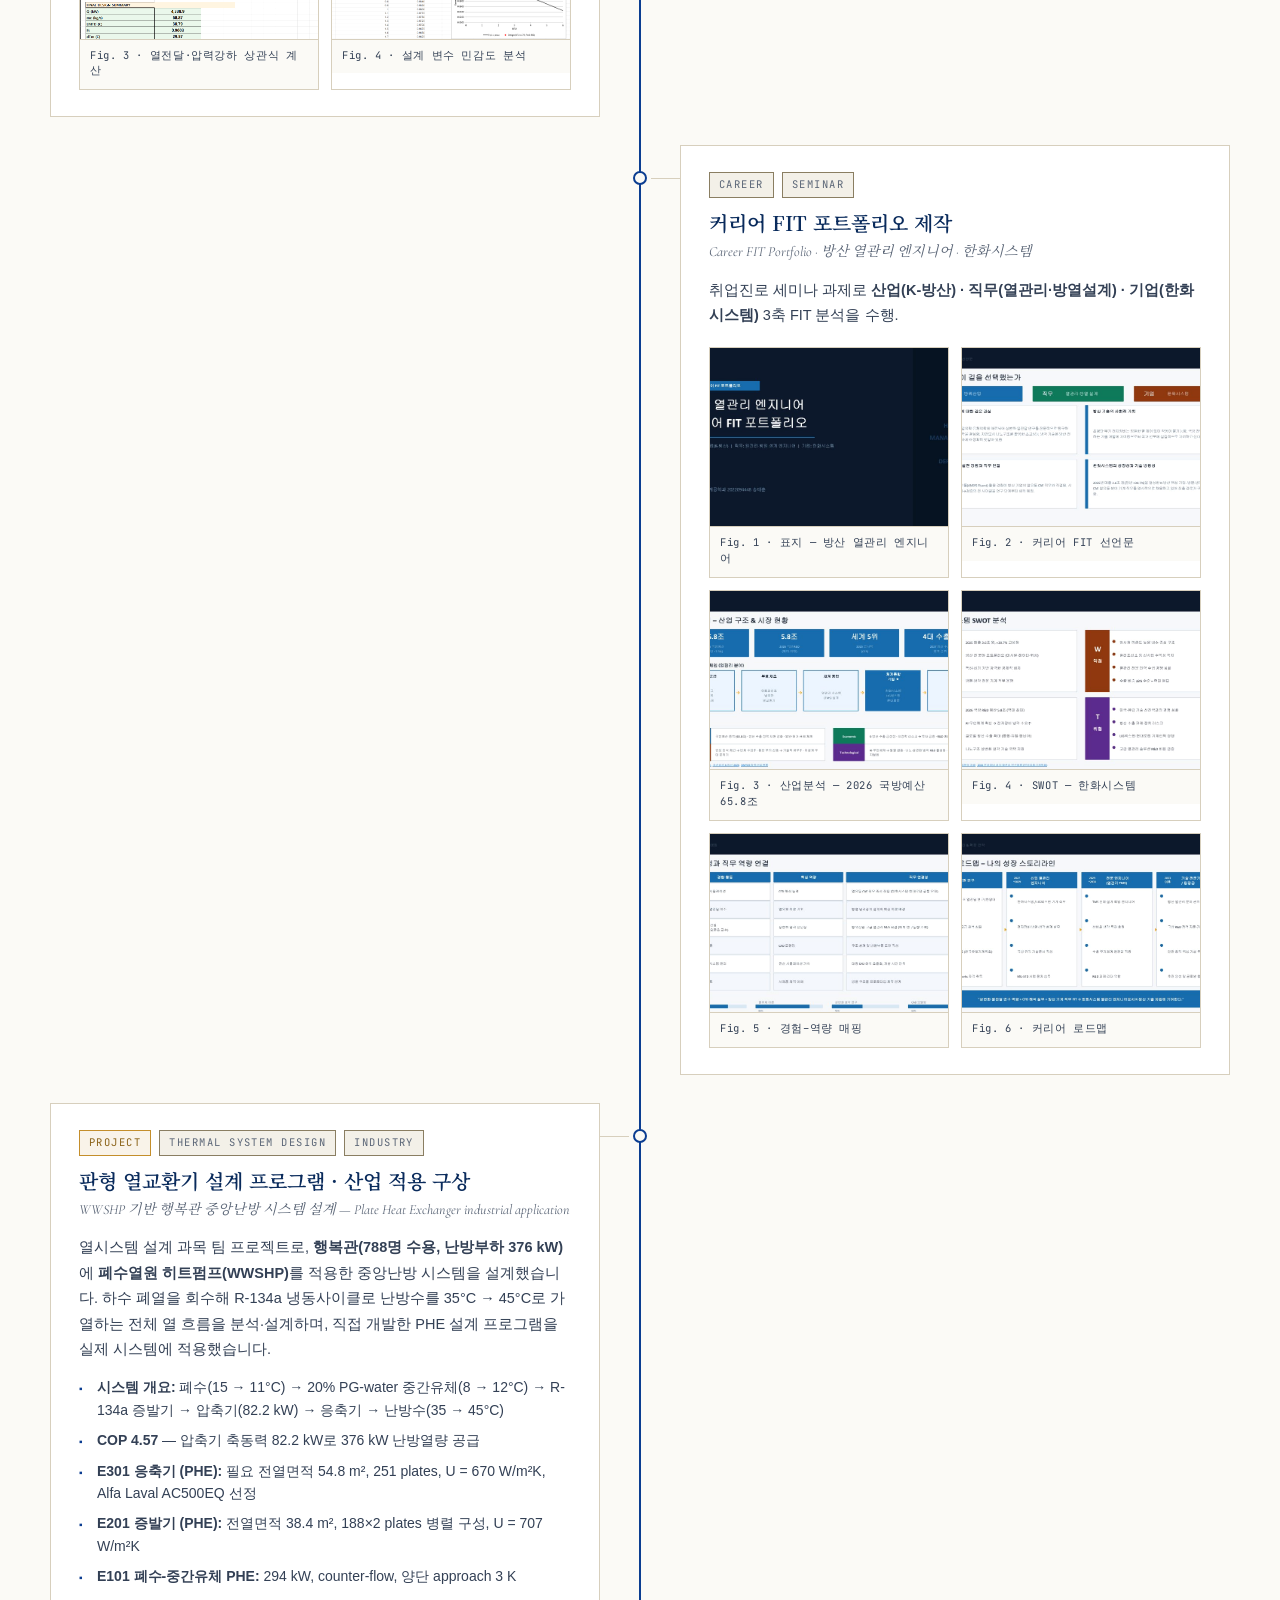
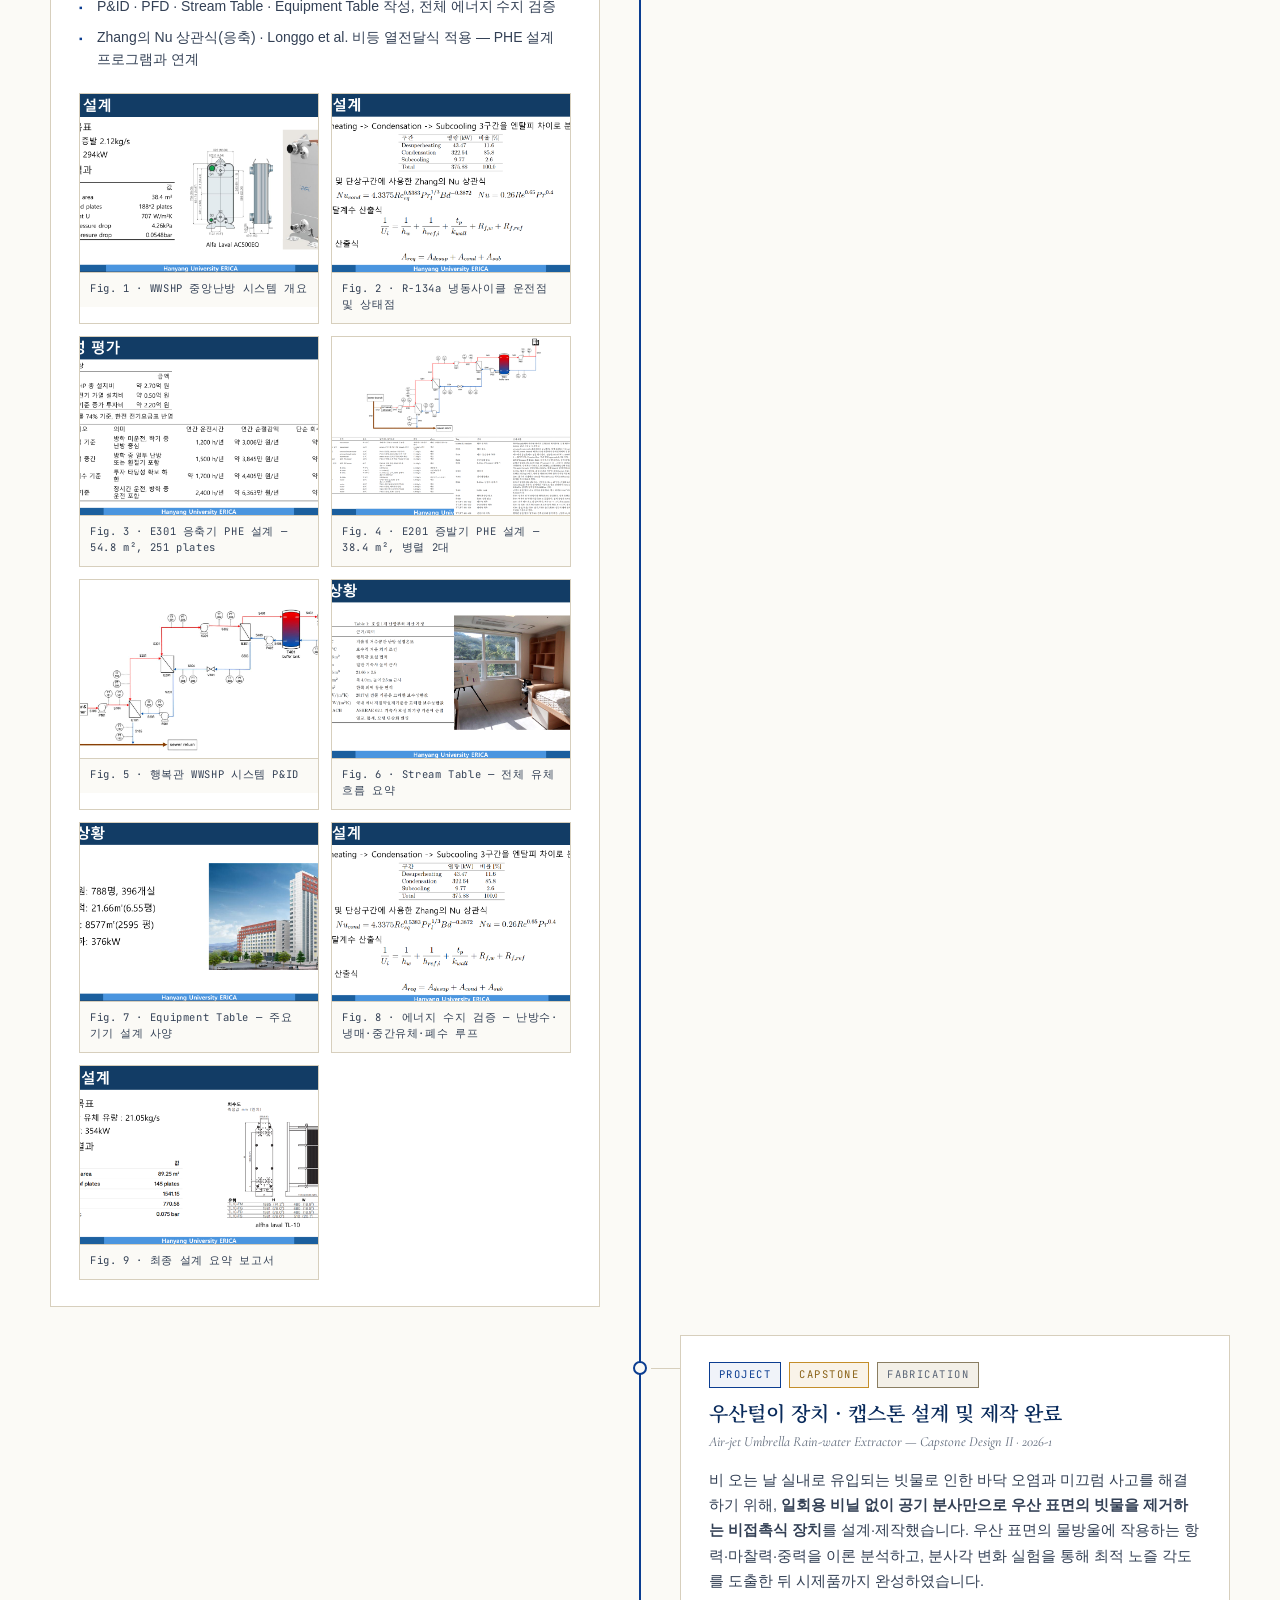
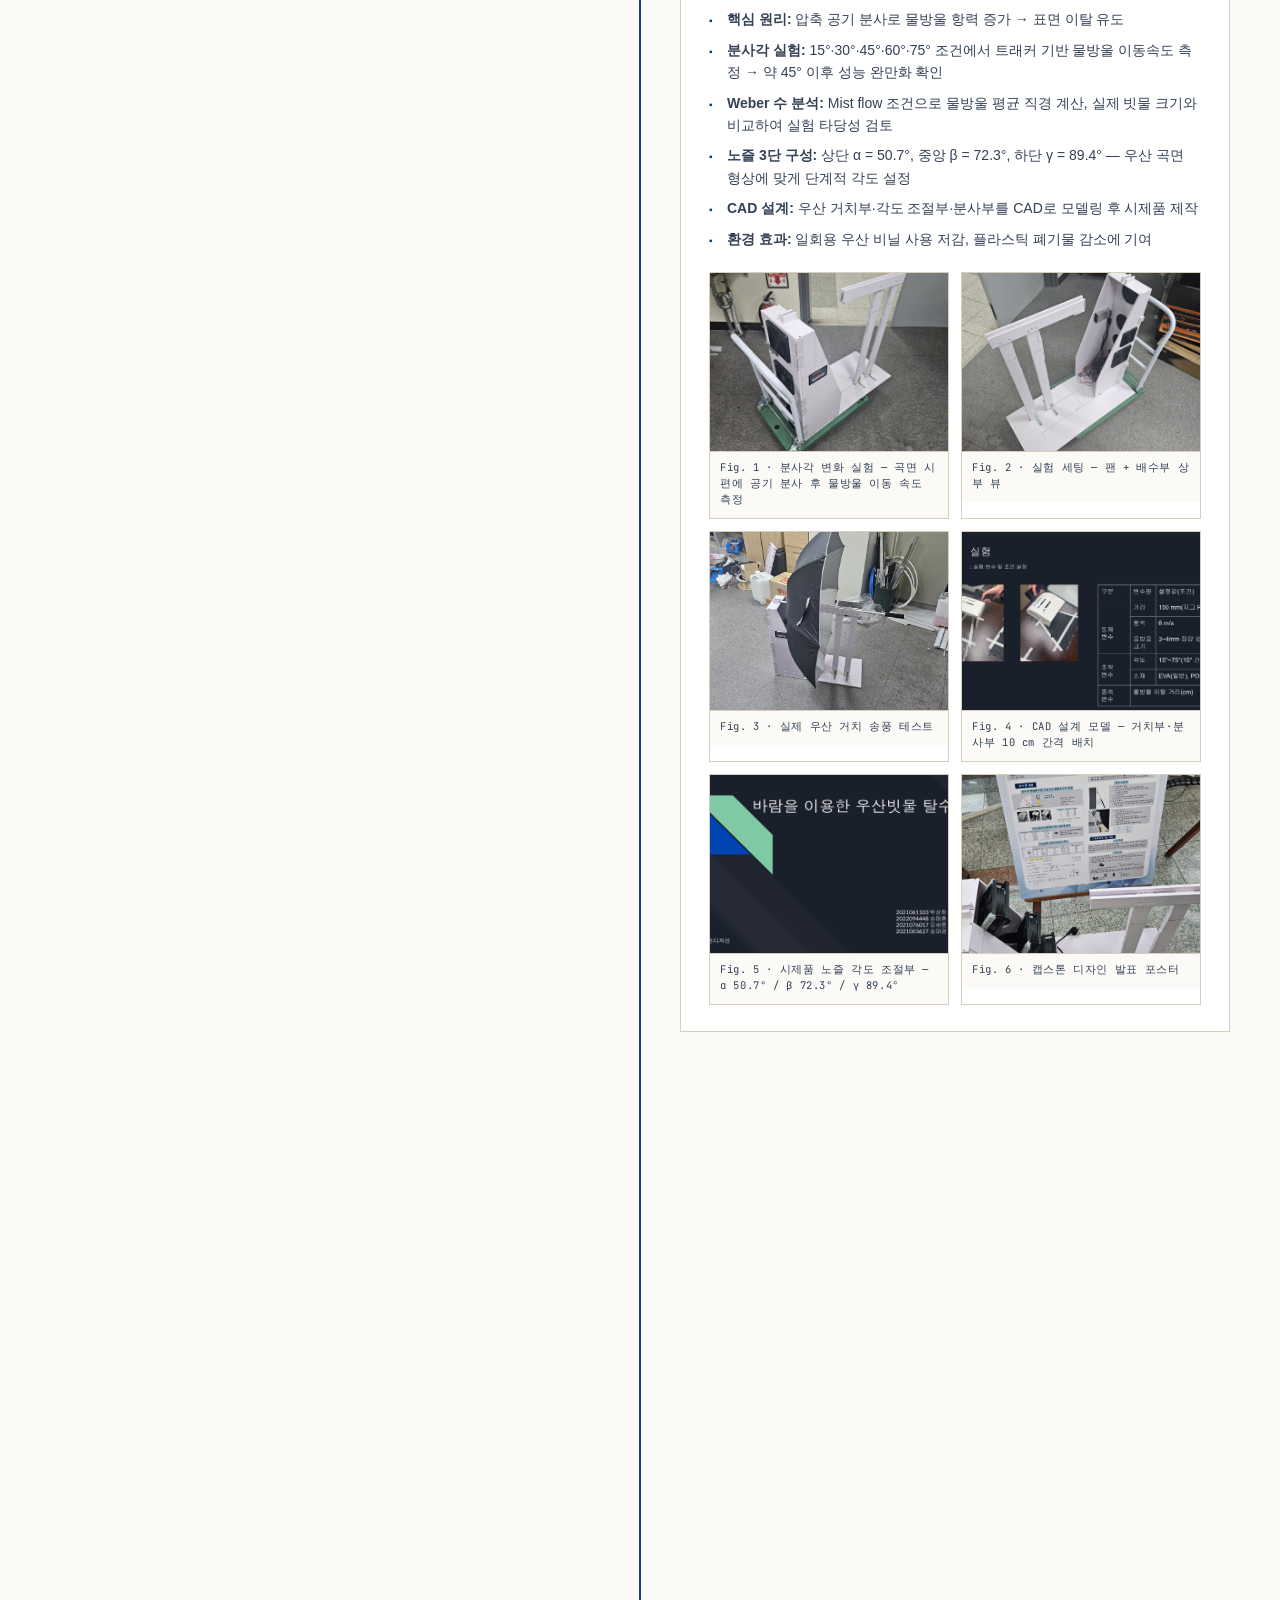
==== commit 05a92c71: "Add files via upload" ====
--- a/index (1).html
+++ b/index (1).html
@@ -103,9 +103,8 @@
             선반·밀링 가공부터 CAD 설계·제작, CFD 수치해석, 대리모델 기반 최적화까지
             <strong>실험·해석·설계 세 축을 고루 경험</strong>했습니다.
             3학년부터는 BETTER Lab에서 학부연구생으로 Ansys Icepak·Fluent·CFX 기반
-            열유체 시뮬레이션을 수행했고, 이후 <strong>SiO₂·TiO₂ 나노파티클-PDMS 복사냉각 소재 실험</strong>과
-            <strong>BRL 트위스트로닉스 자율생산제조 공정 연구</strong>로 영역을 넓혀,
-            표면·계면 현상을 제어하는 기술을 방산·열관리 시스템에 접목하는 문제의식을 키워 왔습니다.
+            열유체 시뮬레이션과 <strong>복사냉각·트위스트로닉스 공정 실험</strong>을 수행하며,
+            자연모사 나노 표면 기술을 방산·열관리 시스템에 접목하는 문제의식을 키워 왔습니다.
           </p>
         </div>
       </div>
@@ -134,31 +133,13 @@
             <strong>전 과정을 주도하는 경험</strong>을 쌓았습니다.
           </p>
           <p>
-            BETTER Lab에서는 오준호 교수님 지도 아래 <strong>자동차 건조로 CFD 해석</strong> 과제를 수행하며
-            Ansys Overset 기법을 습득하고, 상변화 열전달 · 계면 현상의 해석 전략을 심화했습니다.
-            해석에 그치지 않고 <strong>SiO₂·TiO₂ 나노파티클-PDMS 복사냉각 성능 연구</strong>에서는
-            CuO 기판 위에 스핀코터로 0.1 mm 박막을 코팅해 시편을 직접 제작하고,
-            나노파티클 질량 비율별로 FT-IR 적분구를 이용해 태양광 반사율과 대기창(8–13 μm) 열복사 방출 성능을 측정했으며,
-            아스팔트 시편에 열전대를 부착해 실제 도로 적용 가능성까지 확인했습니다.
-          </p>
-          <p>
-            또한 4개 연구실이 합동으로 수행하는 BRL 과제
-            <strong>비틀림 각 제어 트위스트로닉스 자율생산제조 공정 개발</strong>에서
-            표면처리·환경제어와 레이저 공정 관점의 요소 공정을 맡고 있습니다.
-            공정 흐름 중 2D 소재의 <strong>픽업·릴리즈</strong>를 주제로 습식(Cu 호일 위 그래핀)·건식(테이프 박리) 전사를 직접 수행해
-            주름·오염물과 낮은 수율이라는 한계를 확인했고, 온도 대신
-            <strong>액체의 젖음성으로 접착력을 켜고 끄는 모세관 접착 스탬프</strong>를 제안했습니다.
-            비닐 모사 실험에서는 스탬프의 land(채널 외 면)에 소수성 코팅을 하자 접촉각이 70.17°에서 125.00°로 커지며
-            픽업력은 줄고 릴리즈는 쉬워지는 <strong>픽업력 ↔ 릴리즈 용이성 trade-off</strong>를 확인했습니다.
-            이후 재사용 가능한 PDMS 몰드, IPA, 스페이서 설계를 적용해 0.05 g 비닐까지 릴리즈에 성공했으며(예비 결과),
-            갇힌 IPA의 증발이 남은 과제입니다.
-            현재 목표는 <strong>land의 잔류수를 제거하고 채널 접착력의 영향력을 키워 타겟(모노레이어)의 무게에 맞는 채널을 설계</strong>하는 것입니다.
-          </p>
-          <p>
+            BETTER Lab에서는 오준호 교수님 지도 아래 <strong>자동차 건조로 CFD 해석</strong>(Ansys Overset)으로
+            상변화 열전달 · 계면 현상의 해석 전략을 심화했고, <strong>SiO₂·TiO₂ 나노파티클-PDMS 복사냉각 성능 연구</strong>에서는
+            시편 제작과 FT-IR 반사율·방출률 측정, 아스팔트 시편 온도 실측을 수행했습니다.
+            또한 BRL <strong>트위스트로닉스 자율생산제조 공정 개발</strong> 과제에서 2D 소재 픽업·릴리즈를 맡아,
+            <strong>액체 젖음성 기반 모세관 접착 스탬프</strong>를 제안하고 비닐 모사 실험으로 픽업력과 릴리즈 용이성의 trade-off를 확인했습니다.
             장기적으로는 <strong>나노 구조 표면</strong>을 활용한 열전달 증진·응축·비등 제어 기술을
             <strong>국방·항공 우주 시스템의 열관리</strong>에 응용하는 연구를 수행하고자 합니다.
-            복사냉각의 표면 광학·열 특성 제어와 트위스트로닉스 공정의 계면 접착·젖음성 제어는
-            모두 표면과 계면을 설계해 열·물질 거동을 제어한다는 같은 문제의식으로 이어집니다.
             이를 위해 2027년 자대 BETTER Lab 석박통합과정 진학을 준비 중입니다.
           </p>
         </div>
@@ -967,26 +948,27 @@
       <span class="tag">BETTER Lab</span>
       <span class="tag">BRL Collaboration</span>
       <span class="tag">Laser Process</span>
+      <span class="tag">Capillary Adhesion</span>
+      <span class="tag">PDMS Stamp</span>
     </div>
     <h3>비틀림 각 제어 트위스트로닉스 자율생산제조 공정 개발</h3>
     <div class="tl-sub">BRL 과제 · Multi-Lab Twistronics Manufacturing Project</div>
     <p>
       4개 연구실이 합동으로 수행하는 <strong>비틀림 각(twist angle)이 제어된
-      트위스트로닉스 자율생산제조 기반 구축</strong> 과제에 참여 중이다. 전체
-      공정흐름(Process flow) 중 2D 소재의 <strong>전처리(pre-processing)·적층(stacking)·
-      후처리(post-processing)</strong> 단계에 걸쳐, 표면처리·환경제어 기술 및
-      <strong>레이저 공정</strong>에 초점을 맞춘 개별 요소 공정을 개발하고 있다.
-      그래핀·hBN 박리부터 PC/PDMS 스탬프 기반 건식전사(pick-and-place), 레이저
-      절단을 통한 정밀 트위스트 각도 제어까지의 실제 공정을 분석하며, 전역적
-      (global) 공정과 선택적(selective) 공정이 균형 있게 통합된 공정 생태계
-      구축을 목표로 한다.
+      트위스트로닉스 자율생산제조 기반 구축</strong> 과제에 참여 중이다. 공정흐름 중
+      2D 소재의 전처리·적층·후처리 단계에서 표면처리·환경제어와 <strong>레이저 공정</strong> 기반
+      요소 공정을 개발하며, 그중 <strong>2D 소재 픽업·릴리즈 공정</strong>을 담당한다.
+      기존 PDMS/PC 스탬프는 접착력을 온도·속도로만 조절하는 한계가 있어,
+      <strong>액체의 젖음성으로 접착력을 켜고 끄는 모세관 접착 스탬프</strong>를 제안하고
+      비닐 모사 실험으로 검증하고 있다.
     </p>
     <ul>
-      <li>그래핀·hBN 박리(exfoliation) 및 플레이크 선별 기준 분석 — 전처리 공정 이해</li>
-      <li>PC/PDMS 스탬프 기반 픽앤플레이스 건식전사(dry transfer) 공정 검토 — 온도 제어를 통한 반데르발스 흡착 조절 원리 학습</li>
-      <li>레이저 절단(laser ablation)을 활용한 선택적 패터닝 및 정밀 트위스트 각도 제어 기법 조사</li>
-      <li>표면처리/환경제어 기반 전역적·선택적 공정을 통한 스티칭(stitching) 등 도전적 공정 개발 방향 논의</li>
-      <li>관측·데이터 처리 기술과 연계한 공정 신뢰성 확보 및 자율생산제조 공정흐름 통합 방안 수립</li>
+      <li>사전 전사 실험: 습식(Cu 호일 위 그래핀)·건식(테이프 박리) 전사를 수행하고 주름·오염물, 낮은 수율 확인 및 개선 방안 정리</li>
+      <li>선행연구 조사: 모노레이어 조작 방법(기계적·전기적·열적·화학적)을 각도 정밀도·수율·처리량 기준으로 비교</li>
+      <li>3D 출력 및 재사용 PDMS 몰드 기반 스탬프 제작, 진공 기포 제거 공정 확립</li>
+      <li>land 소수성 코팅 실험: 접촉각 70.17° → 125.00°, 픽업력 감소·릴리즈 용이 → 픽업력 ↔ 릴리즈 용이성 trade-off 확인</li>
+      <li>IPA 적용 및 스페이서(0.2 mm) 설계: 0.05 g 비닐까지 릴리즈 성공(예비 결과), 갇힌 IPA 증발 방안(ITO 가열·열선·온풍) 검토</li>
+      <li>향후: land 잔류수 제거 + 채널 접착력 확대, 타겟(모노레이어) 무게에 맞는 채널 설계 및 정밀 저울 기반 힘 정량 측정</li>
     </ul>
   </div>
   <div class="tl-node"><span class="dot"></span></div>
